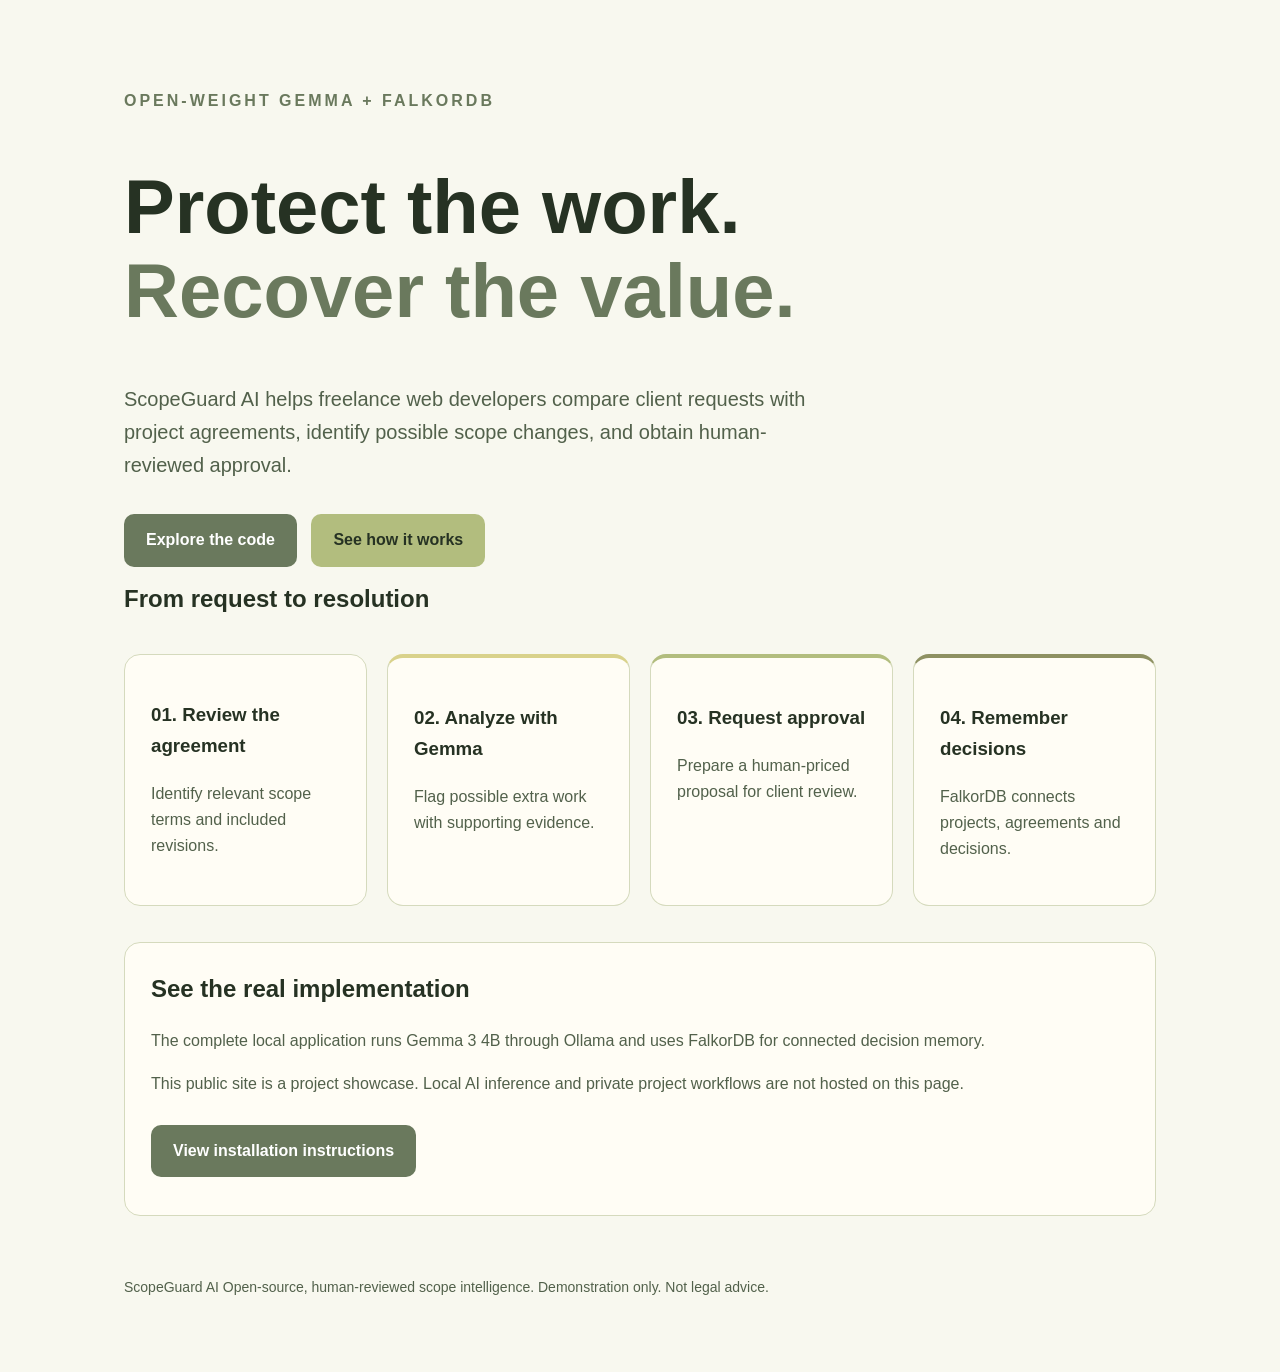
==== showcase/index.html @ 1ba70f7e "style: apply olive and sage color palette" ====
<!DOCTYPE html>
<html lang="en">
<head>
  <meta charset="UTF-8">
  <meta name="viewport" content="width=device-width, initial-scale=1.0">
  <meta name="description" content="ScopeGuard AI helps freelancers review scope changes using local Gemma and FalkorDB.">
  <title>ScopeGuard AI: Protect the Work</title>
  <style>
    * { 
      box-sizing: border-box; 
    }
    body {
      margin: 0;
      background: #0b1222;
      color: #e8efff;
      font-family: Arial, sans-serif;
      line-height: 1.65;
    }
    main { max-width: 1080px; margin: auto; padding: 72px 24px; }
    .eyebrow {
      color: #62dac6;
      text-transform: uppercase;
      letter-spacing: 3px;
      font-weight: bold;
    }
    h1 { font-size: clamp(40px, 7vw, 76px); line-height: 1.1; }
    h1 span { color: #62dac6; }
    h2 { margin-top: 0; }
    .lead { max-width: 720px; font-size: 20px; color: #b9c9e4; }
    .grid {
      display: grid;
      grid-template-columns: repeat(auto-fit, minmax(240px, 1fr));
      gap: 20px;
      margin: 36px 0;
    }
    .card {
      background: #16233a;
      border: 1px solid #30435f;
      border-radius: 16px;
      padding: 26px;
    }
    .card p { color: #b9c9e4; }
    .button {
      display: inline-block;
      padding: 13px 22px;
      margin: 12px 10px 12px 0;
      border-radius: 10px;
      background: #62dac6;
      color: #061c23;
      font-weight: bold;
      text-decoration: none;
    }
    .secondary { background: #263854; color: #e8efff; }
    footer { color: #92a9c9; margin-top: 60px; font-size: 14px; }
  </style>
<style id="olive-showcase-theme">
  body {
    background: #F8F8EF;
    color: #263223;
  }
  .eyebrow, h1 span {
    color: #6A795D;
  }
  .lead, footer, .card p {
    color: #52614B;
  }
  .card {
    background: #FFFDF5;
    border-color: #D5DABD;
  }
  .button {
    background: #6A795D;
    color: #FFFFFF;
  }
  .button:hover {
    background: #526348;
  }
  .button.secondary {
    background: #B2BD7E;
    color: #263223;
  }
  .grid .card:nth-child(2) {
    border-top: 4px solid #D9D28B;
  }
  .grid .card:nth-child(3) {
    border-top: 4px solid #B2BD7E;
  }
  .grid .card:nth-child(4) {
    border-top: 4px solid #8E9162;
  }
  a:focus-visible {
    outline: 3px solid #8E9162;
    outline-offset: 3px;
  }
</style>
</head>
<body>
  <main>
    <p class="eyebrow">Open-weight Gemma + FalkorDB</p>
    <h1>Protect the work.<br><span>Recover the value.</span></h1>

    <p class="lead">
      ScopeGuard AI helps freelance web developers compare
      client requests with project agreements, identify possible
      scope changes, and obtain human-reviewed approval.
    </p>

    <a class="button"
       href="https://github.com/agcodes0315/Scopeguard-AI">
       Explore the code
    </a>

    <a class="button secondary"
       href="#how-it-works">
       See how it works
    </a>

    <section id="how-it-works">
      <h2>From request to resolution</h2>

      <div class="grid">
        <div class="card">
          <h3>01. Review the agreement</h3>
          <p>Identify relevant scope terms and included revisions.</p>
        </div>

        <div class="card">
          <h3>02. Analyze with Gemma</h3>
          <p>Flag possible extra work with supporting evidence.</p>
        </div>

        <div class="card">
          <h3>03. Request approval</h3>
          <p>Prepare a human-priced proposal for client review.</p>
        </div>

        <div class="card">
          <h3>04. Remember decisions</h3>
          <p>FalkorDB connects projects, agreements and decisions.</p>
        </div>
      </div>
    </section>

    <section class="card">
      <h2>See the real implementation</h2>
      <p>
        The complete local application runs Gemma 3 4B through
        Ollama and uses FalkorDB for connected decision memory.
      </p>
      <p>
        This public site is a project showcase. Local AI inference
        and private project workflows are not hosted on this page.
      </p>
      <a class="button"
         href="https://github.com/agcodes0315/Scopeguard-AI">
         View installation instructions
      </a>
    </section>

    <footer>
      ScopeGuard AI Open-source, human-reviewed scope intelligence.
      Demonstration only. Not legal advice.
    </footer>
  </main>
</body>
</html>
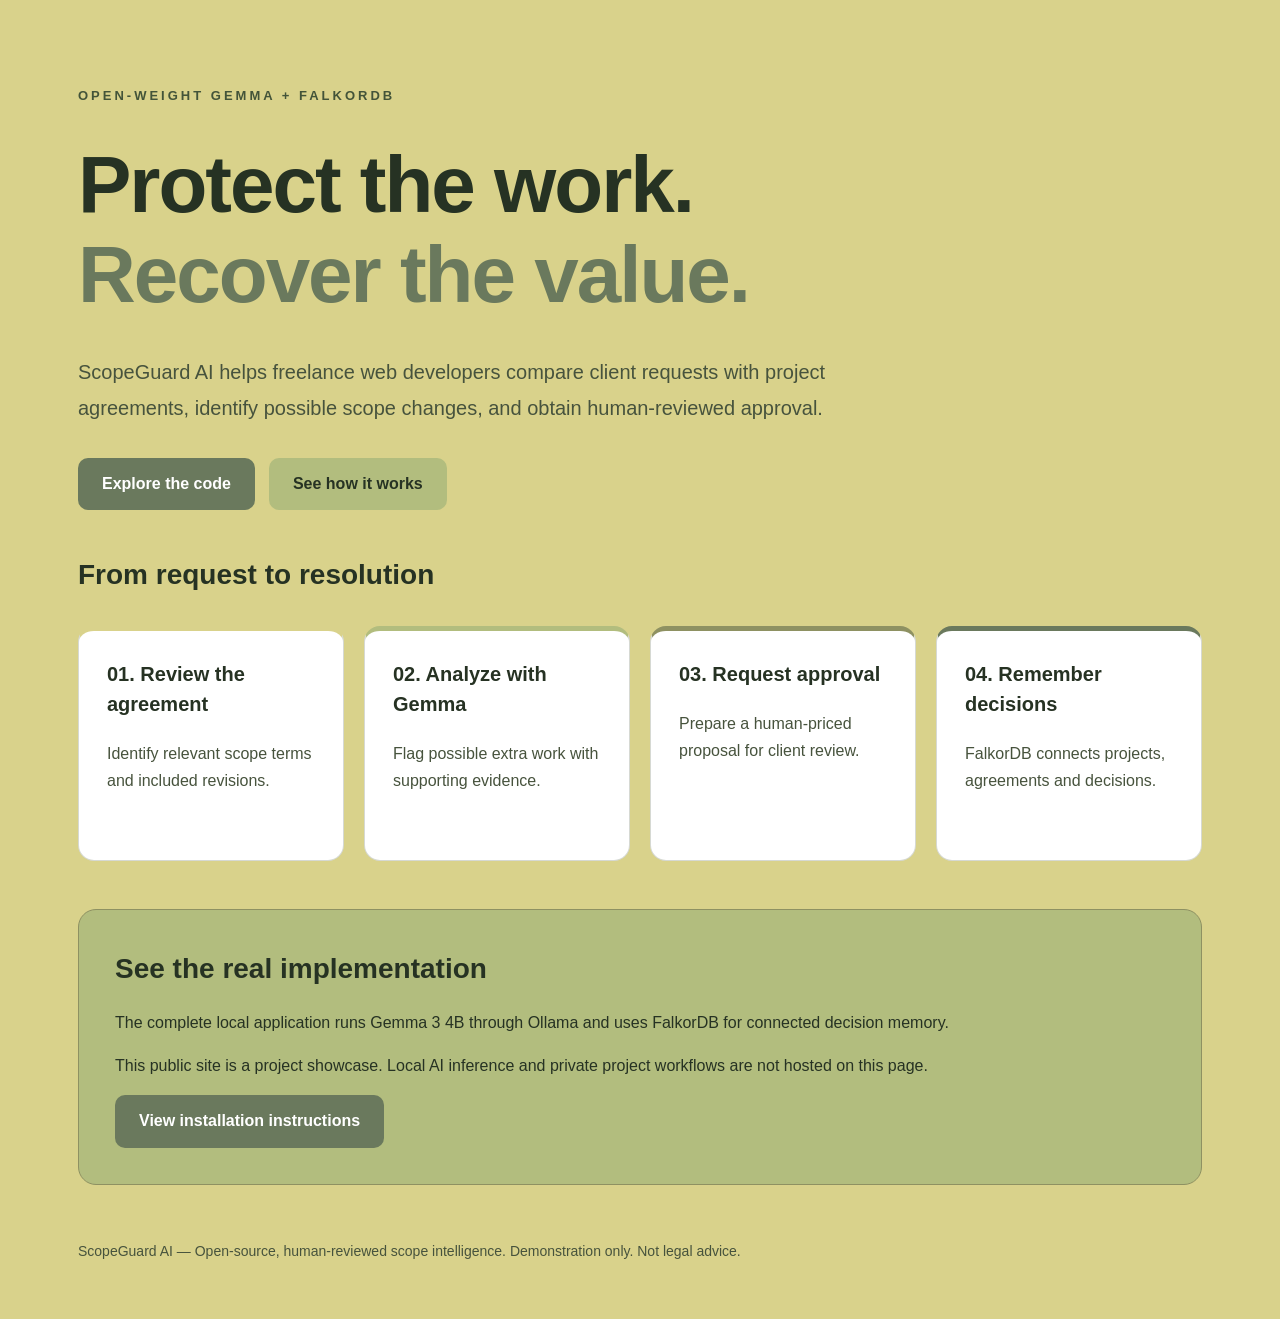
==== commit 2a01248f: "style: use D9D28B page background with white cards" ====
--- a/showcase/index.html
+++ b/showcase/index.html
@@ -1,164 +1,297 @@
+﻿
 <!DOCTYPE html>
 <html lang="en">
 <head>
   <meta charset="UTF-8">
   <meta name="viewport" content="width=device-width, initial-scale=1.0">
   <meta name="description" content="ScopeGuard AI helps freelancers review scope changes using local Gemma and FalkorDB.">
-  <title>ScopeGuard AI: Protect the Work</title>
+  <title>ScopeGuard AI — Protect the Work</title>
+
   <style>
-    * { 
-      box-sizing: border-box; 
-    }
+    :root {
+      --background: #D9D28B;
+      --sage: #B2BD7E;
+      --olive: #8E9162;
+      --forest: #6A795D;
+      --text: #263223;
+      --muted: #47533D;
+      --white: #FFFFFF;
+    }
+
+    * {
+      box-sizing: border-box;
+    }
+
+    html {
+      scroll-behavior: smooth;
+    }
+
     body {
       margin: 0;
-      background: #0b1222;
-      color: #e8efff;
+      min-height: 100vh;
+      background: var(--background);
+      color: var(--text);
       font-family: Arial, sans-serif;
       line-height: 1.65;
     }
-    main { max-width: 1080px; margin: auto; padding: 72px 24px; }
+
+    main {
+      max-width: 1180px;
+      margin: 0 auto;
+      padding: 72px 28px 56px;
+    }
+
     .eyebrow {
-      color: #62dac6;
+      color: #435439;
       text-transform: uppercase;
       letter-spacing: 3px;
-      font-weight: bold;
-    }
-    h1 { font-size: clamp(40px, 7vw, 76px); line-height: 1.1; }
-    h1 span { color: #62dac6; }
-    h2 { margin-top: 0; }
-    .lead { max-width: 720px; font-size: 20px; color: #b9c9e4; }
+      font-size: 13px;
+      font-weight: 800;
+    }
+
+    h1 {
+      font-size: clamp(42px, 7vw, 80px);
+      line-height: 1.12;
+      letter-spacing: -2px;
+      margin: 34px 0;
+    }
+
+    h1 span {
+      color: var(--forest);
+    }
+
+    h2 {
+      margin: 0 0 18px;
+      font-size: 28px;
+    }
+
+    .lead {
+      max-width: 760px;
+      font-size: 20px;
+      color: var(--muted);
+      line-height: 1.8;
+      margin-bottom: 32px;
+    }
+
+    .actions {
+      display: flex;
+      flex-wrap: wrap;
+      gap: 14px;
+      margin-bottom: 42px;
+    }
+
+    .button {
+      display: inline-block;
+      padding: 13px 24px;
+      border-radius: 10px;
+      background: var(--forest);
+      color: var(--white);
+      font-weight: 700;
+      text-decoration: none;
+      transition: background 0.2s ease, transform 0.2s ease;
+    }
+
+    .button:hover {
+      background: #526348;
+      transform: translateY(-2px);
+    }
+
+    .button.secondary {
+      background: var(--sage);
+      color: var(--text);
+    }
+
+    .button.secondary:hover {
+      background: var(--olive);
+      color: var(--white);
+    }
+
     .grid {
       display: grid;
-      grid-template-columns: repeat(auto-fit, minmax(240px, 1fr));
+      grid-template-columns: repeat(4, minmax(0, 1fr));
       gap: 20px;
-      margin: 36px 0;
-    }
+      margin: 28px 0 48px;
+    }
+
     .card {
-      background: #16233a;
-      border: 1px solid #30435f;
+      background: var(--white);
+      border: 1px solid rgba(68, 82, 54, 0.22);
       border-radius: 16px;
-      padding: 26px;
-    }
-    .card p { color: #b9c9e4; }
-    .button {
-      display: inline-block;
-      padding: 13px 22px;
-      margin: 12px 10px 12px 0;
-      border-radius: 10px;
-      background: #62dac6;
-      color: #061c23;
-      font-weight: bold;
-      text-decoration: none;
-    }
-    .secondary { background: #263854; color: #e8efff; }
-    footer { color: #92a9c9; margin-top: 60px; font-size: 14px; }
+      padding: 28px;
+      min-height: 235px;
+    }
+
+    .card h3 {
+      margin: 0 0 22px;
+      font-size: 20px;
+      line-height: 1.5;
+    }
+
+    .card p {
+      color: var(--muted);
+      margin: 0;
+    }
+
+    .grid .card:nth-child(1) {
+      border-top: 5px solid var(--background);
+    }
+
+    .grid .card:nth-child(2) {
+      border-top: 5px solid var(--sage);
+    }
+
+    .grid .card:nth-child(3) {
+      border-top: 5px solid var(--olive);
+    }
+
+    .grid .card:nth-child(4) {
+      border-top: 5px solid var(--forest);
+    }
+
+    .implementation {
+      background: var(--sage);
+      border: 1px solid var(--olive);
+      border-radius: 18px;
+      padding: 36px;
+      margin-top: 32px;
+    }
+
+    .implementation p {
+      color: var(--text);
+      max-width: 900px;
+    }
+
+    footer {
+      color: var(--muted);
+      margin-top: 55px;
+      font-size: 14px;
+    }
+
+    a:focus-visible {
+      outline: 3px solid var(--text);
+      outline-offset: 4px;
+    }
+
+    @media (max-width: 900px) {
+      .grid {
+        grid-template-columns: repeat(2, minmax(0, 1fr));
+      }
+    }
+
+    @media (max-width: 560px) {
+      main {
+        padding: 42px 20px;
+      }
+
+      h1 {
+        letter-spacing: -1px;
+      }
+
+      .grid {
+        grid-template-columns: 1fr;
+      }
+
+      .card {
+        min-height: auto;
+      }
+
+      .implementation {
+        padding: 24px;
+      }
+    }
   </style>
-<style id="olive-showcase-theme">
-  body {
-    background: #F8F8EF;
-    color: #263223;
-  }
-  .eyebrow, h1 span {
-    color: #6A795D;
-  }
-  .lead, footer, .card p {
-    color: #52614B;
-  }
-  .card {
-    background: #FFFDF5;
-    border-color: #D5DABD;
-  }
-  .button {
-    background: #6A795D;
-    color: #FFFFFF;
-  }
-  .button:hover {
-    background: #526348;
-  }
-  .button.secondary {
-    background: #B2BD7E;
-    color: #263223;
-  }
-  .grid .card:nth-child(2) {
-    border-top: 4px solid #D9D28B;
-  }
-  .grid .card:nth-child(3) {
-    border-top: 4px solid #B2BD7E;
-  }
-  .grid .card:nth-child(4) {
-    border-top: 4px solid #8E9162;
-  }
-  a:focus-visible {
-    outline: 3px solid #8E9162;
-    outline-offset: 3px;
-  }
-</style>
 </head>
+
 <body>
   <main>
     <p class="eyebrow">Open-weight Gemma + FalkorDB</p>
-    <h1>Protect the work.<br><span>Recover the value.</span></h1>
+
+    <h1>
+      Protect the work.
+      <br>
+      <span>Recover the value.</span>
+    </h1>
 
     <p class="lead">
-      ScopeGuard AI helps freelance web developers compare
-      client requests with project agreements, identify possible
-      scope changes, and obtain human-reviewed approval.
+      ScopeGuard AI helps freelance web developers compare client
+      requests with project agreements, identify possible scope
+      changes, and obtain human-reviewed approval.
     </p>
 
-    <a class="button"
-       href="https://github.com/agcodes0315/Scopeguard-AI">
-       Explore the code
-    </a>
-
-    <a class="button secondary"
-       href="#how-it-works">
-       See how it works
-    </a>
+    <div class="actions">
+      <a
+        class="button"
+        href="https://github.com/agcodes0315/Scopeguard-AI"
+        target="_blank"
+        rel="noopener noreferrer"
+      >
+        Explore the code
+      </a>
+
+      <a class="button secondary" href="#how-it-works">
+        See how it works
+      </a>
+    </div>
 
     <section id="how-it-works">
       <h2>From request to resolution</h2>
 
       <div class="grid">
-        <div class="card">
+        <article class="card">
           <h3>01. Review the agreement</h3>
-          <p>Identify relevant scope terms and included revisions.</p>
-        </div>
-
-        <div class="card">
+          <p>
+            Identify relevant scope terms and included revisions.
+          </p>
+        </article>
+
+        <article class="card">
           <h3>02. Analyze with Gemma</h3>
-          <p>Flag possible extra work with supporting evidence.</p>
-        </div>
-
-        <div class="card">
+          <p>
+            Flag possible extra work with supporting evidence.
+          </p>
+        </article>
+
+        <article class="card">
           <h3>03. Request approval</h3>
-          <p>Prepare a human-priced proposal for client review.</p>
-        </div>
-
-        <div class="card">
+          <p>
+            Prepare a human-priced proposal for client review.
+          </p>
+        </article>
+
+        <article class="card">
           <h3>04. Remember decisions</h3>
-          <p>FalkorDB connects projects, agreements and decisions.</p>
-        </div>
+          <p>
+            FalkorDB connects projects, agreements and decisions.
+          </p>
+        </article>
       </div>
     </section>
 
-    <section class="card">
+    <section class="implementation">
       <h2>See the real implementation</h2>
+
       <p>
         The complete local application runs Gemma 3 4B through
         Ollama and uses FalkorDB for connected decision memory.
       </p>
+
       <p>
         This public site is a project showcase. Local AI inference
         and private project workflows are not hosted on this page.
       </p>
-      <a class="button"
-         href="https://github.com/agcodes0315/Scopeguard-AI">
-         View installation instructions
+
+      <a
+        class="button"
+        href="https://github.com/agcodes0315/Scopeguard-AI"
+        target="_blank"
+        rel="noopener noreferrer"
+      >
+        View installation instructions
       </a>
     </section>
 
     <footer>
-      ScopeGuard AI Open-source, human-reviewed scope intelligence.
+      ScopeGuard AI — Open-source, human-reviewed scope intelligence.
       Demonstration only. Not legal advice.
     </footer>
   </main>
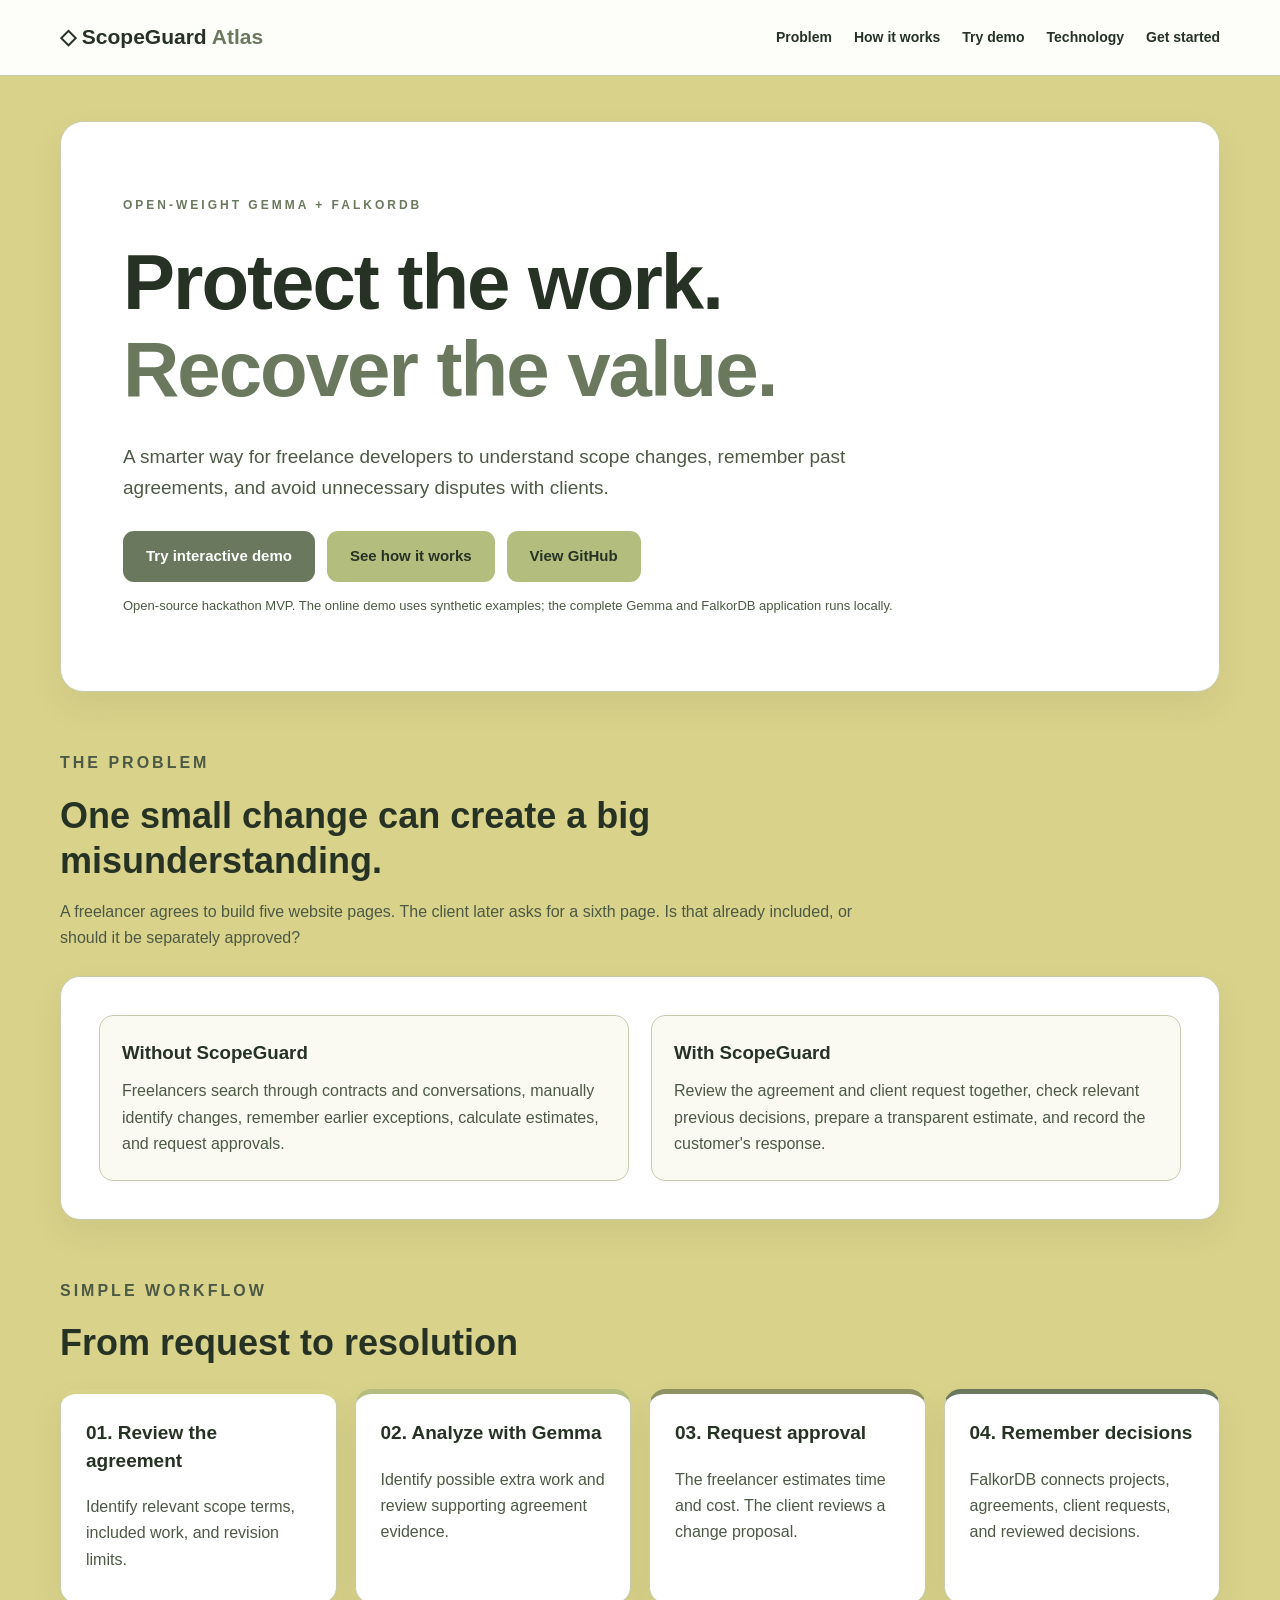
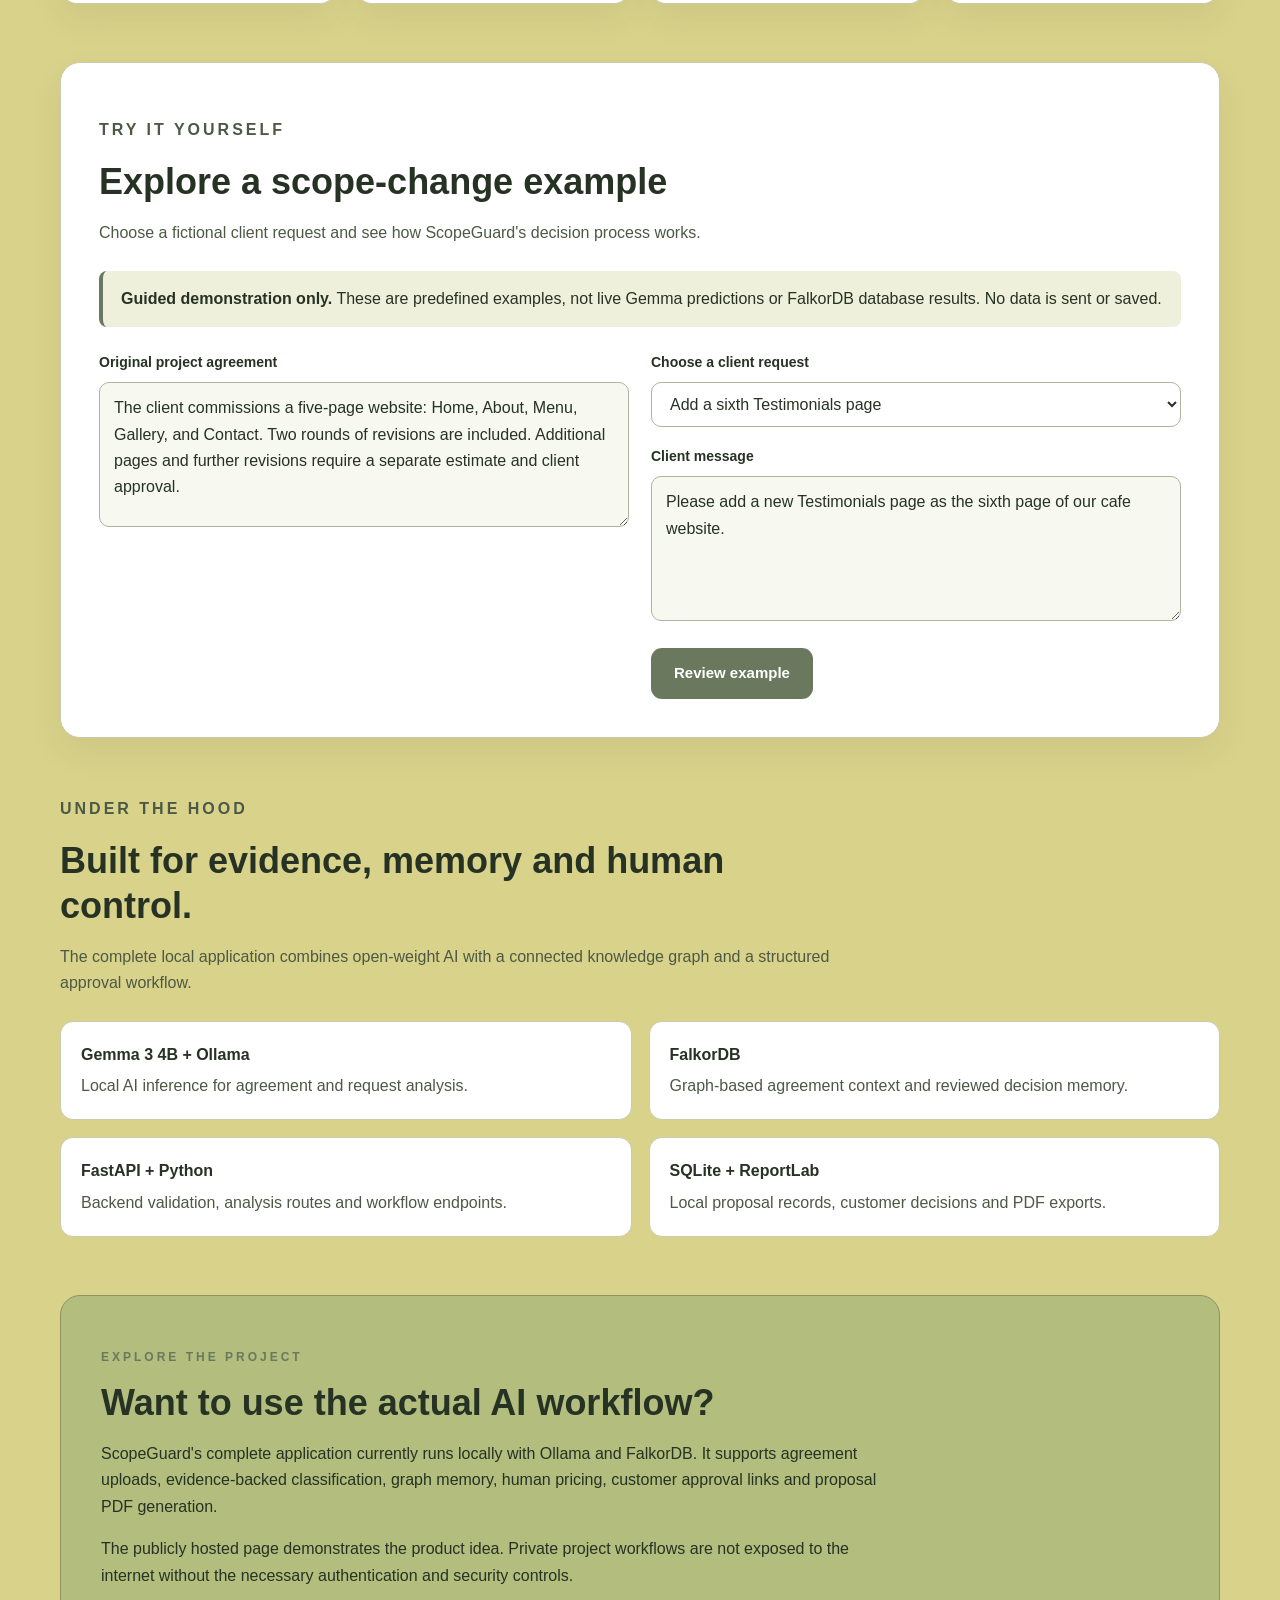
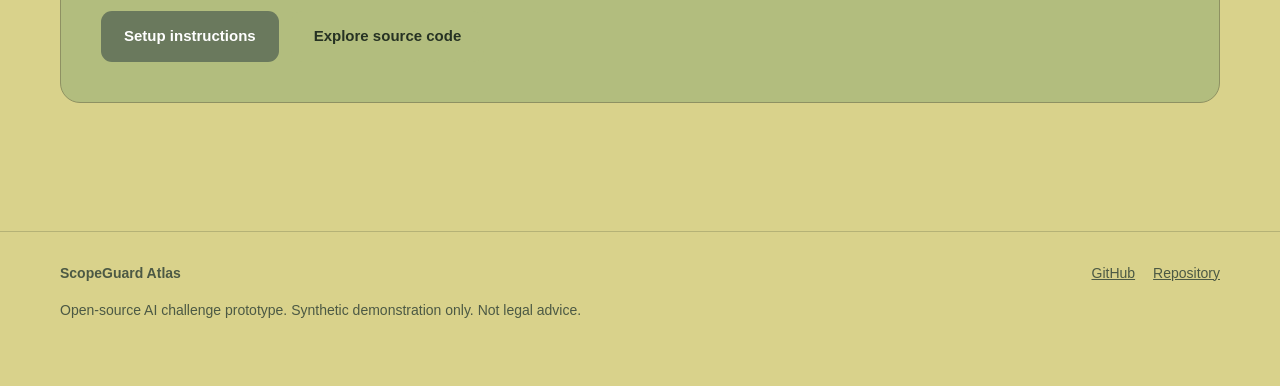
==== commit 2cb78737: "feat: add interactive guided ScopeGuard showcase" ====
--- a/showcase/index.html
+++ b/showcase/index.html
@@ -4,296 +4,852 @@
 <head>
   <meta charset="UTF-8">
   <meta name="viewport" content="width=device-width, initial-scale=1.0">
-  <meta name="description" content="ScopeGuard AI helps freelancers review scope changes using local Gemma and FalkorDB.">
-  <title>ScopeGuard AI — Protect the Work</title>
+  <meta name="description" content="ScopeGuard Atlas helps freelancers compare project agreements with client requests, review scope changes, and remember decisions with Gemma and FalkorDB.">
+  <title>ScopeGuard Atlas | Protect the Work</title>
 
   <style>
     :root {
-      --background: #D9D28B;
+      --gold: #D9D28B;
       --sage: #B2BD7E;
       --olive: #8E9162;
       --forest: #6A795D;
-      --text: #263223;
-      --muted: #47533D;
+      --ink: #263223;
+      --muted: #4C5944;
       --white: #FFFFFF;
-    }
-
-    * {
-      box-sizing: border-box;
-    }
-
-    html {
-      scroll-behavior: smooth;
-    }
+      --border: #C8CCAD;
+      --shadow: 0 14px 34px rgba(43, 52, 32, 0.07);
+    }
+
+    * { box-sizing: border-box; }
+
+    html { scroll-behavior: smooth; }
 
     body {
       margin: 0;
       min-height: 100vh;
-      background: var(--background);
-      color: var(--text);
-      font-family: Arial, sans-serif;
+      font-family: Arial, Helvetica, sans-serif;
+      background: var(--gold);
+      color: var(--ink);
       line-height: 1.65;
     }
 
-    main {
-      max-width: 1180px;
+    a { color: inherit; }
+
+    button, input, select, textarea {
+      font: inherit;
+    }
+
+    button { cursor: pointer; }
+
+    :focus-visible {
+      outline: 3px solid var(--forest);
+      outline-offset: 4px;
+    }
+
+    .container {
+      width: min(1160px, calc(100% - 40px));
       margin: 0 auto;
-      padding: 72px 28px 56px;
+    }
+
+    .navbar {
+      background: rgba(255,255,255,0.96);
+      border-bottom: 1px solid var(--border);
+    }
+
+    .nav-inner {
+      min-height: 75px;
+      display: flex;
+      align-items: center;
+      justify-content: space-between;
+      gap: 20px;
+    }
+
+    .brand {
+      font-size: 21px;
+      font-weight: 800;
+      text-decoration: none;
+      white-space: nowrap;
+    }
+
+    .brand span { color: var(--forest); }
+
+    .nav-links {
+      display: flex;
+      flex-wrap: wrap;
+      align-items: center;
+      gap: 22px;
+    }
+
+    .nav-links a {
+      text-decoration: none;
+      font-size: 14px;
+      font-weight: 700;
+    }
+
+    .nav-links a:hover { color: var(--forest); }
+
+    main { padding: 45px 0 70px; }
+
+    .hero-card {
+      background: var(--white);
+      border: 1px solid var(--border);
+      border-radius: 23px;
+      padding: clamp(25px, 5vw, 62px);
+      box-shadow: var(--shadow);
+      margin-bottom: 48px;
     }
 
     .eyebrow {
-      color: #435439;
+      color: var(--forest);
+      font-size: 12px;
+      font-weight: 800;
       text-transform: uppercase;
       letter-spacing: 3px;
-      font-size: 13px;
-      font-weight: 800;
     }
 
     h1 {
-      font-size: clamp(42px, 7vw, 80px);
+      font-size: clamp(40px, 6.7vw, 78px);
+      letter-spacing: -2px;
       line-height: 1.12;
-      letter-spacing: -2px;
-      margin: 34px 0;
-    }
-
-    h1 span {
-      color: var(--forest);
-    }
+      margin: 23px 0 27px;
+    }
+
+    h1 span { color: var(--forest); }
 
     h2 {
-      margin: 0 0 18px;
-      font-size: 28px;
-    }
+      font-size: clamp(26px, 3vw, 36px);
+      line-height: 1.25;
+      margin: 0 0 15px;
+    }
+
+    h3 { margin-top: 0; }
 
     .lead {
-      max-width: 760px;
-      font-size: 20px;
       color: var(--muted);
-      line-height: 1.8;
-      margin-bottom: 32px;
+      font-size: 19px;
+      max-width: 780px;
+      margin-bottom: 28px;
     }
 
     .actions {
       display: flex;
+      gap: 12px;
       flex-wrap: wrap;
-      gap: 14px;
-      margin-bottom: 42px;
-    }
-
-    .button {
+      margin-top: 22px;
+    }
+
+    .btn {
       display: inline-block;
-      padding: 13px 24px;
-      border-radius: 10px;
+      text-align: center;
+      border: 0;
+      border-radius: 11px;
       background: var(--forest);
-      color: var(--white);
+      color: white;
+      padding: 13px 23px;
+      font-size: 15px;
       font-weight: 700;
       text-decoration: none;
-      transition: background 0.2s ease, transform 0.2s ease;
-    }
-
-    .button:hover {
-      background: #526348;
+      transition: transform .18s, background .18s;
+    }
+
+    .btn:hover {
+      background: #536449;
       transform: translateY(-2px);
     }
 
-    .button.secondary {
+    .btn.secondary {
       background: var(--sage);
-      color: var(--text);
-    }
-
-    .button.secondary:hover {
-      background: var(--olive);
-      color: var(--white);
+      color: var(--ink);
+    }
+
+    .btn.secondary:hover { background: var(--olive); }
+
+    .btn:disabled {
+      opacity: .5;
+      cursor: not-allowed;
+    }
+
+    .section { margin: 58px 0; }
+
+    .section-heading {
+      margin-bottom: 24px;
+      max-width: 800px;
+    }
+
+    .section-heading p {
+      color: var(--muted);
+      font-size: 16px;
     }
 
     .grid {
       display: grid;
       grid-template-columns: repeat(4, minmax(0, 1fr));
-      gap: 20px;
-      margin: 28px 0 48px;
+      gap: 18px;
     }
 
     .card {
       background: var(--white);
-      border: 1px solid rgba(68, 82, 54, 0.22);
-      border-radius: 16px;
-      padding: 28px;
-      min-height: 235px;
+      border: 1px solid var(--border);
+      border-radius: 17px;
+      padding: 25px;
+      min-height: 215px;
+      box-shadow: var(--shadow);
     }
 
     .card h3 {
-      margin: 0 0 22px;
-      font-size: 20px;
-      line-height: 1.5;
+      font-size: 19px;
+      line-height: 1.45;
+      margin-bottom: 20px;
     }
 
     .card p {
+      margin: 0;
       color: var(--muted);
-      margin: 0;
-    }
-
-    .grid .card:nth-child(1) {
-      border-top: 5px solid var(--background);
-    }
-
-    .grid .card:nth-child(2) {
-      border-top: 5px solid var(--sage);
-    }
-
-    .grid .card:nth-child(3) {
-      border-top: 5px solid var(--olive);
-    }
-
-    .grid .card:nth-child(4) {
-      border-top: 5px solid var(--forest);
-    }
-
-    .implementation {
+    }
+
+    .card:nth-child(1) { border-top: 5px solid var(--gold); }
+    .card:nth-child(2) { border-top: 5px solid var(--sage); }
+    .card:nth-child(3) { border-top: 5px solid var(--olive); }
+    .card:nth-child(4) { border-top: 5px solid var(--forest); }
+
+    .feature-panel {
+      background: var(--white);
+      border: 1px solid var(--border);
+      border-radius: 20px;
+      padding: clamp(22px, 4vw, 38px);
+      box-shadow: var(--shadow);
+    }
+
+    .story-grid {
+      display: grid;
+      grid-template-columns: 1fr 1fr;
+      gap: 22px;
+    }
+
+    .story {
+      padding: 22px;
+      border: 1px solid var(--border);
+      border-radius: 14px;
+      background: #FAFAF3;
+    }
+
+    .story h3 { margin-bottom: 10px; }
+    .story p { margin: 0; color: var(--muted); }
+
+    .demo-intro {
+      padding: 15px 18px;
+      border-left: 4px solid var(--forest);
+      border-radius: 8px;
+      background: #EEF0DC;
+      color: var(--ink);
+      margin-bottom: 24px;
+    }
+
+    .demo-grid {
+      display: grid;
+      grid-template-columns: 1fr 1fr;
+      gap: 22px;
+    }
+
+    .field { margin-bottom: 18px; }
+
+    label {
+      display: block;
+      font-size: 14px;
+      font-weight: 700;
+      margin-bottom: 8px;
+    }
+
+    input, select, textarea {
+      width: 100%;
+      padding: 12px 14px;
+      border: 1px solid #ADB69C;
+      border-radius: 10px;
+      background: #FFFFFF;
+      color: var(--ink);
+    }
+
+    textarea {
+      resize: vertical;
+      min-height: 145px;
+      line-height: 1.65;
+    }
+
+    textarea[readonly] {
+      background: #F7F8EF;
+    }
+
+    .result {
+      background: #F5F7EC;
+      border: 1px solid var(--border);
+      border-radius: 14px;
+      padding: 22px;
+      margin-top: 24px;
+    }
+
+    .result[hidden] { display: none; }
+
+    .result h3 { margin-bottom: 14px; }
+
+    .pill {
+      display: inline-block;
+      background: #E9DCAB;
+      color: #544513;
+      font-size: 12px;
+      font-weight: 800;
+      padding: 6px 11px;
+      border-radius: 99px;
+      margin-bottom: 12px;
+    }
+
+    .pill.included {
+      background: #DCE9CC;
+      color: #28512C;
+    }
+
+    .evidence {
+      background: white;
+      padding: 17px;
+      border-left: 4px solid var(--olive);
+      border-radius: 8px;
+      margin-top: 14px;
+    }
+
+    .evidence p { margin: 8px 0; }
+
+    .muted { color: var(--muted); }
+
+    .price {
+      font-size: 32px;
+      font-weight: 800;
+      color: var(--forest);
+      margin: 8px 0;
+    }
+
+    .fineprint {
+      font-size: 13px;
+      color: var(--muted);
+    }
+
+    .tech-grid {
+      display: grid;
+      grid-template-columns: repeat(2, minmax(0,1fr));
+      gap: 17px;
+      margin-top: 24px;
+    }
+
+    .tech {
+      background: #FFFFFF;
+      padding: 20px;
+      border-radius: 13px;
+      border: 1px solid var(--border);
+    }
+
+    .tech strong {
+      display: block;
+      margin-bottom: 5px;
+    }
+
+    .tech p { margin: 0; color: var(--muted); }
+
+    .cta {
       background: var(--sage);
       border: 1px solid var(--olive);
-      border-radius: 18px;
-      padding: 36px;
-      margin-top: 32px;
-    }
-
-    .implementation p {
-      color: var(--text);
-      max-width: 900px;
-    }
+      border-radius: 20px;
+      padding: clamp(24px, 4vw, 40px);
+    }
+
+    .cta p { max-width: 800px; }
 
     footer {
+      padding: 30px 0 50px;
+      border-top: 1px solid rgba(38,50,35,.2);
       color: var(--muted);
-      margin-top: 55px;
       font-size: 14px;
     }
 
-    a:focus-visible {
-      outline: 3px solid var(--text);
-      outline-offset: 4px;
-    }
-
-    @media (max-width: 900px) {
-      .grid {
-        grid-template-columns: repeat(2, minmax(0, 1fr));
+    .footer-inner {
+      display: flex;
+      justify-content: space-between;
+      gap: 18px;
+      flex-wrap: wrap;
+    }
+
+    .footer-links {
+      display: flex;
+      flex-wrap: wrap;
+      gap: 18px;
+    }
+
+    @media (max-width: 940px) {
+      .grid { grid-template-columns: repeat(2, 1fr); }
+    }
+
+    @media (max-width: 680px) {
+      .nav-inner {
+        align-items: flex-start;
+        flex-direction: column;
+        padding: 18px 0;
       }
-    }
-
-    @media (max-width: 560px) {
-      main {
-        padding: 42px 20px;
-      }
-
-      h1 {
-        letter-spacing: -1px;
-      }
-
-      .grid {
+
+      .nav-links { gap: 13px; }
+
+      .grid, .demo-grid,
+      .story-grid, .tech-grid {
         grid-template-columns: 1fr;
       }
 
-      .card {
-        min-height: auto;
-      }
-
-      .implementation {
-        padding: 24px;
-      }
+      main { padding-top: 25px; }
+
+      h1 { letter-spacing: -1px; }
+
+      .card { min-height: auto; }
     }
   </style>
 </head>
 
 <body>
-  <main>
-    <p class="eyebrow">Open-weight Gemma + FalkorDB</p>
-
-    <h1>
-      Protect the work.
-      <br>
-      <span>Recover the value.</span>
-    </h1>
-
-    <p class="lead">
-      ScopeGuard AI helps freelance web developers compare client
-      requests with project agreements, identify possible scope
-      changes, and obtain human-reviewed approval.
-    </p>
-
-    <div class="actions">
-      <a
-        class="button"
-        href="https://github.com/agcodes0315/Scopeguard-AI"
-        target="_blank"
-        rel="noopener noreferrer"
-      >
-        Explore the code
-      </a>
-
-      <a class="button secondary" href="#how-it-works">
-        See how it works
-      </a>
-    </div>
-
-    <section id="how-it-works">
-      <h2>From request to resolution</h2>
+
+  <header class="navbar">
+    <nav class="container nav-inner" aria-label="Main navigation">
+      <a href="#home" class="brand">◇ ScopeGuard <span>Atlas</span></a>
+
+      <div class="nav-links">
+        <a href="#problem">Problem</a>
+        <a href="#how-it-works">How it works</a>
+        <a href="#demo">Try demo</a>
+        <a href="#technology">Technology</a>
+        <a href="#get-started">Get started</a>
+      </div>
+    </nav>
+  </header>
+
+  <main class="container">
+
+    <!-- HERO -->
+    <section class="hero-card" id="home">
+      <p class="eyebrow">Open-weight Gemma + FalkorDB</p>
+
+      <h1>
+        Protect the work.<br>
+        <span>Recover the value.</span>
+      </h1>
+
+      <p class="lead">
+        A smarter way for freelance developers to understand scope
+        changes, remember past agreements, and avoid unnecessary
+        disputes with clients.
+      </p>
+
+      <div class="actions">
+        <a href="#demo" class="btn">Try interactive demo</a>
+        <a href="#how-it-works" class="btn secondary">See how it works</a>
+        <a href="https://github.com/agcodes0315/Scopeguard-AI"
+           target="_blank" rel="noopener noreferrer"
+           class="btn secondary">View GitHub</a>
+      </div>
+
+      <p class="fineprint">
+        Open-source hackathon MVP. The online demo uses synthetic
+        examples; the complete Gemma and FalkorDB application runs locally.
+      </p>
+    </section>
+
+    <!-- PROBLEM -->
+    <section class="section" id="problem">
+      <div class="section-heading">
+        <p class="eyebrow">The problem</p>
+        <h2>One small change can create a big misunderstanding.</h2>
+        <p>
+          A freelancer agrees to build five website pages.
+          The client later asks for a sixth page.
+          Is that already included, or should it be separately approved?
+        </p>
+      </div>
+
+      <div class="feature-panel">
+        <div class="story-grid">
+          <div class="story">
+            <h3>Without ScopeGuard</h3>
+            <p>
+              Freelancers search through contracts and conversations,
+              manually identify changes, remember earlier exceptions,
+              calculate estimates, and request approvals.
+            </p>
+          </div>
+
+          <div class="story">
+            <h3>With ScopeGuard</h3>
+            <p>
+              Review the agreement and client request together,
+              check relevant previous decisions, prepare a transparent
+              estimate, and record the customer's response.
+            </p>
+          </div>
+        </div>
+      </div>
+    </section>
+
+    <!-- WORKFLOW -->
+    <section class="section" id="how-it-works">
+      <div class="section-heading">
+        <p class="eyebrow">Simple workflow</p>
+        <h2>From request to resolution</h2>
+      </div>
 
       <div class="grid">
         <article class="card">
           <h3>01. Review the agreement</h3>
           <p>
-            Identify relevant scope terms and included revisions.
+            Identify relevant scope terms, included work,
+            and revision limits.
           </p>
         </article>
 
         <article class="card">
           <h3>02. Analyze with Gemma</h3>
           <p>
-            Flag possible extra work with supporting evidence.
+            Identify possible extra work and review
+            supporting agreement evidence.
           </p>
         </article>
 
         <article class="card">
           <h3>03. Request approval</h3>
           <p>
-            Prepare a human-priced proposal for client review.
+            The freelancer estimates time and cost.
+            The client reviews a change proposal.
           </p>
         </article>
 
         <article class="card">
           <h3>04. Remember decisions</h3>
           <p>
-            FalkorDB connects projects, agreements and decisions.
+            FalkorDB connects projects, agreements,
+            client requests, and reviewed decisions.
           </p>
         </article>
       </div>
     </section>
 
-    <section class="implementation">
-      <h2>See the real implementation</h2>
-
-      <p>
-        The complete local application runs Gemma 3 4B through
-        Ollama and uses FalkorDB for connected decision memory.
-      </p>
-
-      <p>
-        This public site is a project showcase. Local AI inference
-        and private project workflows are not hosted on this page.
-      </p>
-
-      <a
-        class="button"
-        href="https://github.com/agcodes0315/Scopeguard-AI"
-        target="_blank"
-        rel="noopener noreferrer"
-      >
-        View installation instructions
-      </a>
+    <!-- INTERACTIVE STATIC DEMO -->
+    <section class="section" id="demo">
+      <div class="feature-panel">
+        <div class="section-heading">
+          <p class="eyebrow">Try it yourself</p>
+          <h2>Explore a scope-change example</h2>
+          <p>
+            Choose a fictional client request and see how ScopeGuard's
+            decision process works.
+          </p>
+        </div>
+
+        <div class="demo-intro">
+          <strong>Guided demonstration only.</strong>
+          These are predefined examples, not live Gemma predictions
+          or FalkorDB database results. No data is sent or saved.
+        </div>
+
+        <div class="demo-grid">
+
+          <div>
+            <div class="field">
+              <label for="demo-agreement">Original project agreement</label>
+              <textarea id="demo-agreement" readonly>The client commissions a five-page website: Home, About, Menu, Gallery, and Contact. Two rounds of revisions are included. Additional pages and further revisions require a separate estimate and client approval.</textarea>
+            </div>
+          </div>
+
+          <div>
+            <div class="field">
+              <label for="demo-request">Choose a client request</label>
+              <select id="demo-request">
+                <option value="testimonials">
+                  Add a sixth Testimonials page
+                </option>
+                <option value="revision">
+                  Request a third revision round
+                </option>
+                <option value="included">
+                  Update text on the Contact page
+                </option>
+                <option value="checkout">
+                  Add an online store with payment checkout
+                </option>
+              </select>
+            </div>
+
+            <div class="field">
+              <label for="demo-message">Client message</label>
+              <textarea id="demo-message" readonly></textarea>
+            </div>
+
+            <button class="btn" id="check-demo" type="button">
+              Review example
+            </button>
+          </div>
+        </div>
+
+        <div id="demo-result" class="result" hidden aria-live="polite">
+          <span id="demo-badge" class="pill"></span>
+
+          <h3 id="demo-heading"></h3>
+
+          <p id="demo-reason"></p>
+
+          <div class="evidence">
+            <strong>Relevant agreement evidence</strong>
+            <p id="demo-evidence"></p>
+          </div>
+
+          <div class="evidence">
+            <strong>Decision memory example</strong>
+            <p id="demo-memory"></p>
+          </div>
+
+          <div id="demo-pricing" hidden>
+            <h3 style="margin-top:25px">Illustrative change estimate</h3>
+
+            <div class="demo-grid">
+              <div class="field">
+                <label for="demo-hours">Estimated extra hours</label>
+                <input id="demo-hours" type="number"
+                       value="4" min="0" max="1000" step="0.5">
+              </div>
+
+              <div class="field">
+                <label for="demo-rate">Hourly rate (INR)</label>
+                <input id="demo-rate" type="number"
+                       value="1000" min="1" max="1000000" step="1">
+              </div>
+            </div>
+
+            <p class="fineprint">Illustrative cost only. No proposal is created.</p>
+            <div class="price" id="demo-total">₹4,000</div>
+            <p class="muted">
+              In the complete local application, the freelancer can
+              create a proposal and the client can review a
+              tokenized approval link.
+            </p>
+          </div>
+
+          <div class="actions">
+            <a href="#get-started" class="btn secondary">
+              Explore the full application
+            </a>
+          </div>
+        </div>
+      </div>
     </section>
 
-    <footer>
-      ScopeGuard AI — Open-source, human-reviewed scope intelligence.
-      Demonstration only. Not legal advice.
-    </footer>
+    <!-- TECHNOLOGY -->
+    <section class="section" id="technology">
+      <div class="section-heading">
+        <p class="eyebrow">Under the hood</p>
+        <h2>Built for evidence, memory and human control.</h2>
+        <p>
+          The complete local application combines open-weight
+          AI with a connected knowledge graph and a structured
+          approval workflow.
+        </p>
+      </div>
+
+      <div class="tech-grid">
+        <div class="tech">
+          <strong>Gemma 3 4B + Ollama</strong>
+          <p>Local AI inference for agreement and request analysis.</p>
+        </div>
+
+        <div class="tech">
+          <strong>FalkorDB</strong>
+          <p>Graph-based agreement context and reviewed decision memory.</p>
+        </div>
+
+        <div class="tech">
+          <strong>FastAPI + Python</strong>
+          <p>Backend validation, analysis routes and workflow endpoints.</p>
+        </div>
+
+        <div class="tech">
+          <strong>SQLite + ReportLab</strong>
+          <p>Local proposal records, customer decisions and PDF exports.</p>
+        </div>
+      </div>
+    </section>
+
+    <!-- GET STARTED -->
+    <section class="section" id="get-started">
+      <div class="cta">
+        <p class="eyebrow">Explore the project</p>
+
+        <h2>Want to use the actual AI workflow?</h2>
+
+        <p>
+          ScopeGuard's complete application currently runs locally
+          with Ollama and FalkorDB. It supports agreement uploads,
+          evidence-backed classification, graph memory, human pricing,
+          customer approval links and proposal PDF generation.
+        </p>
+
+        <p>
+          The publicly hosted page demonstrates the product idea.
+          Private project workflows are not exposed to the internet
+          without the necessary authentication and security controls.
+        </p>
+
+        <div class="actions">
+          <a class="btn"
+             href="https://github.com/agcodes0315/Scopeguard-AI#readme"
+             target="_blank" rel="noopener noreferrer">
+            Setup instructions
+          </a>
+
+          <a class="btn secondary"
+             href="https://github.com/agcodes0315/Scopeguard-AI"
+             target="_blank" rel="noopener noreferrer">
+            Explore source code
+          </a>
+        </div>
+      </div>
+    </section>
   </main>
+
+  <footer>
+    <div class="container footer-inner">
+      <div>
+        <strong>ScopeGuard Atlas</strong>
+        <p>
+          Open-source AI challenge prototype.
+          Synthetic demonstration only. Not legal advice.
+        </p>
+      </div>
+
+      <div class="footer-links">
+        <a href="https://github.com/agcodes0315"
+           target="_blank" rel="noopener noreferrer">GitHub</a>
+
+        <a href="https://github.com/agcodes0315/Scopeguard-AI"
+           target="_blank" rel="noopener noreferrer">Repository</a>
+      </div>
+    </div>
+  </footer>
+
+  <script>
+    "use strict";
+
+    const examples = {
+      testimonials: {
+        message: "Please add a new Testimonials page as the sixth page of our cafe website.",
+        label: "POTENTIAL EXTRA",
+        heading: "A sixth page may require separate approval.",
+        reason: "The requested Testimonials page is not among the five agreed website pages.",
+        evidence: "Additional pages and further revisions require a separate estimate and client approval.",
+        memory: "In the real FalkorDB workflow, the system checks whether a matching human-reviewed exception exists under the active agreement. A previous waiver would still need its conditions verified.",
+        billable: true
+      },
+
+      revision: {
+        message: "We already used two revision rounds. Could we have a third round to redesign the Home page?",
+        label: "POTENTIAL EXTRA",
+        heading: "An additional revision round may be extra work.",
+        reason: "The agreement includes two rounds; the client is asking for a third.",
+        evidence: "Two rounds of revisions are included. Additional pages and further revisions require a separate estimate and client approval.",
+        memory: "A previous revision exception would only be relevant if its request and agreement-version conditions matched.",
+        billable: true
+      },
+
+      included: {
+        message: "Could you correct the contact email displayed on the existing Contact page?",
+        label: "NEEDS REVIEW",
+        heading: "Check whether this correction is already covered.",
+        reason: "The Contact page is included, but this agreement does not explicitly define whether post-delivery corrections are included. Human review is needed.",
+        evidence: "The client commissions a five-page website: Home, About, Menu, Gallery, and Contact.",
+        memory: "A saved prior decision might clarify this exact correction, but no graph lookup occurs in this browser demo.",
+        billable: false
+      },
+
+      checkout: {
+        message: "Please add an online store with shopping cart and payment checkout.",
+        label: "POTENTIAL EXTRA",
+        heading: "An online store is beyond the named website pages.",
+        reason: "The original agreement lists a five-page website and does not include e-commerce or payment checkout.",
+        evidence: "The client commissions a five-page website: Home, About, Menu, Gallery, and Contact.",
+        memory: "A Testimonials-page waiver must not be reused for this unrelated checkout request. The live graph implementation checks applicable history separately.",
+        billable: true
+      }
+    };
+
+    const requestSelect = document.getElementById("demo-request");
+    const messageBox = document.getElementById("demo-message");
+    const resultBox = document.getElementById("demo-result");
+    const badge = document.getElementById("demo-badge");
+    const heading = document.getElementById("demo-heading");
+    const reason = document.getElementById("demo-reason");
+    const evidence = document.getElementById("demo-evidence");
+    const memory = document.getElementById("demo-memory");
+    const pricing = document.getElementById("demo-pricing");
+    const hoursInput = document.getElementById("demo-hours");
+    const rateInput = document.getElementById("demo-rate");
+    const totalOutput = document.getElementById("demo-total");
+
+    const money = new Intl.NumberFormat("en-IN", {
+      style: "currency",
+      currency: "INR",
+      maximumFractionDigits: 2
+    });
+
+    function showMessage() {
+      messageBox.value = examples[requestSelect.value].message;
+      resultBox.hidden = true;
+    }
+
+    function calculate() {
+      const hours = Number(hoursInput.value);
+      const rate = Number(rateInput.value);
+
+      if (
+        !Number.isFinite(hours) ||
+        !Number.isFinite(rate) ||
+        hours < 0 ||
+        rate < 0
+      ) {
+        totalOutput.textContent = "Enter valid numbers";
+        return;
+      }
+
+      totalOutput.textContent = money.format(hours * rate);
+    }
+
+    function reviewExample() {
+      const item = examples[requestSelect.value];
+
+      badge.textContent = item.label;
+      badge.className = "pill" +
+        (item.label === "NEEDS REVIEW" ? " included" : "");
+
+      heading.textContent = item.heading;
+      reason.textContent = item.reason;
+      evidence.textContent = item.evidence;
+      memory.textContent = item.memory;
+
+      pricing.hidden = !item.billable;
+      resultBox.hidden = false;
+
+      calculate();
+      resultBox.scrollIntoView({
+        behavior: "smooth",
+        block: "nearest"
+      });
+    }
+
+    requestSelect.addEventListener("change", showMessage);
+
+    document.getElementById("check-demo")
+      .addEventListener("click", reviewExample);
+
+    hoursInput.addEventListener("input", calculate);
+    rateInput.addEventListener("input", calculate);
+
+    showMessage();
+  </script>
 </body>
 </html>
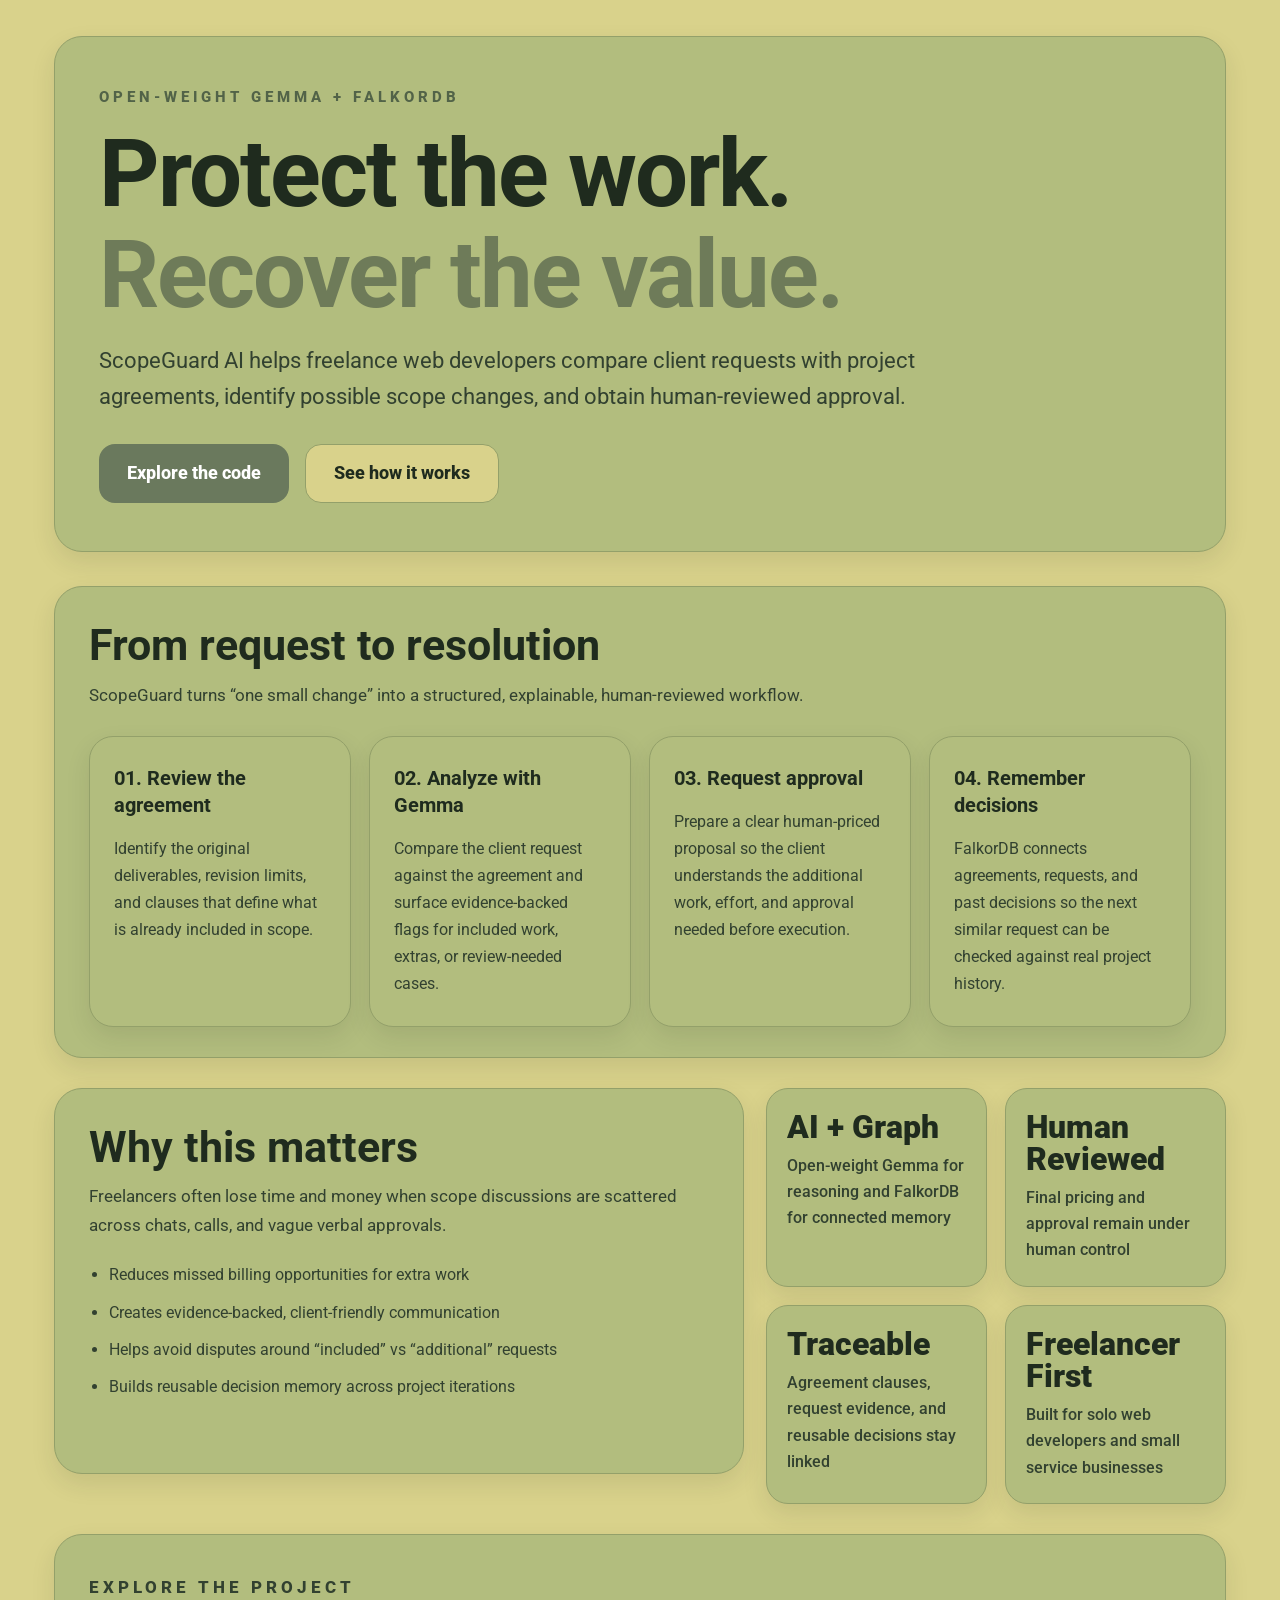
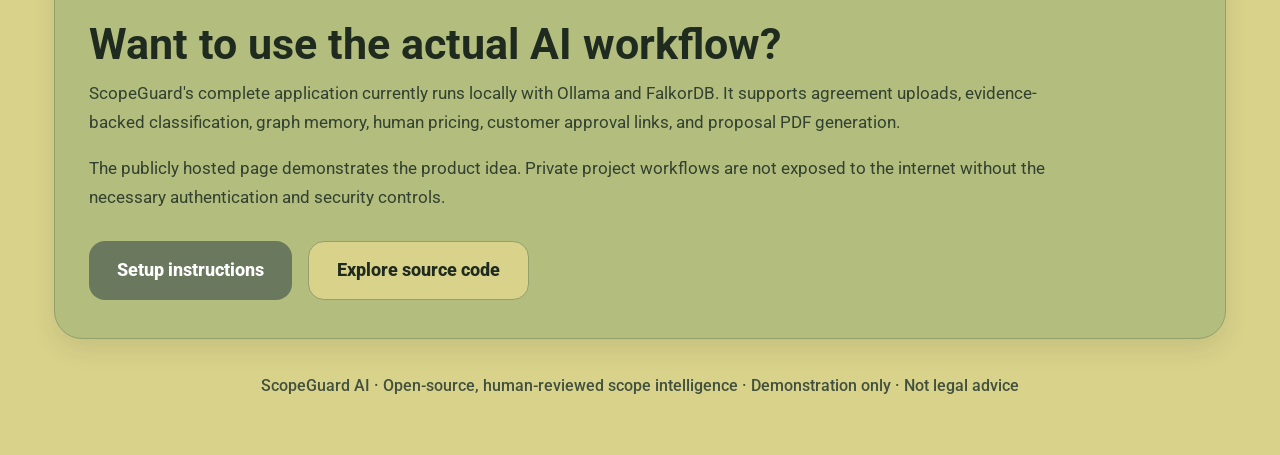
==== commit 9b8e2208: "style: improve showcase readability and apply olive theme" ====
--- a/showcase/index.html
+++ b/showcase/index.html
@@ -1,855 +1,467 @@
-﻿
-<!DOCTYPE html>
+﻿<!DOCTYPE html>
 <html lang="en">
 <head>
-  <meta charset="UTF-8">
-  <meta name="viewport" content="width=device-width, initial-scale=1.0">
-  <meta name="description" content="ScopeGuard Atlas helps freelancers compare project agreements with client requests, review scope changes, and remember decisions with Gemma and FalkorDB.">
-  <title>ScopeGuard Atlas | Protect the Work</title>
+  <meta charset="UTF-8" />
+  <meta name="viewport" content="width=device-width, initial-scale=1.0" />
+  <meta
+    name="description"
+    content="ScopeGuard AI helps freelance web developers review scope changes using open-weight Gemma and FalkorDB."
+  />
+  <title>ScopeGuard AI — Protect the Work</title>
+
+  <link rel="preconnect" href="https://fonts.googleapis.com" />
+  <link rel="preconnect" href="https://fonts.gstatic.com" crossorigin />
+  <link
+    href="https://fonts.googleapis.com/css2?family=Roboto:wght@400;500;700;800;900&display=swap"
+    rel="stylesheet"
+  />
 
   <style>
     :root {
-      --gold: #D9D28B;
-      --sage: #B2BD7E;
-      --olive: #8E9162;
-      --forest: #6A795D;
-      --ink: #263223;
-      --muted: #4C5944;
+      --bg-main: #D9D28B;
+      --bg-block: #B2BD7E;
+      --bg-deep: #8E9162;
+      --bg-dark: #6A795D;
+      --text-main: #1F2B1E;
+      --text-soft: #324130;
+      --border: #93A06A;
+      --button-text: #FFFFFF;
       --white: #FFFFFF;
-      --border: #C8CCAD;
-      --shadow: 0 14px 34px rgba(43, 52, 32, 0.07);
-    }
-
-    * { box-sizing: border-box; }
-
-    html { scroll-behavior: smooth; }
+      --shadow: 0 10px 24px rgba(31, 43, 30, 0.10);
+      --radius-lg: 28px;
+      --radius-md: 20px;
+      --radius-sm: 14px;
+    }
+
+    * {
+      box-sizing: border-box;
+    }
+
+    html {
+      scroll-behavior: smooth;
+    }
 
     body {
       margin: 0;
-      min-height: 100vh;
-      font-family: Arial, Helvetica, sans-serif;
-      background: var(--gold);
-      color: var(--ink);
+      background: var(--bg-main);
+      color: var(--text-main);
+      font-family: "Roboto", Arial, sans-serif;
       line-height: 1.65;
     }
 
-    a { color: inherit; }
-
-    button, input, select, textarea {
-      font: inherit;
-    }
-
-    button { cursor: pointer; }
-
-    :focus-visible {
-      outline: 3px solid var(--forest);
-      outline-offset: 4px;
-    }
-
-    .container {
-      width: min(1160px, calc(100% - 40px));
+    a {
+      color: inherit;
+      text-decoration: none;
+    }
+
+    img {
+      max-width: 100%;
+      display: block;
+    }
+
+    main {
+      max-width: 1220px;
       margin: 0 auto;
-    }
-
-    .navbar {
-      background: rgba(255,255,255,0.96);
-      border-bottom: 1px solid var(--border);
-    }
-
-    .nav-inner {
-      min-height: 75px;
-      display: flex;
-      align-items: center;
-      justify-content: space-between;
-      gap: 20px;
-    }
-
-    .brand {
-      font-size: 21px;
+      padding: 36px 24px 56px;
+    }
+
+    .hero-card,
+    .section-card,
+    .info-card,
+    .cta-card,
+    .metric-card {
+      background: var(--bg-block);
+      border: 1px solid var(--border);
+      border-radius: var(--radius-lg);
+      box-shadow: var(--shadow);
+    }
+
+    .hero-card {
+      padding: 48px 44px;
+      margin-bottom: 34px;
+    }
+
+    .eyebrow {
+      margin: 0 0 18px;
+      color: #526348;
+      text-transform: uppercase;
+      letter-spacing: 4px;
+      font-size: 0.95rem;
       font-weight: 800;
-      text-decoration: none;
-      white-space: nowrap;
-    }
-
-    .brand span { color: var(--forest); }
-
-    .nav-links {
+    }
+
+    h1 {
+      margin: 0 0 22px;
+      font-size: clamp(3rem, 8vw, 5.9rem);
+      line-height: 0.98;
+      letter-spacing: -2px;
+      color: var(--text-main);
+      max-width: 880px;
+    }
+
+    h1 .accent {
+      display: block;
+      color: #6E7B59;
+      margin-top: 8px;
+    }
+
+    .lead {
+      margin: 0;
+      max-width: 900px;
+      font-size: clamp(1.15rem, 2.2vw, 1.35rem);
+      color: var(--text-soft);
+    }
+
+    .button-row {
       display: flex;
       flex-wrap: wrap;
+      gap: 16px;
+      margin-top: 30px;
+    }
+
+    .button {
+      display: inline-flex;
       align-items: center;
-      gap: 22px;
-    }
-
-    .nav-links a {
-      text-decoration: none;
-      font-size: 14px;
-      font-weight: 700;
-    }
-
-    .nav-links a:hover { color: var(--forest); }
-
-    main { padding: 45px 0 70px; }
-
-    .hero-card {
-      background: var(--white);
+      justify-content: center;
+      min-height: 58px;
+      padding: 14px 28px;
+      border-radius: 16px;
+      font-size: 1.1rem;
+      font-weight: 800;
+      transition: transform 0.15s ease, opacity 0.15s ease, background 0.15s ease;
+      cursor: pointer;
+      border: none;
+    }
+
+    .button:hover {
+      transform: translateY(-1px);
+      opacity: 0.96;
+    }
+
+    .button.primary {
+      background: var(--bg-dark);
+      color: var(--button-text);
+    }
+
+    .button.secondary {
+      background: var(--bg-main);
+      color: var(--text-main);
       border: 1px solid var(--border);
-      border-radius: 23px;
-      padding: clamp(25px, 5vw, 62px);
-      box-shadow: var(--shadow);
-      margin-bottom: 48px;
-    }
-
-    .eyebrow {
-      color: var(--forest);
-      font-size: 12px;
-      font-weight: 800;
-      text-transform: uppercase;
-      letter-spacing: 3px;
-    }
-
-    h1 {
-      font-size: clamp(40px, 6.7vw, 78px);
-      letter-spacing: -2px;
-      line-height: 1.12;
-      margin: 23px 0 27px;
-    }
-
-    h1 span { color: var(--forest); }
-
-    h2 {
-      font-size: clamp(26px, 3vw, 36px);
-      line-height: 1.25;
-      margin: 0 0 15px;
-    }
-
-    h3 { margin-top: 0; }
-
-    .lead {
-      color: var(--muted);
-      font-size: 19px;
-      max-width: 780px;
-      margin-bottom: 28px;
-    }
-
-    .actions {
-      display: flex;
-      gap: 12px;
-      flex-wrap: wrap;
-      margin-top: 22px;
-    }
-
-    .btn {
-      display: inline-block;
-      text-align: center;
-      border: 0;
-      border-radius: 11px;
-      background: var(--forest);
-      color: white;
-      padding: 13px 23px;
-      font-size: 15px;
-      font-weight: 700;
-      text-decoration: none;
-      transition: transform .18s, background .18s;
-    }
-
-    .btn:hover {
-      background: #536449;
-      transform: translateY(-2px);
-    }
-
-    .btn.secondary {
-      background: var(--sage);
-      color: var(--ink);
-    }
-
-    .btn.secondary:hover { background: var(--olive); }
-
-    .btn:disabled {
-      opacity: .5;
-      cursor: not-allowed;
-    }
-
-    .section { margin: 58px 0; }
+    }
 
     .section-heading {
-      margin-bottom: 24px;
-      max-width: 800px;
-    }
-
-    .section-heading p {
-      color: var(--muted);
-      font-size: 16px;
-    }
-
-    .grid {
+      font-size: clamp(2rem, 4vw, 2.7rem);
+      margin: 0 0 10px;
+      color: var(--text-main);
+      line-height: 1.15;
+    }
+
+    .section-subtext {
+      margin: 0;
+      color: var(--text-soft);
+      font-size: 1.08rem;
+    }
+
+    .section-card {
+      padding: 34px 34px 30px;
+      margin-bottom: 30px;
+    }
+
+    .grid-4 {
       display: grid;
       grid-template-columns: repeat(4, minmax(0, 1fr));
       gap: 18px;
-    }
-
-    .card {
-      background: var(--white);
-      border: 1px solid var(--border);
-      border-radius: 17px;
-      padding: 25px;
-      min-height: 215px;
-      box-shadow: var(--shadow);
-    }
-
-    .card h3 {
-      font-size: 19px;
-      line-height: 1.45;
-      margin-bottom: 20px;
-    }
-
-    .card p {
+      margin-top: 26px;
+    }
+
+    .info-card {
+      padding: 28px 24px;
+      border-radius: 24px;
+      min-height: 240px;
+    }
+
+    .info-card h3 {
+      margin: 0 0 16px;
+      font-size: 1.25rem;
+      line-height: 1.35;
+      color: var(--text-main);
+    }
+
+    .info-card p {
       margin: 0;
-      color: var(--muted);
-    }
-
-    .card:nth-child(1) { border-top: 5px solid var(--gold); }
-    .card:nth-child(2) { border-top: 5px solid var(--sage); }
-    .card:nth-child(3) { border-top: 5px solid var(--olive); }
-    .card:nth-child(4) { border-top: 5px solid var(--forest); }
-
-    .feature-panel {
-      background: var(--white);
-      border: 1px solid var(--border);
-      border-radius: 20px;
-      padding: clamp(22px, 4vw, 38px);
-      box-shadow: var(--shadow);
-    }
-
-    .story-grid {
+      color: var(--text-soft);
+      font-size: 1.03rem;
+    }
+
+    .two-col {
       display: grid;
-      grid-template-columns: 1fr 1fr;
+      grid-template-columns: 1.2fr 0.8fr;
       gap: 22px;
-    }
-
-    .story {
-      padding: 22px;
-      border: 1px solid var(--border);
-      border-radius: 14px;
-      background: #FAFAF3;
-    }
-
-    .story h3 { margin-bottom: 10px; }
-    .story p { margin: 0; color: var(--muted); }
-
-    .demo-intro {
-      padding: 15px 18px;
-      border-left: 4px solid var(--forest);
-      border-radius: 8px;
-      background: #EEF0DC;
-      color: var(--ink);
-      margin-bottom: 24px;
-    }
-
-    .demo-grid {
+      margin-bottom: 30px;
+    }
+
+    .metric-grid {
       display: grid;
-      grid-template-columns: 1fr 1fr;
-      gap: 22px;
-    }
-
-    .field { margin-bottom: 18px; }
-
-    label {
+      grid-template-columns: repeat(2, minmax(0, 1fr));
+      gap: 18px;
+    }
+
+    .metric-card {
+      padding: 22px 20px;
+      border-radius: 22px;
+      text-align: left;
+    }
+
+    .metric-value {
       display: block;
-      font-size: 14px;
-      font-weight: 700;
-      margin-bottom: 8px;
-    }
-
-    input, select, textarea {
-      width: 100%;
-      padding: 12px 14px;
-      border: 1px solid #ADB69C;
-      border-radius: 10px;
-      background: #FFFFFF;
-      color: var(--ink);
-    }
-
-    textarea {
-      resize: vertical;
-      min-height: 145px;
-      line-height: 1.65;
-    }
-
-    textarea[readonly] {
-      background: #F7F8EF;
-    }
-
-    .result {
-      background: #F5F7EC;
-      border: 1px solid var(--border);
-      border-radius: 14px;
-      padding: 22px;
-      margin-top: 24px;
-    }
-
-    .result[hidden] { display: none; }
-
-    .result h3 { margin-bottom: 14px; }
-
-    .pill {
-      display: inline-block;
-      background: #E9DCAB;
-      color: #544513;
-      font-size: 12px;
-      font-weight: 800;
-      padding: 6px 11px;
-      border-radius: 99px;
-      margin-bottom: 12px;
-    }
-
-    .pill.included {
-      background: #DCE9CC;
-      color: #28512C;
-    }
-
-    .evidence {
-      background: white;
-      padding: 17px;
-      border-left: 4px solid var(--olive);
-      border-radius: 8px;
-      margin-top: 14px;
-    }
-
-    .evidence p { margin: 8px 0; }
-
-    .muted { color: var(--muted); }
-
-    .price {
-      font-size: 32px;
-      font-weight: 800;
-      color: var(--forest);
-      margin: 8px 0;
-    }
-
-    .fineprint {
-      font-size: 13px;
-      color: var(--muted);
-    }
-
-    .tech-grid {
-      display: grid;
-      grid-template-columns: repeat(2, minmax(0,1fr));
-      gap: 17px;
-      margin-top: 24px;
-    }
-
-    .tech {
-      background: #FFFFFF;
-      padding: 20px;
-      border-radius: 13px;
-      border: 1px solid var(--border);
-    }
-
-    .tech strong {
-      display: block;
-      margin-bottom: 5px;
-    }
-
-    .tech p { margin: 0; color: var(--muted); }
-
-    .cta {
-      background: var(--sage);
-      border: 1px solid var(--olive);
-      border-radius: 20px;
-      padding: clamp(24px, 4vw, 40px);
-    }
-
-    .cta p { max-width: 800px; }
+      font-size: 2rem;
+      font-weight: 900;
+      color: var(--text-main);
+      line-height: 1;
+      margin-bottom: 10px;
+    }
+
+    .metric-label {
+      color: var(--text-soft);
+      font-size: 1rem;
+      font-weight: 500;
+    }
+
+    .bullets {
+      margin: 22px 0 0;
+      padding-left: 20px;
+      color: var(--text-soft);
+      font-size: 1.03rem;
+    }
+
+    .bullets li + li {
+      margin-top: 10px;
+    }
+
+    .cta-card {
+      padding: 38px 34px;
+      margin-top: 8px;
+    }
+
+    .cta-card p {
+      margin: 0 0 18px;
+      color: var(--text-soft);
+      font-size: 1.08rem;
+      max-width: 980px;
+    }
 
     footer {
-      padding: 30px 0 50px;
-      border-top: 1px solid rgba(38,50,35,.2);
-      color: var(--muted);
-      font-size: 14px;
-    }
-
-    .footer-inner {
-      display: flex;
-      justify-content: space-between;
-      gap: 18px;
-      flex-wrap: wrap;
-    }
-
-    .footer-links {
-      display: flex;
-      flex-wrap: wrap;
-      gap: 18px;
-    }
-
-    @media (max-width: 940px) {
-      .grid { grid-template-columns: repeat(2, 1fr); }
+      text-align: center;
+      color: #42513E;
+      font-size: 0.98rem;
+      font-weight: 500;
+      margin-top: 28px;
+      padding: 6px 10px 0;
+    }
+
+    @media (max-width: 1080px) {
+      .grid-4 {
+        grid-template-columns: repeat(2, minmax(0, 1fr));
+      }
+
+      .two-col {
+        grid-template-columns: 1fr;
+      }
     }
 
     @media (max-width: 680px) {
-      .nav-inner {
-        align-items: flex-start;
+      main {
+        padding: 20px 16px 40px;
+      }
+
+      .hero-card,
+      .section-card,
+      .cta-card {
+        padding: 28px 22px;
+      }
+
+      .grid-4,
+      .metric-grid {
+        grid-template-columns: 1fr;
+      }
+
+      .button-row {
         flex-direction: column;
-        padding: 18px 0;
-      }
-
-      .nav-links { gap: 13px; }
-
-      .grid, .demo-grid,
-      .story-grid, .tech-grid {
-        grid-template-columns: 1fr;
-      }
-
-      main { padding-top: 25px; }
-
-      h1 { letter-spacing: -1px; }
-
-      .card { min-height: auto; }
+      }
+
+      .button {
+        width: 100%;
+      }
+
+      h1 {
+        letter-spacing: -1px;
+      }
     }
   </style>
 </head>
-
 <body>
-
-  <header class="navbar">
-    <nav class="container nav-inner" aria-label="Main navigation">
-      <a href="#home" class="brand">◇ ScopeGuard <span>Atlas</span></a>
-
-      <div class="nav-links">
-        <a href="#problem">Problem</a>
-        <a href="#how-it-works">How it works</a>
-        <a href="#demo">Try demo</a>
-        <a href="#technology">Technology</a>
-        <a href="#get-started">Get started</a>
-      </div>
-    </nav>
-  </header>
-
-  <main class="container">
-
-    <!-- HERO -->
-    <section class="hero-card" id="home">
+  <main>
+    <section class="hero-card">
       <p class="eyebrow">Open-weight Gemma + FalkorDB</p>
 
       <h1>
-        Protect the work.<br>
-        <span>Recover the value.</span>
+        Protect the work.
+        <span class="accent">Recover the value.</span>
       </h1>
 
       <p class="lead">
-        A smarter way for freelance developers to understand scope
-        changes, remember past agreements, and avoid unnecessary
-        disputes with clients.
+        ScopeGuard AI helps freelance web developers compare client requests
+        with project agreements, identify possible scope changes, and obtain
+        human-reviewed approval.
       </p>
 
-      <div class="actions">
-        <a href="#demo" class="btn">Try interactive demo</a>
-        <a href="#how-it-works" class="btn secondary">See how it works</a>
-        <a href="https://github.com/agcodes0315/Scopeguard-AI"
-           target="_blank" rel="noopener noreferrer"
-           class="btn secondary">View GitHub</a>
-      </div>
-
-      <p class="fineprint">
-        Open-source hackathon MVP. The online demo uses synthetic
-        examples; the complete Gemma and FalkorDB application runs locally.
-      </p>
-    </section>
-
-    <!-- PROBLEM -->
-    <section class="section" id="problem">
-      <div class="section-heading">
-        <p class="eyebrow">The problem</p>
-        <h2>One small change can create a big misunderstanding.</h2>
-        <p>
-          A freelancer agrees to build five website pages.
-          The client later asks for a sixth page.
-          Is that already included, or should it be separately approved?
-        </p>
-      </div>
-
-      <div class="feature-panel">
-        <div class="story-grid">
-          <div class="story">
-            <h3>Without ScopeGuard</h3>
-            <p>
-              Freelancers search through contracts and conversations,
-              manually identify changes, remember earlier exceptions,
-              calculate estimates, and request approvals.
-            </p>
-          </div>
-
-          <div class="story">
-            <h3>With ScopeGuard</h3>
-            <p>
-              Review the agreement and client request together,
-              check relevant previous decisions, prepare a transparent
-              estimate, and record the customer's response.
-            </p>
-          </div>
-        </div>
+      <div class="button-row">
+        <a
+          class="button primary"
+          href="https://github.com/agcodes0315/Scopeguard-AI"
+          target="_blank"
+          rel="noopener noreferrer"
+        >
+          Explore the code
+        </a>
+
+        <a class="button secondary" href="#how-it-works">
+          See how it works
+        </a>
       </div>
     </section>
 
-    <!-- WORKFLOW -->
-    <section class="section" id="how-it-works">
-      <div class="section-heading">
-        <p class="eyebrow">Simple workflow</p>
-        <h2>From request to resolution</h2>
-      </div>
-
-      <div class="grid">
-        <article class="card">
+    <section id="how-it-works" class="section-card">
+      <h2 class="section-heading">From request to resolution</h2>
+      <p class="section-subtext">
+        ScopeGuard turns “one small change” into a structured, explainable,
+        human-reviewed workflow.
+      </p>
+
+      <div class="grid-4">
+        <article class="info-card">
           <h3>01. Review the agreement</h3>
           <p>
-            Identify relevant scope terms, included work,
-            and revision limits.
+            Identify the original deliverables, revision limits, and clauses
+            that define what is already included in scope.
           </p>
         </article>
 
-        <article class="card">
+        <article class="info-card">
           <h3>02. Analyze with Gemma</h3>
           <p>
-            Identify possible extra work and review
-            supporting agreement evidence.
+            Compare the client request against the agreement and surface
+            evidence-backed flags for included work, extras, or review-needed cases.
           </p>
         </article>
 
-        <article class="card">
+        <article class="info-card">
           <h3>03. Request approval</h3>
           <p>
-            The freelancer estimates time and cost.
-            The client reviews a change proposal.
+            Prepare a clear human-priced proposal so the client understands the
+            additional work, effort, and approval needed before execution.
           </p>
         </article>
 
-        <article class="card">
+        <article class="info-card">
           <h3>04. Remember decisions</h3>
           <p>
-            FalkorDB connects projects, agreements,
-            client requests, and reviewed decisions.
+            FalkorDB connects agreements, requests, and past decisions so the
+            next similar request can be checked against real project history.
           </p>
         </article>
       </div>
     </section>
 
-    <!-- INTERACTIVE STATIC DEMO -->
-    <section class="section" id="demo">
-      <div class="feature-panel">
-        <div class="section-heading">
-          <p class="eyebrow">Try it yourself</p>
-          <h2>Explore a scope-change example</h2>
-          <p>
-            Choose a fictional client request and see how ScopeGuard's
-            decision process works.
-          </p>
-        </div>
-
-        <div class="demo-intro">
-          <strong>Guided demonstration only.</strong>
-          These are predefined examples, not live Gemma predictions
-          or FalkorDB database results. No data is sent or saved.
-        </div>
-
-        <div class="demo-grid">
-
-          <div>
-            <div class="field">
-              <label for="demo-agreement">Original project agreement</label>
-              <textarea id="demo-agreement" readonly>The client commissions a five-page website: Home, About, Menu, Gallery, and Contact. Two rounds of revisions are included. Additional pages and further revisions require a separate estimate and client approval.</textarea>
-            </div>
-          </div>
-
-          <div>
-            <div class="field">
-              <label for="demo-request">Choose a client request</label>
-              <select id="demo-request">
-                <option value="testimonials">
-                  Add a sixth Testimonials page
-                </option>
-                <option value="revision">
-                  Request a third revision round
-                </option>
-                <option value="included">
-                  Update text on the Contact page
-                </option>
-                <option value="checkout">
-                  Add an online store with payment checkout
-                </option>
-              </select>
-            </div>
-
-            <div class="field">
-              <label for="demo-message">Client message</label>
-              <textarea id="demo-message" readonly></textarea>
-            </div>
-
-            <button class="btn" id="check-demo" type="button">
-              Review example
-            </button>
-          </div>
-        </div>
-
-        <div id="demo-result" class="result" hidden aria-live="polite">
-          <span id="demo-badge" class="pill"></span>
-
-          <h3 id="demo-heading"></h3>
-
-          <p id="demo-reason"></p>
-
-          <div class="evidence">
-            <strong>Relevant agreement evidence</strong>
-            <p id="demo-evidence"></p>
-          </div>
-
-          <div class="evidence">
-            <strong>Decision memory example</strong>
-            <p id="demo-memory"></p>
-          </div>
-
-          <div id="demo-pricing" hidden>
-            <h3 style="margin-top:25px">Illustrative change estimate</h3>
-
-            <div class="demo-grid">
-              <div class="field">
-                <label for="demo-hours">Estimated extra hours</label>
-                <input id="demo-hours" type="number"
-                       value="4" min="0" max="1000" step="0.5">
-              </div>
-
-              <div class="field">
-                <label for="demo-rate">Hourly rate (INR)</label>
-                <input id="demo-rate" type="number"
-                       value="1000" min="1" max="1000000" step="1">
-              </div>
-            </div>
-
-            <p class="fineprint">Illustrative cost only. No proposal is created.</p>
-            <div class="price" id="demo-total">₹4,000</div>
-            <p class="muted">
-              In the complete local application, the freelancer can
-              create a proposal and the client can review a
-              tokenized approval link.
-            </p>
-          </div>
-
-          <div class="actions">
-            <a href="#get-started" class="btn secondary">
-              Explore the full application
-            </a>
-          </div>
-        </div>
+    <section class="two-col">
+      <div class="section-card">
+        <h2 class="section-heading">Why this matters</h2>
+        <p class="section-subtext">
+          Freelancers often lose time and money when scope discussions are scattered
+          across chats, calls, and vague verbal approvals.
+        </p>
+
+        <ul class="bullets">
+          <li>Reduces missed billing opportunities for extra work</li>
+          <li>Creates evidence-backed, client-friendly communication</li>
+          <li>Helps avoid disputes around “included” vs “additional” requests</li>
+          <li>Builds reusable decision memory across project iterations</li>
+        </ul>
+      </div>
+
+      <div class="metric-grid">
+        <article class="metric-card">
+          <span class="metric-value">AI + Graph</span>
+          <span class="metric-label">
+            Open-weight Gemma for reasoning and FalkorDB for connected memory
+          </span>
+        </article>
+
+        <article class="metric-card">
+          <span class="metric-value">Human Reviewed</span>
+          <span class="metric-label">
+            Final pricing and approval remain under human control
+          </span>
+        </article>
+
+        <article class="metric-card">
+          <span class="metric-value">Traceable</span>
+          <span class="metric-label">
+            Agreement clauses, request evidence, and reusable decisions stay linked
+          </span>
+        </article>
+
+        <article class="metric-card">
+          <span class="metric-value">Freelancer First</span>
+          <span class="metric-label">
+            Built for solo web developers and small service businesses
+          </span>
+        </article>
       </div>
     </section>
 
-    <!-- TECHNOLOGY -->
-    <section class="section" id="technology">
-      <div class="section-heading">
-        <p class="eyebrow">Under the hood</p>
-        <h2>Built for evidence, memory and human control.</h2>
-        <p>
-          The complete local application combines open-weight
-          AI with a connected knowledge graph and a structured
-          approval workflow.
-        </p>
-      </div>
-
-      <div class="tech-grid">
-        <div class="tech">
-          <strong>Gemma 3 4B + Ollama</strong>
-          <p>Local AI inference for agreement and request analysis.</p>
-        </div>
-
-        <div class="tech">
-          <strong>FalkorDB</strong>
-          <p>Graph-based agreement context and reviewed decision memory.</p>
-        </div>
-
-        <div class="tech">
-          <strong>FastAPI + Python</strong>
-          <p>Backend validation, analysis routes and workflow endpoints.</p>
-        </div>
-
-        <div class="tech">
-          <strong>SQLite + ReportLab</strong>
-          <p>Local proposal records, customer decisions and PDF exports.</p>
-        </div>
+    <section class="cta-card">
+      <p class="eyebrow">Explore the project</p>
+      <h2 class="section-heading">Want to use the actual AI workflow?</h2>
+
+      <p>
+        ScopeGuard's complete application currently runs locally with Ollama and
+        FalkorDB. It supports agreement uploads, evidence-backed classification,
+        graph memory, human pricing, customer approval links, and proposal PDF
+        generation.
+      </p>
+
+      <p>
+        The publicly hosted page demonstrates the product idea. Private project
+        workflows are not exposed to the internet without the necessary
+        authentication and security controls.
+      </p>
+
+      <div class="button-row">
+        <a
+          class="button primary"
+          href="https://github.com/agcodes0315/Scopeguard-AI#readme"
+          target="_blank"
+          rel="noopener noreferrer"
+        >
+          Setup instructions
+        </a>
+
+        <a
+          class="button secondary"
+          href="https://github.com/agcodes0315/Scopeguard-AI"
+          target="_blank"
+          rel="noopener noreferrer"
+        >
+          Explore source code
+        </a>
       </div>
     </section>
 
-    <!-- GET STARTED -->
-    <section class="section" id="get-started">
-      <div class="cta">
-        <p class="eyebrow">Explore the project</p>
-
-        <h2>Want to use the actual AI workflow?</h2>
-
-        <p>
-          ScopeGuard's complete application currently runs locally
-          with Ollama and FalkorDB. It supports agreement uploads,
-          evidence-backed classification, graph memory, human pricing,
-          customer approval links and proposal PDF generation.
-        </p>
-
-        <p>
-          The publicly hosted page demonstrates the product idea.
-          Private project workflows are not exposed to the internet
-          without the necessary authentication and security controls.
-        </p>
-
-        <div class="actions">
-          <a class="btn"
-             href="https://github.com/agcodes0315/Scopeguard-AI#readme"
-             target="_blank" rel="noopener noreferrer">
-            Setup instructions
-          </a>
-
-          <a class="btn secondary"
-             href="https://github.com/agcodes0315/Scopeguard-AI"
-             target="_blank" rel="noopener noreferrer">
-            Explore source code
-          </a>
-        </div>
-      </div>
-    </section>
+    <footer>
+      ScopeGuard AI · Open-source, human-reviewed scope intelligence ·
+      Demonstration only · Not legal advice
+    </footer>
   </main>
-
-  <footer>
-    <div class="container footer-inner">
-      <div>
-        <strong>ScopeGuard Atlas</strong>
-        <p>
-          Open-source AI challenge prototype.
-          Synthetic demonstration only. Not legal advice.
-        </p>
-      </div>
-
-      <div class="footer-links">
-        <a href="https://github.com/agcodes0315"
-           target="_blank" rel="noopener noreferrer">GitHub</a>
-
-        <a href="https://github.com/agcodes0315/Scopeguard-AI"
-           target="_blank" rel="noopener noreferrer">Repository</a>
-      </div>
-    </div>
-  </footer>
-
-  <script>
-    "use strict";
-
-    const examples = {
-      testimonials: {
-        message: "Please add a new Testimonials page as the sixth page of our cafe website.",
-        label: "POTENTIAL EXTRA",
-        heading: "A sixth page may require separate approval.",
-        reason: "The requested Testimonials page is not among the five agreed website pages.",
-        evidence: "Additional pages and further revisions require a separate estimate and client approval.",
-        memory: "In the real FalkorDB workflow, the system checks whether a matching human-reviewed exception exists under the active agreement. A previous waiver would still need its conditions verified.",
-        billable: true
-      },
-
-      revision: {
-        message: "We already used two revision rounds. Could we have a third round to redesign the Home page?",
-        label: "POTENTIAL EXTRA",
-        heading: "An additional revision round may be extra work.",
-        reason: "The agreement includes two rounds; the client is asking for a third.",
-        evidence: "Two rounds of revisions are included. Additional pages and further revisions require a separate estimate and client approval.",
-        memory: "A previous revision exception would only be relevant if its request and agreement-version conditions matched.",
-        billable: true
-      },
-
-      included: {
-        message: "Could you correct the contact email displayed on the existing Contact page?",
-        label: "NEEDS REVIEW",
-        heading: "Check whether this correction is already covered.",
-        reason: "The Contact page is included, but this agreement does not explicitly define whether post-delivery corrections are included. Human review is needed.",
-        evidence: "The client commissions a five-page website: Home, About, Menu, Gallery, and Contact.",
-        memory: "A saved prior decision might clarify this exact correction, but no graph lookup occurs in this browser demo.",
-        billable: false
-      },
-
-      checkout: {
-        message: "Please add an online store with shopping cart and payment checkout.",
-        label: "POTENTIAL EXTRA",
-        heading: "An online store is beyond the named website pages.",
-        reason: "The original agreement lists a five-page website and does not include e-commerce or payment checkout.",
-        evidence: "The client commissions a five-page website: Home, About, Menu, Gallery, and Contact.",
-        memory: "A Testimonials-page waiver must not be reused for this unrelated checkout request. The live graph implementation checks applicable history separately.",
-        billable: true
-      }
-    };
-
-    const requestSelect = document.getElementById("demo-request");
-    const messageBox = document.getElementById("demo-message");
-    const resultBox = document.getElementById("demo-result");
-    const badge = document.getElementById("demo-badge");
-    const heading = document.getElementById("demo-heading");
-    const reason = document.getElementById("demo-reason");
-    const evidence = document.getElementById("demo-evidence");
-    const memory = document.getElementById("demo-memory");
-    const pricing = document.getElementById("demo-pricing");
-    const hoursInput = document.getElementById("demo-hours");
-    const rateInput = document.getElementById("demo-rate");
-    const totalOutput = document.getElementById("demo-total");
-
-    const money = new Intl.NumberFormat("en-IN", {
-      style: "currency",
-      currency: "INR",
-      maximumFractionDigits: 2
-    });
-
-    function showMessage() {
-      messageBox.value = examples[requestSelect.value].message;
-      resultBox.hidden = true;
-    }
-
-    function calculate() {
-      const hours = Number(hoursInput.value);
-      const rate = Number(rateInput.value);
-
-      if (
-        !Number.isFinite(hours) ||
-        !Number.isFinite(rate) ||
-        hours < 0 ||
-        rate < 0
-      ) {
-        totalOutput.textContent = "Enter valid numbers";
-        return;
-      }
-
-      totalOutput.textContent = money.format(hours * rate);
-    }
-
-    function reviewExample() {
-      const item = examples[requestSelect.value];
-
-      badge.textContent = item.label;
-      badge.className = "pill" +
-        (item.label === "NEEDS REVIEW" ? " included" : "");
-
-      heading.textContent = item.heading;
-      reason.textContent = item.reason;
-      evidence.textContent = item.evidence;
-      memory.textContent = item.memory;
-
-      pricing.hidden = !item.billable;
-      resultBox.hidden = false;
-
-      calculate();
-      resultBox.scrollIntoView({
-        behavior: "smooth",
-        block: "nearest"
-      });
-    }
-
-    requestSelect.addEventListener("change", showMessage);
-
-    document.getElementById("check-demo")
-      .addEventListener("click", reviewExample);
-
-    hoursInput.addEventListener("input", calculate);
-    rateInput.addEventListener("input", calculate);
-
-    showMessage();
-  </script>
 </body>
-</html>
+</html>
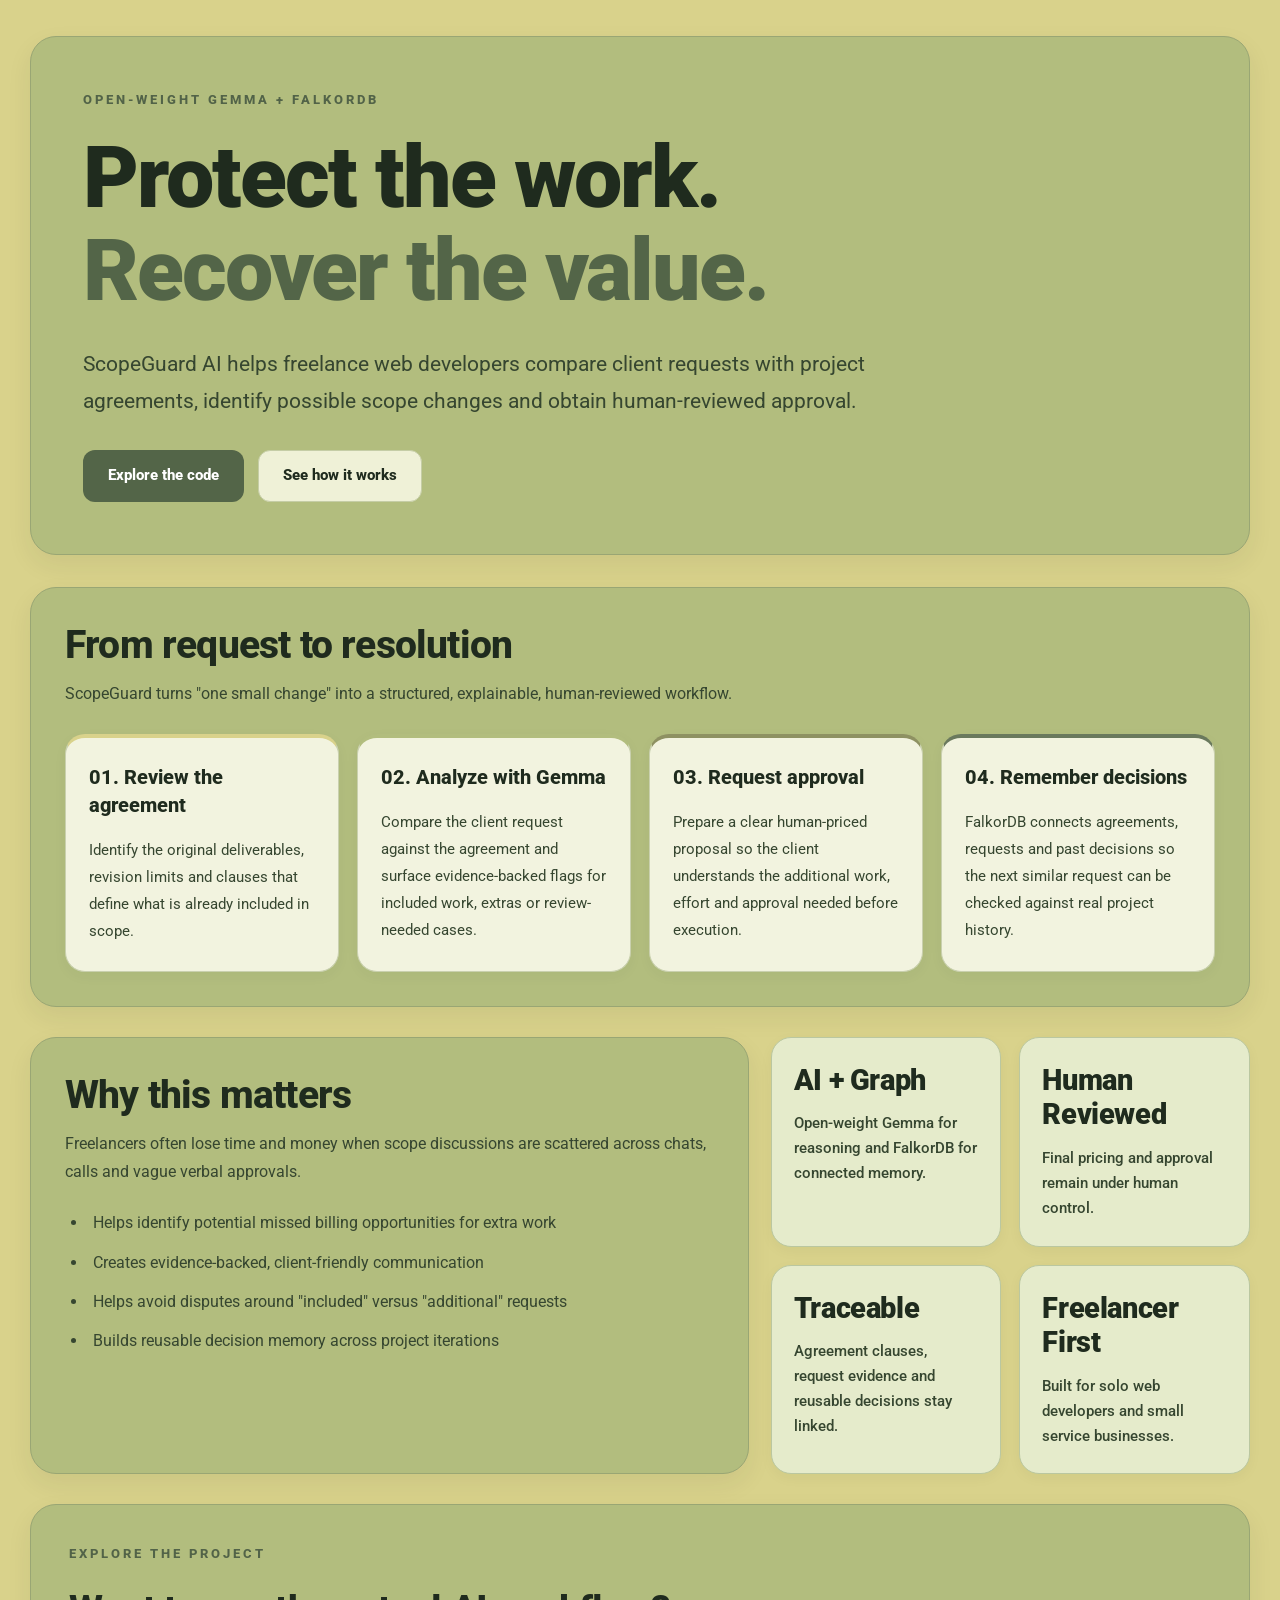
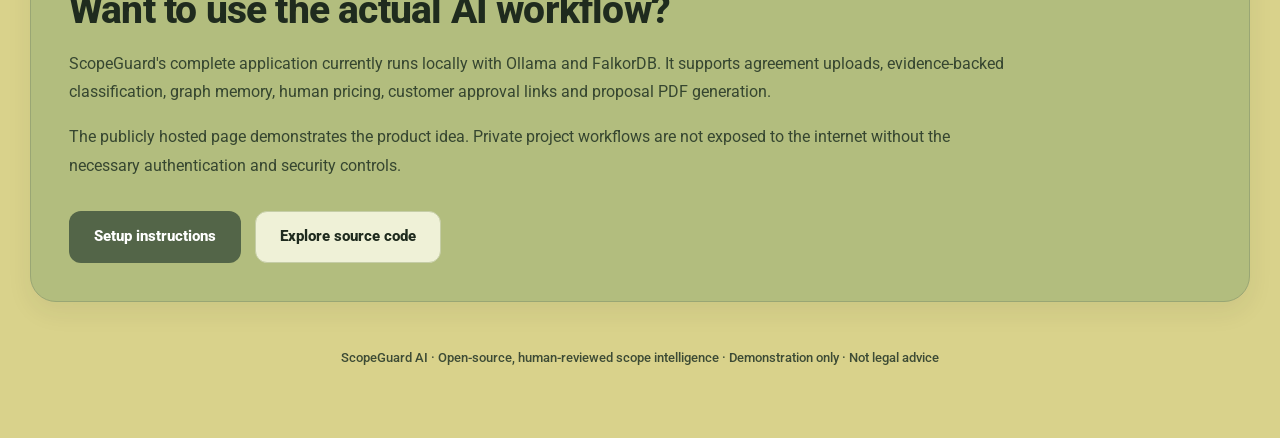
==== commit 85301d8e: "style: refine workflow and feature card contrast" ====
--- a/showcase/index.html
+++ b/showcase/index.html
@@ -1,36 +1,28 @@
-﻿<!DOCTYPE html>
+﻿
+<!DOCTYPE html>
 <html lang="en">
 <head>
-  <meta charset="UTF-8" />
-  <meta name="viewport" content="width=device-width, initial-scale=1.0" />
-  <meta
-    name="description"
-    content="ScopeGuard AI helps freelance web developers review scope changes using open-weight Gemma and FalkorDB."
-  />
+  <meta charset="UTF-8">
+  <meta name="viewport" content="width=device-width, initial-scale=1.0">
+  <meta name="description" content="ScopeGuard AI helps freelance developers detect scope changes, review agreements, and remember decisions using Gemma and FalkorDB.">
   <title>ScopeGuard AI — Protect the Work</title>
 
-  <link rel="preconnect" href="https://fonts.googleapis.com" />
-  <link rel="preconnect" href="https://fonts.gstatic.com" crossorigin />
-  <link
-    href="https://fonts.googleapis.com/css2?family=Roboto:wght@400;500;700;800;900&display=swap"
-    rel="stylesheet"
-  />
+  <link rel="preconnect" href="https://fonts.googleapis.com">
+  <link rel="preconnect" href="https://fonts.gstatic.com" crossorigin>
+  <link href="https://fonts.googleapis.com/css2?family=Roboto:wght@400;500;600;700;800;900&display=swap" rel="stylesheet">
 
   <style>
     :root {
-      --bg-main: #D9D28B;
-      --bg-block: #B2BD7E;
-      --bg-deep: #8E9162;
-      --bg-dark: #6A795D;
-      --text-main: #1F2B1E;
-      --text-soft: #324130;
-      --border: #93A06A;
-      --button-text: #FFFFFF;
-      --white: #FFFFFF;
-      --shadow: 0 10px 24px rgba(31, 43, 30, 0.10);
-      --radius-lg: 28px;
-      --radius-md: 20px;
-      --radius-sm: 14px;
+      --page: #D9D28B;
+      --section: #B2BD7E;
+      --step: #F2F3DF;
+      --feature: #E5EBCB;
+      --olive: #8E9162;
+      --forest: #6A795D;
+      --ink: #1F2B1E;
+      --muted: #364630;
+      --border: #99A674;
+      --shadow: 0 10px 26px rgba(31,43,30,.07);
     }
 
     * {
@@ -43,10 +35,11 @@
 
     body {
       margin: 0;
-      background: var(--bg-main);
-      color: var(--text-main);
+      background: var(--page);
+      color: var(--ink);
       font-family: "Roboto", Arial, sans-serif;
       line-height: 1.65;
+      -webkit-font-smoothing: antialiased;
     }
 
     a {
@@ -54,68 +47,67 @@
       text-decoration: none;
     }
 
-    img {
-      max-width: 100%;
-      display: block;
+    button, input, select, textarea {
+      font-family: inherit;
     }
 
     main {
-      max-width: 1220px;
-      margin: 0 auto;
-      padding: 36px 24px 56px;
+      width: min(1220px, calc(100% - 40px));
+      margin: auto;
+      padding: 36px 0 60px;
     }
 
     .hero-card,
     .section-card,
-    .info-card,
-    .cta-card,
-    .metric-card {
-      background: var(--bg-block);
+    .cta-card {
+      background: var(--section);
       border: 1px solid var(--border);
-      border-radius: var(--radius-lg);
+      border-radius: 26px;
       box-shadow: var(--shadow);
     }
 
+    /* HERO */
+
     .hero-card {
-      padding: 48px 44px;
-      margin-bottom: 34px;
+      padding: clamp(28px, 5vw, 52px);
+      margin-bottom: 32px;
     }
 
     .eyebrow {
-      margin: 0 0 18px;
+      margin: 0 0 22px;
       color: #526348;
       text-transform: uppercase;
-      letter-spacing: 4px;
-      font-size: 0.95rem;
+      letter-spacing: 3px;
+      font-size: 13px;
       font-weight: 800;
     }
 
     h1 {
-      margin: 0 0 22px;
-      font-size: clamp(3rem, 8vw, 5.9rem);
-      line-height: 0.98;
+      max-width: 1000px;
+      margin: 0 0 28px;
+      font-size: clamp(44px, 7vw, 86px);
+      line-height: 1.08;
       letter-spacing: -2px;
-      color: var(--text-main);
-      max-width: 880px;
+      font-weight: 900;
     }
 
     h1 .accent {
       display: block;
-      color: #6E7B59;
-      margin-top: 8px;
+      color: #536548;
     }
 
     .lead {
+      max-width: 860px;
       margin: 0;
-      max-width: 900px;
-      font-size: clamp(1.15rem, 2.2vw, 1.35rem);
-      color: var(--text-soft);
+      font-size: clamp(17px, 2vw, 21px);
+      color: var(--muted);
+      line-height: 1.75;
     }
 
     .button-row {
       display: flex;
       flex-wrap: wrap;
-      gap: 16px;
+      gap: 14px;
       margin-top: 30px;
     }
 
@@ -123,49 +115,61 @@
       display: inline-flex;
       align-items: center;
       justify-content: center;
-      min-height: 58px;
-      padding: 14px 28px;
-      border-radius: 16px;
-      font-size: 1.1rem;
+      min-height: 52px;
+      padding: 12px 24px;
+      border-radius: 12px;
+      border: 1px solid transparent;
+      font-size: 15px;
       font-weight: 800;
-      transition: transform 0.15s ease, opacity 0.15s ease, background 0.15s ease;
-      cursor: pointer;
-      border: none;
+      transition: background .2s ease, transform .2s ease;
     }
 
     .button:hover {
-      transform: translateY(-1px);
-      opacity: 0.96;
+      transform: translateY(-2px);
     }
 
     .button.primary {
-      background: var(--bg-dark);
-      color: var(--button-text);
+      background: #536548;
+      color: #FFFFFF;
+    }
+
+    .button.primary:hover {
+      background: #405139;
     }
 
     .button.secondary {
-      background: var(--bg-main);
-      color: var(--text-main);
-      border: 1px solid var(--border);
+      background: #EFF1D7;
+      color: var(--ink);
+      border-color: #C5CDA6;
+    }
+
+    .button.secondary:hover {
+      background: #E5EBCB;
+    }
+
+    /* SECTIONS */
+
+    .section-card {
+      padding: 34px;
+      margin-bottom: 30px;
     }
 
     .section-heading {
-      font-size: clamp(2rem, 4vw, 2.7rem);
-      margin: 0 0 10px;
-      color: var(--text-main);
-      line-height: 1.15;
+      margin: 0 0 12px;
+      font-size: clamp(27px, 3.5vw, 39px);
+      line-height: 1.2;
+      font-weight: 800;
+      letter-spacing: -.8px;
     }
 
     .section-subtext {
       margin: 0;
-      color: var(--text-soft);
-      font-size: 1.08rem;
-    }
-
-    .section-card {
-      padding: 34px 34px 30px;
-      margin-bottom: 30px;
-    }
+      color: var(--muted);
+      font-size: 16px;
+      line-height: 1.75;
+    }
+
+    /* FOUR WORKFLOW CARDS */
 
     .grid-4 {
       display: grid;
@@ -175,29 +179,80 @@
     }
 
     .info-card {
-      padding: 28px 24px;
-      border-radius: 24px;
-      min-height: 240px;
+      background: var(--step);
+      border: 1px solid #C9D0AE;
+      border-top: 4px solid var(--forest);
+      border-radius: 20px;
+      padding: 26px 23px;
+      min-height: 235px;
+      box-shadow: 0 4px 14px rgba(31,43,30,.04);
+      transition: transform .2s ease, box-shadow .2s ease;
+    }
+
+    .info-card:hover {
+      transform: translateY(-4px);
+      box-shadow: 0 10px 20px rgba(31,43,30,.10);
+    }
+
+    .info-card:nth-child(1) {
+      border-top-color: #D9D28B;
+    }
+
+    .info-card:nth-child(2) {
+      border-top-color: #B2BD7E;
+    }
+
+    .info-card:nth-child(3) {
+      border-top-color: #8E9162;
+    }
+
+    .info-card:nth-child(4) {
+      border-top-color: #6A795D;
     }
 
     .info-card h3 {
-      margin: 0 0 16px;
-      font-size: 1.25rem;
-      line-height: 1.35;
-      color: var(--text-main);
+      margin: 0 0 17px;
+      font-size: 20px;
+      font-weight: 800;
+      line-height: 1.38;
+      color: var(--ink);
     }
 
     .info-card p {
       margin: 0;
-      color: var(--text-soft);
-      font-size: 1.03rem;
-    }
+      color: var(--muted);
+      font-size: 15px;
+      line-height: 1.8;
+    }
+
+    /* WHY THIS MATTERS + FEATURES */
 
     .two-col {
       display: grid;
-      grid-template-columns: 1.2fr 0.8fr;
+      grid-template-columns: 1.2fr .8fr;
       gap: 22px;
+      align-items: stretch;
       margin-bottom: 30px;
+    }
+
+    .two-col > .section-card {
+      margin-bottom: 0;
+    }
+
+    .bullets {
+      margin: 23px 0 0;
+      padding-left: 23px;
+      color: var(--muted);
+      font-size: 16px;
+    }
+
+    .bullets li {
+      padding-left: 5px;
+      line-height: 1.7;
+    }
+
+    .bullets li + li {
+      margin-top: 12px;
     }
 
     .metric-grid {
@@ -207,57 +262,70 @@
     }
 
     .metric-card {
-      padding: 22px 20px;
-      border-radius: 22px;
-      text-align: left;
+      background: var(--feature);
+      border: 1px solid #BAC7A0;
+      border-radius: 20px;
+      padding: 25px 22px;
+      box-shadow: 0 4px 14px rgba(31,43,30,.04);
+      display: flex;
+      flex-direction: column;
+      justify-content: flex-start;
+      transition: transform .2s ease, box-shadow .2s ease;
+    }
+
+    .metric-card:hover {
+      transform: translateY(-4px);
+      box-shadow: 0 10px 20px rgba(31,43,30,.10);
     }
 
     .metric-value {
       display: block;
-      font-size: 2rem;
+      margin-bottom: 14px;
+      color: var(--ink);
+      font-size: clamp(22px, 2.3vw, 29px);
       font-weight: 900;
-      color: var(--text-main);
-      line-height: 1;
-      margin-bottom: 10px;
+      line-height: 1.2;
+      letter-spacing: -.4px;
+      overflow-wrap: anywhere;
     }
 
     .metric-label {
-      color: var(--text-soft);
-      font-size: 1rem;
+      display: block;
+      color: var(--muted);
+      font-size: 15px;
       font-weight: 500;
-    }
-
-    .bullets {
-      margin: 22px 0 0;
-      padding-left: 20px;
-      color: var(--text-soft);
-      font-size: 1.03rem;
-    }
-
-    .bullets li + li {
-      margin-top: 10px;
-    }
+      line-height: 1.65;
+    }
+
+    /* BOTTOM CTA */
 
     .cta-card {
-      padding: 38px 34px;
-      margin-top: 8px;
-    }
-
-    .cta-card p {
-      margin: 0 0 18px;
-      color: var(--text-soft);
-      font-size: 1.08rem;
-      max-width: 980px;
+      padding: 38px;
+      margin-top: 5px;
+    }
+
+    .cta-card p:not(.eyebrow) {
+      color: var(--muted);
+      font-size: 16px;
+      line-height: 1.8;
+      max-width: 940px;
     }
 
     footer {
+      margin-top: 35px;
       text-align: center;
-      color: #42513E;
-      font-size: 0.98rem;
+      color: #3D4B35;
+      font-size: 13px;
       font-weight: 500;
-      margin-top: 28px;
-      padding: 6px 10px 0;
-    }
+      padding: 10px;
+    }
+
+    a:focus-visible {
+      outline: 3px solid var(--ink);
+      outline-offset: 4px;
+    }
+
+    /* RESPONSIVE */
 
     @media (max-width: 1080px) {
       .grid-4 {
@@ -271,13 +339,15 @@
 
     @media (max-width: 680px) {
       main {
-        padding: 20px 16px 40px;
+        width: calc(100% - 28px);
+        padding-top: 18px;
       }
 
       .hero-card,
       .section-card,
       .cta-card {
-        padding: 28px 22px;
+        padding: 25px 21px;
+        border-radius: 20px;
       }
 
       .grid-4,
@@ -285,6 +355,15 @@
         grid-template-columns: 1fr;
       }
 
+      .info-card {
+        min-height: auto;
+      }
+
+      h1 {
+        font-size: clamp(40px, 11vw, 62px);
+        letter-spacing: -1px;
+      }
+
       .button-row {
         flex-direction: column;
       }
@@ -293,14 +372,36 @@
         width: 100%;
       }
 
-      h1 {
-        letter-spacing: -1px;
+      .two-col {
+        gap: 18px;
+      }
+    }
+
+    @media (prefers-reduced-motion: reduce) {
+      html {
+        scroll-behavior: auto;
+      }
+
+      .button,
+      .info-card,
+      .metric-card {
+        transition: none;
+      }
+
+      .button:hover,
+      .info-card:hover,
+      .metric-card:hover {
+        transform: none;
       }
     }
   </style>
 </head>
+
 <body>
   <main>
+
+    <!-- HERO -->
+
     <section class="hero-card">
       <p class="eyebrow">Open-weight Gemma + FalkorDB</p>
 
@@ -310,9 +411,9 @@
       </h1>
 
       <p class="lead">
-        ScopeGuard AI helps freelance web developers compare client requests
-        with project agreements, identify possible scope changes, and obtain
-        human-reviewed approval.
+        ScopeGuard AI helps freelance web developers compare client
+        requests with project agreements, identify possible scope
+        changes and obtain human-reviewed approval.
       </p>
 
       <div class="button-row">
@@ -320,8 +421,7 @@
           class="button primary"
           href="https://github.com/agcodes0315/Scopeguard-AI"
           target="_blank"
-          rel="noopener noreferrer"
-        >
+          rel="noopener noreferrer">
           Explore the code
         </a>
 
@@ -331,119 +431,140 @@
       </div>
     </section>
 
+    <!-- WORKFLOW -->
+
     <section id="how-it-works" class="section-card">
-      <h2 class="section-heading">From request to resolution</h2>
+      <h2 class="section-heading">
+        From request to resolution
+      </h2>
+
       <p class="section-subtext">
-        ScopeGuard turns “one small change” into a structured, explainable,
-        human-reviewed workflow.
+        ScopeGuard turns "one small change" into a structured,
+        explainable, human-reviewed workflow.
       </p>
 
       <div class="grid-4">
+
         <article class="info-card">
           <h3>01. Review the agreement</h3>
           <p>
-            Identify the original deliverables, revision limits, and clauses
-            that define what is already included in scope.
+            Identify the original deliverables, revision limits
+            and clauses that define what is already included in scope.
           </p>
         </article>
 
         <article class="info-card">
           <h3>02. Analyze with Gemma</h3>
           <p>
-            Compare the client request against the agreement and surface
-            evidence-backed flags for included work, extras, or review-needed cases.
+            Compare the client request against the agreement and
+            surface evidence-backed flags for included work,
+            extras or review-needed cases.
           </p>
         </article>
 
         <article class="info-card">
           <h3>03. Request approval</h3>
           <p>
-            Prepare a clear human-priced proposal so the client understands the
-            additional work, effort, and approval needed before execution.
+            Prepare a clear human-priced proposal so the client
+            understands the additional work, effort and approval
+            needed before execution.
           </p>
         </article>
 
         <article class="info-card">
           <h3>04. Remember decisions</h3>
           <p>
-            FalkorDB connects agreements, requests, and past decisions so the
-            next similar request can be checked against real project history.
+            FalkorDB connects agreements, requests and past
+            decisions so the next similar request can be checked
+            against real project history.
           </p>
         </article>
+
       </div>
     </section>
 
+    <!-- VALUE PROPOSITION -->
+
     <section class="two-col">
+
       <div class="section-card">
         <h2 class="section-heading">Why this matters</h2>
+
         <p class="section-subtext">
-          Freelancers often lose time and money when scope discussions are scattered
-          across chats, calls, and vague verbal approvals.
+          Freelancers often lose time and money when scope discussions
+          are scattered across chats, calls and vague verbal approvals.
         </p>
 
         <ul class="bullets">
-          <li>Reduces missed billing opportunities for extra work</li>
+          <li>Helps identify potential missed billing opportunities for extra work</li>
           <li>Creates evidence-backed, client-friendly communication</li>
-          <li>Helps avoid disputes around “included” vs “additional” requests</li>
+          <li>Helps avoid disputes around "included" versus "additional" requests</li>
           <li>Builds reusable decision memory across project iterations</li>
         </ul>
       </div>
 
       <div class="metric-grid">
+
         <article class="metric-card">
           <span class="metric-value">AI + Graph</span>
           <span class="metric-label">
-            Open-weight Gemma for reasoning and FalkorDB for connected memory
+            Open-weight Gemma for reasoning and FalkorDB for connected memory.
           </span>
         </article>
 
         <article class="metric-card">
           <span class="metric-value">Human Reviewed</span>
           <span class="metric-label">
-            Final pricing and approval remain under human control
+            Final pricing and approval remain under human control.
           </span>
         </article>
 
         <article class="metric-card">
           <span class="metric-value">Traceable</span>
           <span class="metric-label">
-            Agreement clauses, request evidence, and reusable decisions stay linked
+            Agreement clauses, request evidence and reusable decisions stay linked.
           </span>
         </article>
 
         <article class="metric-card">
           <span class="metric-value">Freelancer First</span>
           <span class="metric-label">
-            Built for solo web developers and small service businesses
+            Built for solo web developers and small service businesses.
           </span>
         </article>
+
       </div>
     </section>
 
+    <!-- GET STARTED -->
+
     <section class="cta-card">
       <p class="eyebrow">Explore the project</p>
-      <h2 class="section-heading">Want to use the actual AI workflow?</h2>
+
+      <h2 class="section-heading">
+        Want to use the actual AI workflow?
+      </h2>
 
       <p>
-        ScopeGuard's complete application currently runs locally with Ollama and
-        FalkorDB. It supports agreement uploads, evidence-backed classification,
-        graph memory, human pricing, customer approval links, and proposal PDF
-        generation.
+        ScopeGuard's complete application currently runs locally
+        with Ollama and FalkorDB. It supports agreement uploads,
+        evidence-backed classification, graph memory, human pricing,
+        customer approval links and proposal PDF generation.
       </p>
 
       <p>
-        The publicly hosted page demonstrates the product idea. Private project
-        workflows are not exposed to the internet without the necessary
-        authentication and security controls.
+        The publicly hosted page demonstrates the product idea.
+        Private project workflows are not exposed to the internet
+        without the necessary authentication and security controls.
       </p>
 
       <div class="button-row">
+
         <a
           class="button primary"
           href="https://github.com/agcodes0315/Scopeguard-AI#readme"
           target="_blank"
-          rel="noopener noreferrer"
-        >
+          rel="noopener noreferrer">
           Setup instructions
         </a>
 
@@ -451,10 +572,10 @@
           class="button secondary"
           href="https://github.com/agcodes0315/Scopeguard-AI"
           target="_blank"
-          rel="noopener noreferrer"
-        >
+          rel="noopener noreferrer">
           Explore source code
         </a>
+
       </div>
     </section>
 
@@ -462,6 +583,7 @@
       ScopeGuard AI · Open-source, human-reviewed scope intelligence ·
       Demonstration only · Not legal advice
     </footer>
+
   </main>
 </body>
-</html>+</html>
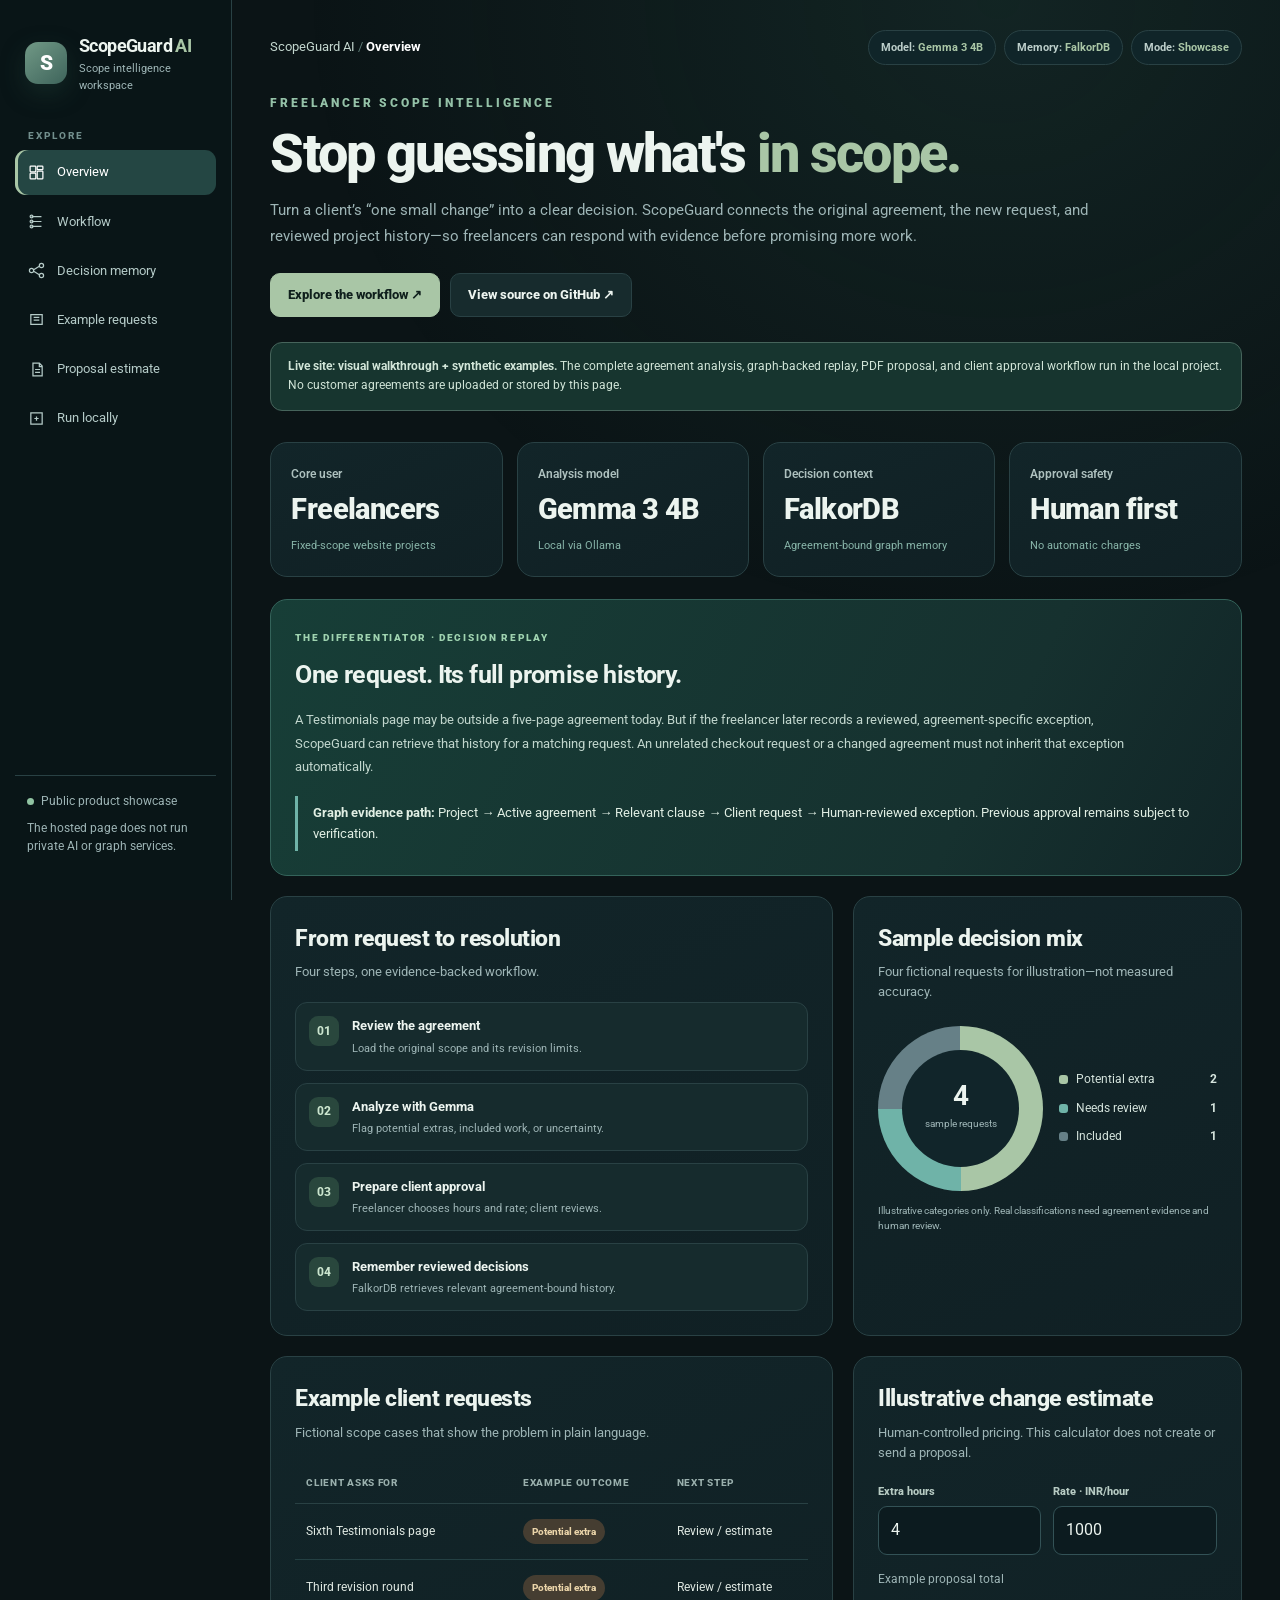
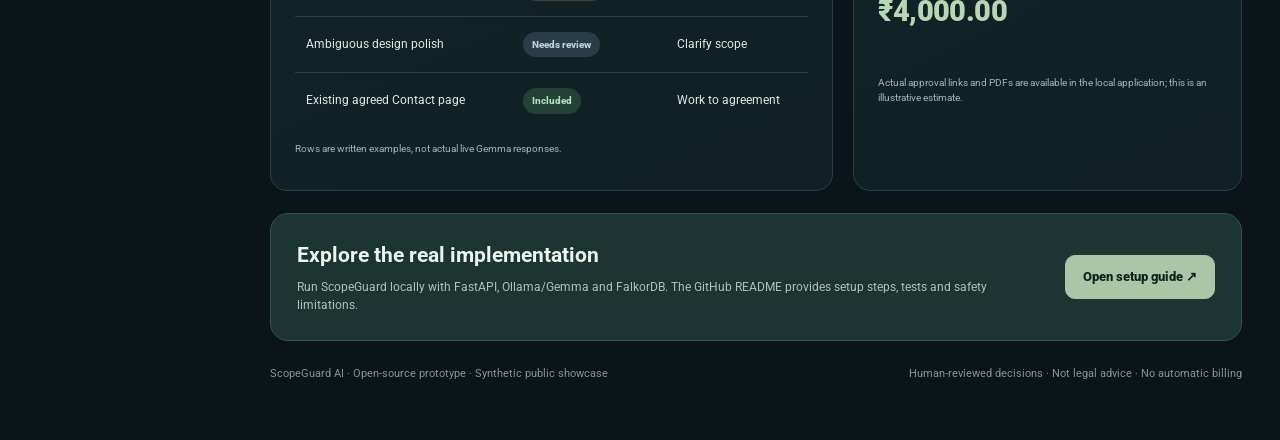
==== commit 3f4f1ab7: "style: redesign ScopeGuard showcase as dark product dashboard" ====
--- a/showcase/index.html
+++ b/showcase/index.html
@@ -1,589 +1,168 @@
-﻿
 <!DOCTYPE html>
 <html lang="en">
 <head>
   <meta charset="UTF-8">
-  <meta name="viewport" content="width=device-width, initial-scale=1.0">
-  <meta name="description" content="ScopeGuard AI helps freelance developers detect scope changes, review agreements, and remember decisions using Gemma and FalkorDB.">
-  <title>ScopeGuard AI — Protect the Work</title>
-
+  <meta name="viewport" content="width=device-width, initial-scale=1">
+  <meta name="description" content="ScopeGuard AI helps freelance developers handle scope changes through agreement evidence, human-reviewed decisions, and FalkorDB memory.">
+  <meta name="theme-color" content="#0b1416">
+  <title>ScopeGuard AI | Evidence before extra work</title>
   <link rel="preconnect" href="https://fonts.googleapis.com">
   <link rel="preconnect" href="https://fonts.gstatic.com" crossorigin>
   <link href="https://fonts.googleapis.com/css2?family=Roboto:wght@400;500;600;700;800;900&display=swap" rel="stylesheet">
-
   <style>
     :root {
-      --page: #D9D28B;
-      --section: #B2BD7E;
-      --step: #F2F3DF;
-      --feature: #E5EBCB;
-      --olive: #8E9162;
-      --forest: #6A795D;
-      --ink: #1F2B1E;
-      --muted: #364630;
-      --border: #99A674;
-      --shadow: 0 10px 26px rgba(31,43,30,.07);
+      color-scheme: dark;
+      --bg:#0b1416; --surface:#101f22; --surface-2:#14272a; --raised:#192f31;
+      --edge:#294144; --muted:#9eb5b6; --text:#ecf4ef; --quiet:#c1d0c8;
+      --sage:#a9c6a6; --olive:#768d77; --sea:#6fb3a8; --gold:#d4c18b;
+      --danger:#e0a59b; --sidebar:rgba(10,22,24,.92);
     }
-
-    * {
-      box-sizing: border-box;
-    }
-
-    html {
-      scroll-behavior: smooth;
-    }
-
-    body {
-      margin: 0;
-      background: var(--page);
-      color: var(--ink);
-      font-family: "Roboto", Arial, sans-serif;
-      line-height: 1.65;
-      -webkit-font-smoothing: antialiased;
-    }
-
-    a {
-      color: inherit;
-      text-decoration: none;
-    }
-
-    button, input, select, textarea {
-      font-family: inherit;
-    }
-
-    main {
-      width: min(1220px, calc(100% - 40px));
-      margin: auto;
-      padding: 36px 0 60px;
-    }
-
-    .hero-card,
-    .section-card,
-    .cta-card {
-      background: var(--section);
-      border: 1px solid var(--border);
-      border-radius: 26px;
-      box-shadow: var(--shadow);
-    }
-
-    /* HERO */
-
-    .hero-card {
-      padding: clamp(28px, 5vw, 52px);
-      margin-bottom: 32px;
-    }
-
-    .eyebrow {
-      margin: 0 0 22px;
-      color: #526348;
-      text-transform: uppercase;
-      letter-spacing: 3px;
-      font-size: 13px;
-      font-weight: 800;
-    }
-
-    h1 {
-      max-width: 1000px;
-      margin: 0 0 28px;
-      font-size: clamp(44px, 7vw, 86px);
-      line-height: 1.08;
-      letter-spacing: -2px;
-      font-weight: 900;
-    }
-
-    h1 .accent {
-      display: block;
-      color: #536548;
-    }
-
-    .lead {
-      max-width: 860px;
-      margin: 0;
-      font-size: clamp(17px, 2vw, 21px);
-      color: var(--muted);
-      line-height: 1.75;
-    }
-
-    .button-row {
-      display: flex;
-      flex-wrap: wrap;
-      gap: 14px;
-      margin-top: 30px;
-    }
-
-    .button {
-      display: inline-flex;
-      align-items: center;
-      justify-content: center;
-      min-height: 52px;
-      padding: 12px 24px;
-      border-radius: 12px;
-      border: 1px solid transparent;
-      font-size: 15px;
-      font-weight: 800;
-      transition: background .2s ease, transform .2s ease;
-    }
-
-    .button:hover {
-      transform: translateY(-2px);
-    }
-
-    .button.primary {
-      background: #536548;
-      color: #FFFFFF;
-    }
-
-    .button.primary:hover {
-      background: #405139;
-    }
-
-    .button.secondary {
-      background: #EFF1D7;
-      color: var(--ink);
-      border-color: #C5CDA6;
-    }
-
-    .button.secondary:hover {
-      background: #E5EBCB;
-    }
-
-    /* SECTIONS */
-
-    .section-card {
-      padding: 34px;
-      margin-bottom: 30px;
-    }
-
-    .section-heading {
-      margin: 0 0 12px;
-      font-size: clamp(27px, 3.5vw, 39px);
-      line-height: 1.2;
-      font-weight: 800;
-      letter-spacing: -.8px;
-    }
-
-    .section-subtext {
-      margin: 0;
-      color: var(--muted);
-      font-size: 16px;
-      line-height: 1.75;
-    }
-
-    /* FOUR WORKFLOW CARDS */
-
-    .grid-4 {
-      display: grid;
-      grid-template-columns: repeat(4, minmax(0, 1fr));
-      gap: 18px;
-      margin-top: 26px;
-    }
-
-    .info-card {
-      background: var(--step);
-      border: 1px solid #C9D0AE;
-      border-top: 4px solid var(--forest);
-      border-radius: 20px;
-      padding: 26px 23px;
-      min-height: 235px;
-      box-shadow: 0 4px 14px rgba(31,43,30,.04);
-      transition: transform .2s ease, box-shadow .2s ease;
-    }
-
-    .info-card:hover {
-      transform: translateY(-4px);
-      box-shadow: 0 10px 20px rgba(31,43,30,.10);
-    }
-
-    .info-card:nth-child(1) {
-      border-top-color: #D9D28B;
-    }
-
-    .info-card:nth-child(2) {
-      border-top-color: #B2BD7E;
-    }
-
-    .info-card:nth-child(3) {
-      border-top-color: #8E9162;
-    }
-
-    .info-card:nth-child(4) {
-      border-top-color: #6A795D;
-    }
-
-    .info-card h3 {
-      margin: 0 0 17px;
-      font-size: 20px;
-      font-weight: 800;
-      line-height: 1.38;
-      color: var(--ink);
-    }
-
-    .info-card p {
-      margin: 0;
-      color: var(--muted);
-      font-size: 15px;
-      line-height: 1.8;
-    }
-
-    /* WHY THIS MATTERS + FEATURES */
-
-    .two-col {
-      display: grid;
-      grid-template-columns: 1.2fr .8fr;
-      gap: 22px;
-      align-items: stretch;
-      margin-bottom: 30px;
-    }
-
-    .two-col > .section-card {
-      margin-bottom: 0;
-    }
-
-    .bullets {
-      margin: 23px 0 0;
-      padding-left: 23px;
-      color: var(--muted);
-      font-size: 16px;
-    }
-
-    .bullets li {
-      padding-left: 5px;
-      line-height: 1.7;
-    }
-
-    .bullets li + li {
-      margin-top: 12px;
-    }
-
-    .metric-grid {
-      display: grid;
-      grid-template-columns: repeat(2, minmax(0, 1fr));
-      gap: 18px;
-    }
-
-    .metric-card {
-      background: var(--feature);
-      border: 1px solid #BAC7A0;
-      border-radius: 20px;
-      padding: 25px 22px;
-      box-shadow: 0 4px 14px rgba(31,43,30,.04);
-      display: flex;
-      flex-direction: column;
-      justify-content: flex-start;
-      transition: transform .2s ease, box-shadow .2s ease;
-    }
-
-    .metric-card:hover {
-      transform: translateY(-4px);
-      box-shadow: 0 10px 20px rgba(31,43,30,.10);
-    }
-
-    .metric-value {
-      display: block;
-      margin-bottom: 14px;
-      color: var(--ink);
-      font-size: clamp(22px, 2.3vw, 29px);
-      font-weight: 900;
-      line-height: 1.2;
-      letter-spacing: -.4px;
-      overflow-wrap: anywhere;
-    }
-
-    .metric-label {
-      display: block;
-      color: var(--muted);
-      font-size: 15px;
-      font-weight: 500;
-      line-height: 1.65;
-    }
-
-    /* BOTTOM CTA */
-
-    .cta-card {
-      padding: 38px;
-      margin-top: 5px;
-    }
-
-    .cta-card p:not(.eyebrow) {
-      color: var(--muted);
-      font-size: 16px;
-      line-height: 1.8;
-      max-width: 940px;
-    }
-
-    footer {
-      margin-top: 35px;
-      text-align: center;
-      color: #3D4B35;
-      font-size: 13px;
-      font-weight: 500;
-      padding: 10px;
-    }
-
-    a:focus-visible {
-      outline: 3px solid var(--ink);
-      outline-offset: 4px;
-    }
-
-    /* RESPONSIVE */
-
-    @media (max-width: 1080px) {
-      .grid-4 {
-        grid-template-columns: repeat(2, minmax(0, 1fr));
-      }
-
-      .two-col {
-        grid-template-columns: 1fr;
-      }
-    }
-
-    @media (max-width: 680px) {
-      main {
-        width: calc(100% - 28px);
-        padding-top: 18px;
-      }
-
-      .hero-card,
-      .section-card,
-      .cta-card {
-        padding: 25px 21px;
-        border-radius: 20px;
-      }
-
-      .grid-4,
-      .metric-grid {
-        grid-template-columns: 1fr;
-      }
-
-      .info-card {
-        min-height: auto;
-      }
-
-      h1 {
-        font-size: clamp(40px, 11vw, 62px);
-        letter-spacing: -1px;
-      }
-
-      .button-row {
-        flex-direction: column;
-      }
-
-      .button {
-        width: 100%;
-      }
-
-      .two-col {
-        gap: 18px;
-      }
-    }
-
-    @media (prefers-reduced-motion: reduce) {
-      html {
-        scroll-behavior: auto;
-      }
-
-      .button,
-      .info-card,
-      .metric-card {
-        transition: none;
-      }
-
-      .button:hover,
-      .info-card:hover,
-      .metric-card:hover {
-        transform: none;
-      }
-    }
+    * {box-sizing:border-box}
+    html {scroll-behavior:smooth;scroll-padding-top:98px}
+    body {margin:0;font-family:Roboto,Arial,sans-serif;background:var(--bg);color:var(--text);line-height:1.55;min-width:320px}
+    body::before {content:"";position:fixed;inset:0;z-index:-1;pointer-events:none;background:radial-gradient(ellipse at 78% 0%,rgba(51,108,94,.19),transparent 49%)}
+    a {color:inherit;text-decoration:none} button,input,select {font:inherit}
+    button {cursor:pointer} button:focus-visible,a:focus-visible,select:focus-visible,input:focus-visible {outline:3px solid var(--sage);outline-offset:3px}
+    .shell {max-width:1600px;margin:auto;display:grid;grid-template-columns:232px minmax(0,1fr);min-height:100vh}
+    .sidebar {background:var(--sidebar);border-right:1px solid var(--edge);padding:28px 15px;display:flex;flex-direction:column;gap:30px;position:sticky;top:0;height:100vh}
+    .identity {display:flex;align-items:center;gap:12px;padding:4px 10px}
+    .mark {width:42px;height:42px;flex:none;display:grid;place-items:center;background:linear-gradient(140deg,#719986,#3e645b);color:#fff;border-radius:13px;font-weight:900;font-size:21px;box-shadow:0 9px 25px #203f3670}
+    .identity strong {display:block;font-size:18px;letter-spacing:-.6px}
+    .identity small {display:block;font-size:11px;color:var(--muted)}
+    .side-caption {padding:0 13px;color:#728f8d;font-size:10px;font-weight:800;letter-spacing:2px;text-transform:uppercase;margin-bottom:7px}
+    .side-nav {display:grid;gap:5px}
+    .side-nav a {padding:12px 13px;display:flex;gap:12px;align-items:center;border-radius:11px;font-size:13px;color:#b5cbc8;transition:background .15s}
+    .side-nav a:hover,.side-nav a.active {background:#244643;color:#fff}
+    .side-nav a.active {box-shadow:inset 3px 0 0 var(--sage)}
+    .side-nav svg {width:17px;height:17px;stroke:currentColor;fill:none;stroke-width:1.75;flex:none}
+    .sidebar-bottom {margin-top:auto;padding:16px 12px;border-top:1px solid var(--edge);color:var(--muted);font-size:12px}
+    .online-dot {display:inline-block;width:7px;height:7px;border-radius:50%;background:#91c4a3;margin-right:7px}
+    .main {padding:30px clamp(18px,3vw,45px) 58px;min-width:0}
+    .topline {display:flex;align-items:center;justify-content:space-between;gap:14px;flex-wrap:wrap;margin-bottom:29px}
+    .crumb {color:#c3d6ce;font-size:13px}.crumb b{color:#fff}
+    .top-right {display:flex;gap:8px;align-items:center;flex-wrap:wrap}
+    .chip {border:1px solid var(--edge);border-radius:50px;background:#102529;color:#bcceca;font-size:11px;font-weight:700;padding:8px 12px}
+    .chip strong{color:var(--sage)}
+    .page-eyebrow {color:#94c1a7;font-size:12px;font-weight:900;letter-spacing:2.8px;text-transform:uppercase;margin:0 0 11px}
+    h1 {font-size:clamp(35px,4.5vw,54px);font-weight:850;letter-spacing:-1.7px;line-height:1.1;margin:0 0 15px}
+    h1 em {font-style:normal;color:var(--sage)}
+    .intro {color:var(--muted);max-width:880px;margin:0;font-size:15px;line-height:1.7}
+    .intro-actions {display:flex;gap:10px;flex-wrap:wrap;margin-top:24px}
+    .btn {padding:11px 17px;border-radius:10px;border:1px solid var(--edge);font-weight:800;font-size:13px;display:inline-flex;align-items:center;justify-content:center;gap:8px;transition:background .15s,transform .15s}
+    .btn:hover{transform:translateY(-1px)}.btn-primary{background:var(--sage);color:#10201d;border-color:var(--sage)}.btn-primary:hover{background:#bfd7bd}
+    .btn-outline{background:#172b2d;color:var(--text)}.btn-outline:hover{background:#243d3d}
+    .trust-note {border:1px solid #46645b;background:#17352f;border-radius:12px;padding:14px 17px;color:#d1e5d8;margin-top:25px;font-size:12px;line-height:1.6}
+    .stats {display:grid;grid-template-columns:repeat(4,minmax(0,1fr));gap:14px;margin:31px 0 22px}
+    .stat,.panel {background:linear-gradient(155deg,#122529,#102024);border:1px solid var(--edge);border-radius:17px}
+    .stat {padding:22px 20px}.stat .stat-k {font-size:12px;color:#adc0be;font-weight:600;margin-bottom:9px}
+    .stat .stat-v {font-size:clamp(20px,2.4vw,29px);font-weight:850;line-height:1.2;letter-spacing:-.6px}.stat .stat-s {font-size:11px;color:#88b5a9;margin-top:10px}
+    .section-title {font-size:23px;font-weight:800;margin:0 0 6px;letter-spacing:-.5px}.section-desc{font-size:13px;color:var(--muted);margin:0 0 20px}
+    .panel {padding:24px;margin-bottom:20px;min-width:0}
+    .panel-accent {background:linear-gradient(117deg,#173e37,#16312f 72%,#112527);border-color:#34635a}
+    .badge {display:inline-block;font-size:10px;font-weight:900;letter-spacing:1.7px;text-transform:uppercase;color:#9fd3b0;margin-bottom:11px}
+    .feature-heading {font-size:25px;margin:0 0 10px;letter-spacing:-.6px}.feature-body{color:#c1d6cd;font-size:13px;max-width:830px;line-height:1.8}
+    .evidence-line {border-left:3px solid var(--sea);margin-top:18px;padding:7px 0 7px 15px;color:#e0eee3;font-size:13px}
+    .two-panel {display:grid;grid-template-columns:minmax(0,1.45fr) minmax(295px,1fr);gap:20px;align-items:stretch}
+    .two-panel>.panel {margin-bottom:20px}
+    .workflow {display:grid;gap:12px}
+    .step {display:flex;gap:13px;align-items:flex-start;background:#162b2d;border:1px solid var(--edge);padding:13px;border-radius:12px}
+    .step-n {width:30px;height:30px;border-radius:9px;flex:none;display:grid;place-items:center;background:#29473d;color:#cbe5ce;font-weight:800;font-size:12px}
+    .step strong{font-size:13px;display:block}.step p{margin:3px 0 0;font-size:11px;color:var(--muted)}
+    .chart-area {display:grid;grid-template-columns:165px minmax(0,1fr);gap:16px;align-items:center;margin:23px 0 8px}
+    .donut {width:165px;height:165px;border-radius:50%;background:conic-gradient(var(--sage) 0 50%,var(--sea) 50% 75%,#668087 75% 100%);display:grid;place-items:center;position:relative}
+    .donut::before{content:"";width:117px;height:117px;border-radius:50%;background:#11252a;position:absolute}
+    .donut-center{z-index:1;position:relative;text-align:center}.donut-center strong{font-size:28px;display:block;line-height:1.05}.donut-center span{color:var(--muted);font-size:10px}
+    .legend{display:grid;gap:10px;font-size:12px}.legend>div{display:flex;justify-content:space-between;gap:8px;align-items:center;color:#d5e4dd}
+    .legend-label{display:flex;align-items:center;gap:8px}.swatch{width:9px;height:9px;border-radius:3px;flex:none}
+    .table-wrap{overflow-x:auto}.request-table{width:100%;border-collapse:collapse;text-align:left;font-size:12px;min-width:520px}
+    .request-table th {color:#9ab0ad;text-transform:uppercase;letter-spacing:.7px;font-size:10px;font-weight:800;padding:12px 11px;border-bottom:1px solid var(--edge)}
+    .request-table td {padding:15px 11px;border-bottom:1px solid #244043;color:#e0e9e3}.request-table tr:last-child td{border-bottom:0}
+    .status {display:inline-block;border-radius:50px;font-weight:800;font-size:10px;padding:5px 9px;white-space:nowrap}
+    .status.extra{background:#453d31;color:#ead4a9}.status.review{background:#293d49;color:#bdd3dc}.status.included{background:#234137;color:#afddc0}
+    .sample-tag {font-size:10px;color:var(--muted);margin-top:12px}
+    .calculator {display:grid;grid-template-columns:1fr 1fr;gap:12px;margin:15px 0}
+    .field label {display:block;color:#b7cbc3;font-size:11px;font-weight:800;margin-bottom:6px}.field input{width:100%;background:#0c1b1f;color:#ecf4ef;border:1px solid #335256;border-radius:9px;padding:11px 12px;min-width:0}
+    .calc-total {font-size:29px;letter-spacing:-.6px;font-weight:900;color:#b7d6b4;margin:8px 0 0}.calc-error{color:#e2aba1;font-size:11px;min-height:18px}
+    .cta {display:flex;justify-content:space-between;align-items:center;gap:18px;flex-wrap:wrap;padding:25px 26px;border-radius:18px;border:1px solid #38534c;background:#1c3432;margin-top:2px}
+    .cta h2{font-size:21px;margin:0 0 6px}.cta p{margin:0;color:#adc4b8;font-size:12px;max-width:700px}
+    .footer {color:#7f9995;font-size:11px;margin-top:24px;display:flex;justify-content:space-between;gap:12px;flex-wrap:wrap}
+    @media(max-width:1150px){.stats{grid-template-columns:repeat(2,1fr)}.two-panel{grid-template-columns:1fr}}
+    @media(max-width:760px){.shell{display:block}.sidebar{height:auto;position:static;padding:13px 15px;gap:10px}.identity{padding:4px}.side-caption,.sidebar-bottom{display:none}.side-nav{display:flex;overflow-x:auto;gap:5px}.side-nav a{white-space:nowrap;padding:10px}.main{padding:24px 16px 40px}.chart-area{grid-template-columns:1fr;justify-items:start}}
+    @media(max-width:480px){.stats{grid-template-columns:1fr 1fr;gap:9px}.stat{padding:15px 12px}.stat .stat-v{font-size:18px}.panel{padding:18px}.calculator{grid-template-columns:1fr}.topline{margin-bottom:22px}}
+    @media(prefers-reduced-motion:reduce){html{scroll-behavior:auto}*,*:before,*:after{transition:none!important}}
   </style>
 </head>
-
 <body>
-  <main>
-
-    <!-- HERO -->
-
-    <section class="hero-card">
-      <p class="eyebrow">Open-weight Gemma + FalkorDB</p>
-
-      <h1>
-        Protect the work.
-        <span class="accent">Recover the value.</span>
-      </h1>
-
-      <p class="lead">
-        ScopeGuard AI helps freelance web developers compare client
-        requests with project agreements, identify possible scope
-        changes and obtain human-reviewed approval.
-      </p>
-
-      <div class="button-row">
-        <a
-          class="button primary"
-          href="https://github.com/agcodes0315/Scopeguard-AI"
-          target="_blank"
-          rel="noopener noreferrer">
-          Explore the code
-        </a>
-
-        <a class="button secondary" href="#how-it-works">
-          See how it works
-        </a>
-      </div>
+<div class="shell">
+  <aside class="sidebar" aria-label="Site navigation">
+    <a class="identity" href="#overview" aria-label="ScopeGuard AI home"><div class="mark">S</div><div><strong>ScopeGuard <span style="color:var(--sage)">AI</span></strong><small>Scope intelligence workspace</small></div></a>
+    <div><div class="side-caption">Explore</div><nav class="side-nav">
+      <a class="active" href="#overview"><svg viewBox="0 0 24 24"><rect x="3" y="3" width="8" height="8" rx="1"/><rect x="13" y="3" width="8" height="5" rx="1"/><rect x="13" y="10" width="8" height="11" rx="1"/><rect x="3" y="13" width="8" height="8" rx="1"/></svg>Overview</a>
+      <a href="#workflow"><svg viewBox="0 0 24 24"><path d="M5 5h14M5 12h14M5 19h14"/><circle cx="5" cy="5" r="2"/><circle cx="5" cy="12" r="2"/><circle cx="5" cy="19" r="2"/></svg>Workflow</a>
+      <a href="#decision-memory"><svg viewBox="0 0 24 24"><circle cx="5" cy="12" r="3"/><circle cx="19" cy="5" r="3"/><circle cx="19" cy="19" r="3"/><path d="m8 11 8-5m-8 7 8 5"/></svg>Decision memory</a>
+      <a href="#example-requests"><svg viewBox="0 0 24 24"><path d="M4 5h16v14H4zM8 9h8M8 13h8"/></svg>Example requests</a>
+      <a href="#proposal"><svg viewBox="0 0 24 24"><path d="M7 3h9l4 4v14H7zM16 3v5h4M10 12h7M10 16h7"/></svg>Proposal estimate</a>
+      <a href="#get-started"><svg viewBox="0 0 24 24"><path d="M4 4h16v16H4zM9 12h6m-3-3v6"/></svg>Run locally</a>
+    </nav></div>
+    <div class="sidebar-bottom"><div><span class="online-dot"></span>Public product showcase</div><div style="margin-top:8px">The hosted page does not run private AI or graph services.</div></div>
+  </aside>
+  <main class="main" id="overview">
+    <div class="topline"><div class="crumb">ScopeGuard AI <span style="color:#5d7975"> / </span> <b>Overview</b></div><div class="top-right"><span class="chip">Model: <strong>Gemma 3 4B</strong></span><span class="chip">Memory: <strong>FalkorDB</strong></span><span class="chip">Mode: <strong>Showcase</strong></span></div></div>
+    <p class="page-eyebrow">Freelancer scope intelligence</p>
+    <h1>Stop guessing what's <em>in scope.</em></h1>
+    <p class="intro">Turn a client’s “one small change” into a clear decision. ScopeGuard connects the original agreement, the new request, and reviewed project history—so freelancers can respond with evidence before promising more work.</p>
+    <div class="intro-actions"><a class="btn btn-primary" href="#workflow">Explore the workflow ↗</a><a class="btn btn-outline" href="https://github.com/agcodes0315/Scopeguard-AI" target="_blank" rel="noopener noreferrer">View source on GitHub ↗</a></div>
+    <div class="trust-note"><strong>Live site: visual walkthrough + synthetic examples.</strong> The complete agreement analysis, graph-backed replay, PDF proposal, and client approval workflow run in the local project. No customer agreements are uploaded or stored by this page.</div>
+    <section class="stats" aria-label="Product capabilities">
+      <article class="stat"><div class="stat-k">Core user</div><div class="stat-v">Freelancers</div><div class="stat-s">Fixed-scope website projects</div></article>
+      <article class="stat"><div class="stat-k">Analysis model</div><div class="stat-v">Gemma 3 4B</div><div class="stat-s">Local via Ollama</div></article>
+      <article class="stat"><div class="stat-k">Decision context</div><div class="stat-v">FalkorDB</div><div class="stat-s">Agreement-bound graph memory</div></article>
+      <article class="stat"><div class="stat-k">Approval safety</div><div class="stat-v">Human first</div><div class="stat-s">No automatic charges</div></article>
     </section>
-
-    <!-- WORKFLOW -->
-
-    <section id="how-it-works" class="section-card">
-      <h2 class="section-heading">
-        From request to resolution
-      </h2>
-
-      <p class="section-subtext">
-        ScopeGuard turns "one small change" into a structured,
-        explainable, human-reviewed workflow.
-      </p>
-
-      <div class="grid-4">
-
-        <article class="info-card">
-          <h3>01. Review the agreement</h3>
-          <p>
-            Identify the original deliverables, revision limits
-            and clauses that define what is already included in scope.
-          </p>
-        </article>
-
-        <article class="info-card">
-          <h3>02. Analyze with Gemma</h3>
-          <p>
-            Compare the client request against the agreement and
-            surface evidence-backed flags for included work,
-            extras or review-needed cases.
-          </p>
-        </article>
-
-        <article class="info-card">
-          <h3>03. Request approval</h3>
-          <p>
-            Prepare a clear human-priced proposal so the client
-            understands the additional work, effort and approval
-            needed before execution.
-          </p>
-        </article>
-
-        <article class="info-card">
-          <h3>04. Remember decisions</h3>
-          <p>
-            FalkorDB connects agreements, requests and past
-            decisions so the next similar request can be checked
-            against real project history.
-          </p>
-        </article>
-
-      </div>
-    </section>
-
-    <!-- VALUE PROPOSITION -->
-
-    <section class="two-col">
-
-      <div class="section-card">
-        <h2 class="section-heading">Why this matters</h2>
-
-        <p class="section-subtext">
-          Freelancers often lose time and money when scope discussions
-          are scattered across chats, calls and vague verbal approvals.
-        </p>
-
-        <ul class="bullets">
-          <li>Helps identify potential missed billing opportunities for extra work</li>
-          <li>Creates evidence-backed, client-friendly communication</li>
-          <li>Helps avoid disputes around "included" versus "additional" requests</li>
-          <li>Builds reusable decision memory across project iterations</li>
-        </ul>
-      </div>
-
-      <div class="metric-grid">
-
-        <article class="metric-card">
-          <span class="metric-value">AI + Graph</span>
-          <span class="metric-label">
-            Open-weight Gemma for reasoning and FalkorDB for connected memory.
-          </span>
-        </article>
-
-        <article class="metric-card">
-          <span class="metric-value">Human Reviewed</span>
-          <span class="metric-label">
-            Final pricing and approval remain under human control.
-          </span>
-        </article>
-
-        <article class="metric-card">
-          <span class="metric-value">Traceable</span>
-          <span class="metric-label">
-            Agreement clauses, request evidence and reusable decisions stay linked.
-          </span>
-        </article>
-
-        <article class="metric-card">
-          <span class="metric-value">Freelancer First</span>
-          <span class="metric-label">
-            Built for solo web developers and small service businesses.
-          </span>
-        </article>
-
-      </div>
-    </section>
-
-    <!-- GET STARTED -->
-
-    <section class="cta-card">
-      <p class="eyebrow">Explore the project</p>
-
-      <h2 class="section-heading">
-        Want to use the actual AI workflow?
-      </h2>
-
-      <p>
-        ScopeGuard's complete application currently runs locally
-        with Ollama and FalkorDB. It supports agreement uploads,
-        evidence-backed classification, graph memory, human pricing,
-        customer approval links and proposal PDF generation.
-      </p>
-
-      <p>
-        The publicly hosted page demonstrates the product idea.
-        Private project workflows are not exposed to the internet
-        without the necessary authentication and security controls.
-      </p>
-
-      <div class="button-row">
-
-        <a
-          class="button primary"
-          href="https://github.com/agcodes0315/Scopeguard-AI#readme"
-          target="_blank"
-          rel="noopener noreferrer">
-          Setup instructions
-        </a>
-
-        <a
-          class="button secondary"
-          href="https://github.com/agcodes0315/Scopeguard-AI"
-          target="_blank"
-          rel="noopener noreferrer">
-          Explore source code
-        </a>
-
-      </div>
-    </section>
-
-    <footer>
-      ScopeGuard AI · Open-source, human-reviewed scope intelligence ·
-      Demonstration only · Not legal advice
-    </footer>
-
+    <section class="panel panel-accent" id="decision-memory"><span class="badge">The differentiator · Decision replay</span><h2 class="feature-heading">One request. Its full promise history.</h2><p class="feature-body">A Testimonials page may be outside a five-page agreement today. But if the freelancer later records a reviewed, agreement-specific exception, ScopeGuard can retrieve that history for a matching request. An unrelated checkout request or a changed agreement must not inherit that exception automatically.</p><div class="evidence-line"><strong>Graph evidence path:</strong> Project → Active agreement → Relevant clause → Client request → Human-reviewed exception. Previous approval remains subject to verification.</div></section>
+    <div class="two-panel">
+      <section class="panel" id="workflow"><h2 class="section-title">From request to resolution</h2><p class="section-desc">Four steps, one evidence-backed workflow.</p><div class="workflow">
+        <div class="step"><span class="step-n">01</span><div><strong>Review the agreement</strong><p>Load the original scope and its revision limits.</p></div></div>
+        <div class="step"><span class="step-n">02</span><div><strong>Analyze with Gemma</strong><p>Flag potential extras, included work, or uncertainty.</p></div></div>
+        <div class="step"><span class="step-n">03</span><div><strong>Prepare client approval</strong><p>Freelancer chooses hours and rate; client reviews.</p></div></div>
+        <div class="step"><span class="step-n">04</span><div><strong>Remember reviewed decisions</strong><p>FalkorDB retrieves relevant agreement-bound history.</p></div></div>
+      </div></section>
+      <section class="panel" id="chart"><h2 class="section-title">Sample decision mix</h2><p class="section-desc">Four fictional requests for illustration—not measured accuracy.</p><div class="chart-area"><div class="donut" role="img" aria-label="Four fictional requests: two potential extras, one needs review, one included"><div class="donut-center"><strong>4</strong><span>sample requests</span></div></div><div class="legend"><div><span class="legend-label"><i class="swatch" style="background:var(--sage)"></i>Potential extra</span><b>2</b></div><div><span class="legend-label"><i class="swatch" style="background:var(--sea)"></i>Needs review</span><b>1</b></div><div><span class="legend-label"><i class="swatch" style="background:#668087"></i>Included</span><b>1</b></div></div></div><p class="sample-tag">Illustrative categories only. Real classifications need agreement evidence and human review.</p></section>
+    </div>
+    <div class="two-panel">
+      <section class="panel" id="example-requests"><h2 class="section-title">Example client requests</h2><p class="section-desc">Fictional scope cases that show the problem in plain language.</p><div class="table-wrap"><table class="request-table"><thead><tr><th>Client asks for</th><th>Example outcome</th><th>Next step</th></tr></thead><tbody>
+        <tr><td>Sixth Testimonials page</td><td><span class="status extra">Potential extra</span></td><td>Review / estimate</td></tr>
+        <tr><td>Third revision round</td><td><span class="status extra">Potential extra</span></td><td>Review / estimate</td></tr>
+        <tr><td>Ambiguous design polish</td><td><span class="status review">Needs review</span></td><td>Clarify scope</td></tr>
+        <tr><td>Existing agreed Contact page</td><td><span class="status included">Included</span></td><td>Work to agreement</td></tr>
+      </tbody></table></div><p class="sample-tag">Rows are written examples, not actual live Gemma responses.</p></section>
+      <section class="panel" id="proposal"><h2 class="section-title">Illustrative change estimate</h2><p class="section-desc">Human-controlled pricing. This calculator does not create or send a proposal.</p><div class="calculator"><div class="field"><label for="hours">Extra hours</label><input id="hours" type="number" min="0" max="1000" step="0.5" value="4" inputmode="decimal"></div><div class="field"><label for="rate">Rate · INR/hour</label><input id="rate" type="number" min="0" max="1000000" step="1" value="1000" inputmode="decimal"></div></div><div style="color:var(--muted);font-size:12px">Example proposal total</div><output class="calc-total" id="total" aria-live="polite">₹4,000</output><p class="calc-error" id="calc-error" role="status"></p><p class="sample-tag">Actual approval links and PDFs are available in the local application; this is an illustrative estimate.</p></section>
+    </div>
+    <section class="cta" id="get-started"><div><h2>Explore the real implementation</h2><p>Run ScopeGuard locally with FastAPI, Ollama/Gemma and FalkorDB. The GitHub README provides setup steps, tests and safety limitations.</p></div><a class="btn btn-primary" href="https://github.com/agcodes0315/Scopeguard-AI#readme" target="_blank" rel="noopener noreferrer">Open setup guide ↗</a></section>
+    <footer class="footer"><span>ScopeGuard AI · Open-source prototype · Synthetic public showcase</span><span>Human-reviewed decisions · Not legal advice · No automatic billing</span></footer>
   </main>
+</div>
+<script>
+  (() => {
+    'use strict';
+    const hours = document.getElementById('hours');
+    const rate = document.getElementById('rate');
+    const total = document.getElementById('total');
+    const error = document.getElementById('calc-error');
+    const format = new Intl.NumberFormat('en-IN', {style:'currency',currency:'INR',maximumFractionDigits:2});
+    function recalc(){
+      const h = Number(hours.value), r = Number(rate.value);
+      if(hours.value.trim()==='' || rate.value.trim()==='' || !Number.isFinite(h) || !Number.isFinite(r) || h < 0 || r < 0 || h > 1000 || r > 1000000){
+        total.textContent='—'; error.textContent='Enter valid non-negative hours and rate.'; return;
+      }
+      total.textContent=format.format(h*r);error.textContent='';
+    }
+    hours.addEventListener('input',recalc);rate.addEventListener('input',recalc);recalc();
+    const links = [...document.querySelectorAll('.side-nav a')];
+    links.forEach(a=>a.addEventListener('click',()=>{
+      links.forEach(link=>link.classList.remove('active'));a.classList.add('active');
+    }));
+  })();
+</script>
 </body>
 </html>
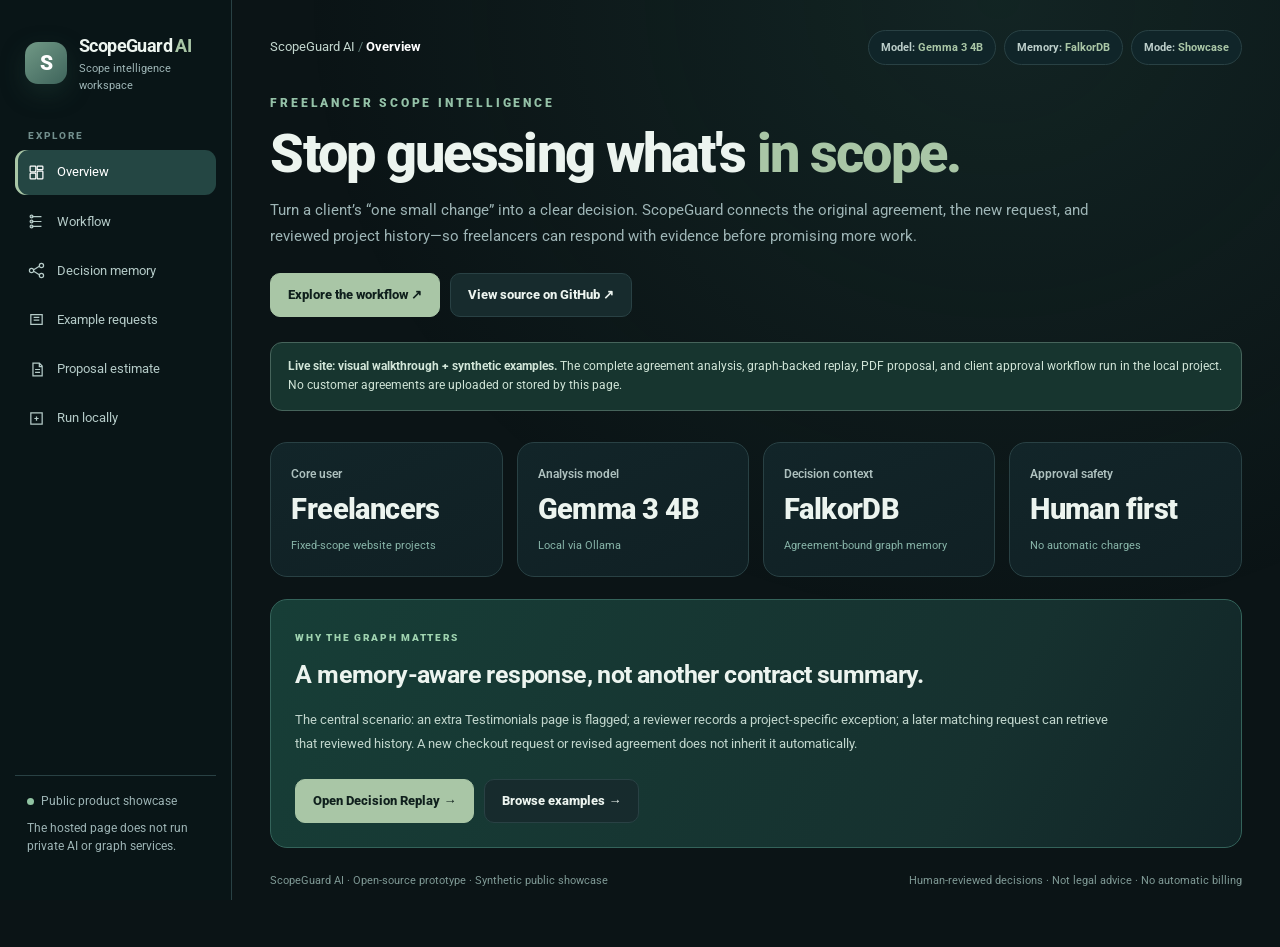
==== commit 6e65141a: "feat: finalize multi-screen ScopeGuard dashboard" ====
--- a/showcase/index.html
+++ b/showcase/index.html
@@ -1,15 +1,16 @@
 <!DOCTYPE html>
+
 <html lang="en">
 <head>
-  <meta charset="UTF-8">
-  <meta name="viewport" content="width=device-width, initial-scale=1">
-  <meta name="description" content="ScopeGuard AI helps freelance developers handle scope changes through agreement evidence, human-reviewed decisions, and FalkorDB memory.">
-  <meta name="theme-color" content="#0b1416">
-  <title>ScopeGuard AI | Evidence before extra work</title>
-  <link rel="preconnect" href="https://fonts.googleapis.com">
-  <link rel="preconnect" href="https://fonts.gstatic.com" crossorigin>
-  <link href="https://fonts.googleapis.com/css2?family=Roboto:wght@400;500;600;700;800;900&display=swap" rel="stylesheet">
-  <style>
+<meta charset="utf-8"/>
+<meta content="width=device-width, initial-scale=1" name="viewport"/>
+<meta content="ScopeGuard AI helps freelance developers handle scope changes through agreement evidence, human-reviewed decisions, and FalkorDB memory." name="description"/>
+<meta content="#0b1416" name="theme-color"/>
+<title>ScopeGuard AI | Evidence before extra work</title>
+<link href="https://fonts.googleapis.com" rel="preconnect"/>
+<link crossorigin="" href="https://fonts.gstatic.com" rel="preconnect"/>
+<link href="https://fonts.googleapis.com/css2?family=Roboto:wght@400;500;600;700;800;900&amp;display=swap" rel="stylesheet"/>
+<style>
     :root {
       color-scheme: dark;
       --bg:#0b1416; --surface:#101f22; --surface-2:#14272a; --raised:#192f31;
@@ -90,57 +91,66 @@
     @media(max-width:760px){.shell{display:block}.sidebar{height:auto;position:static;padding:13px 15px;gap:10px}.identity{padding:4px}.side-caption,.sidebar-bottom{display:none}.side-nav{display:flex;overflow-x:auto;gap:5px}.side-nav a{white-space:nowrap;padding:10px}.main{padding:24px 16px 40px}.chart-area{grid-template-columns:1fr;justify-items:start}}
     @media(max-width:480px){.stats{grid-template-columns:1fr 1fr;gap:9px}.stat{padding:15px 12px}.stat .stat-v{font-size:18px}.panel{padding:18px}.calculator{grid-template-columns:1fr}.topline{margin-bottom:22px}}
     @media(prefers-reduced-motion:reduce){html{scroll-behavior:auto}*,*:before,*:after{transition:none!important}}
-  </style>
+
+    /* Single-view navigation: each sidebar item opens its own product screen. */
+    .page-view[hidden] {display:none !important}
+    .page-view {animation:view-enter .19s ease-out}
+    .view-header {margin-bottom:25px}
+    .view-header h1 {font-size:clamp(29px,3.4vw,42px);letter-spacing:-1.1px}
+    .view-header p:not(.page-eyebrow) {color:var(--muted);max-width:810px;font-size:14px}
+    .view-header .page-eyebrow {margin-bottom:8px}
+    .view-grid {display:grid;grid-template-columns:minmax(0,1fr) minmax(280px,.75fr);gap:18px}
+    .view-grid > .panel {margin-bottom:0}
+    .screen-note {border:1px solid var(--edge);border-radius:14px;padding:16px 18px;background:#14292a;color:#bfcec5;font-size:13px;line-height:1.7;margin-bottom:20px}
+    .screen-note strong{color:var(--text)}
+    @keyframes view-enter{from{opacity:.3;transform:translateY(5px)}to{opacity:1;transform:none}}
+    @media(max-width:880px){.view-grid{grid-template-columns:1fr}}
+    @media(prefers-reduced-motion:reduce){.page-view{animation:none}}
+</style>
 </head>
 <body>
 <div class="shell">
-  <aside class="sidebar" aria-label="Site navigation">
-    <a class="identity" href="#overview" aria-label="ScopeGuard AI home"><div class="mark">S</div><div><strong>ScopeGuard <span style="color:var(--sage)">AI</span></strong><small>Scope intelligence workspace</small></div></a>
-    <div><div class="side-caption">Explore</div><nav class="side-nav">
-      <a class="active" href="#overview"><svg viewBox="0 0 24 24"><rect x="3" y="3" width="8" height="8" rx="1"/><rect x="13" y="3" width="8" height="5" rx="1"/><rect x="13" y="10" width="8" height="11" rx="1"/><rect x="3" y="13" width="8" height="8" rx="1"/></svg>Overview</a>
-      <a href="#workflow"><svg viewBox="0 0 24 24"><path d="M5 5h14M5 12h14M5 19h14"/><circle cx="5" cy="5" r="2"/><circle cx="5" cy="12" r="2"/><circle cx="5" cy="19" r="2"/></svg>Workflow</a>
-      <a href="#decision-memory"><svg viewBox="0 0 24 24"><circle cx="5" cy="12" r="3"/><circle cx="19" cy="5" r="3"/><circle cx="19" cy="19" r="3"/><path d="m8 11 8-5m-8 7 8 5"/></svg>Decision memory</a>
-      <a href="#example-requests"><svg viewBox="0 0 24 24"><path d="M4 5h16v14H4zM8 9h8M8 13h8"/></svg>Example requests</a>
-      <a href="#proposal"><svg viewBox="0 0 24 24"><path d="M7 3h9l4 4v14H7zM16 3v5h4M10 12h7M10 16h7"/></svg>Proposal estimate</a>
-      <a href="#get-started"><svg viewBox="0 0 24 24"><path d="M4 4h16v16H4zM9 12h6m-3-3v6"/></svg>Run locally</a>
-    </nav></div>
-    <div class="sidebar-bottom"><div><span class="online-dot"></span>Public product showcase</div><div style="margin-top:8px">The hosted page does not run private AI or graph services.</div></div>
-  </aside>
-  <main class="main" id="overview">
-    <div class="topline"><div class="crumb">ScopeGuard AI <span style="color:#5d7975"> / </span> <b>Overview</b></div><div class="top-right"><span class="chip">Model: <strong>Gemma 3 4B</strong></span><span class="chip">Memory: <strong>FalkorDB</strong></span><span class="chip">Mode: <strong>Showcase</strong></span></div></div>
-    <p class="page-eyebrow">Freelancer scope intelligence</p>
-    <h1>Stop guessing what's <em>in scope.</em></h1>
-    <p class="intro">Turn a client’s “one small change” into a clear decision. ScopeGuard connects the original agreement, the new request, and reviewed project history—so freelancers can respond with evidence before promising more work.</p>
-    <div class="intro-actions"><a class="btn btn-primary" href="#workflow">Explore the workflow ↗</a><a class="btn btn-outline" href="https://github.com/agcodes0315/Scopeguard-AI" target="_blank" rel="noopener noreferrer">View source on GitHub ↗</a></div>
-    <div class="trust-note"><strong>Live site: visual walkthrough + synthetic examples.</strong> The complete agreement analysis, graph-backed replay, PDF proposal, and client approval workflow run in the local project. No customer agreements are uploaded or stored by this page.</div>
-    <section class="stats" aria-label="Product capabilities">
-      <article class="stat"><div class="stat-k">Core user</div><div class="stat-v">Freelancers</div><div class="stat-s">Fixed-scope website projects</div></article>
-      <article class="stat"><div class="stat-k">Analysis model</div><div class="stat-v">Gemma 3 4B</div><div class="stat-s">Local via Ollama</div></article>
-      <article class="stat"><div class="stat-k">Decision context</div><div class="stat-v">FalkorDB</div><div class="stat-s">Agreement-bound graph memory</div></article>
-      <article class="stat"><div class="stat-k">Approval safety</div><div class="stat-v">Human first</div><div class="stat-s">No automatic charges</div></article>
-    </section>
-    <section class="panel panel-accent" id="decision-memory"><span class="badge">The differentiator · Decision replay</span><h2 class="feature-heading">One request. Its full promise history.</h2><p class="feature-body">A Testimonials page may be outside a five-page agreement today. But if the freelancer later records a reviewed, agreement-specific exception, ScopeGuard can retrieve that history for a matching request. An unrelated checkout request or a changed agreement must not inherit that exception automatically.</p><div class="evidence-line"><strong>Graph evidence path:</strong> Project → Active agreement → Relevant clause → Client request → Human-reviewed exception. Previous approval remains subject to verification.</div></section>
-    <div class="two-panel">
-      <section class="panel" id="workflow"><h2 class="section-title">From request to resolution</h2><p class="section-desc">Four steps, one evidence-backed workflow.</p><div class="workflow">
-        <div class="step"><span class="step-n">01</span><div><strong>Review the agreement</strong><p>Load the original scope and its revision limits.</p></div></div>
-        <div class="step"><span class="step-n">02</span><div><strong>Analyze with Gemma</strong><p>Flag potential extras, included work, or uncertainty.</p></div></div>
-        <div class="step"><span class="step-n">03</span><div><strong>Prepare client approval</strong><p>Freelancer chooses hours and rate; client reviews.</p></div></div>
-        <div class="step"><span class="step-n">04</span><div><strong>Remember reviewed decisions</strong><p>FalkorDB retrieves relevant agreement-bound history.</p></div></div>
-      </div></section>
-      <section class="panel" id="chart"><h2 class="section-title">Sample decision mix</h2><p class="section-desc">Four fictional requests for illustration—not measured accuracy.</p><div class="chart-area"><div class="donut" role="img" aria-label="Four fictional requests: two potential extras, one needs review, one included"><div class="donut-center"><strong>4</strong><span>sample requests</span></div></div><div class="legend"><div><span class="legend-label"><i class="swatch" style="background:var(--sage)"></i>Potential extra</span><b>2</b></div><div><span class="legend-label"><i class="swatch" style="background:var(--sea)"></i>Needs review</span><b>1</b></div><div><span class="legend-label"><i class="swatch" style="background:#668087"></i>Included</span><b>1</b></div></div></div><p class="sample-tag">Illustrative categories only. Real classifications need agreement evidence and human review.</p></section>
-    </div>
-    <div class="two-panel">
-      <section class="panel" id="example-requests"><h2 class="section-title">Example client requests</h2><p class="section-desc">Fictional scope cases that show the problem in plain language.</p><div class="table-wrap"><table class="request-table"><thead><tr><th>Client asks for</th><th>Example outcome</th><th>Next step</th></tr></thead><tbody>
-        <tr><td>Sixth Testimonials page</td><td><span class="status extra">Potential extra</span></td><td>Review / estimate</td></tr>
-        <tr><td>Third revision round</td><td><span class="status extra">Potential extra</span></td><td>Review / estimate</td></tr>
-        <tr><td>Ambiguous design polish</td><td><span class="status review">Needs review</span></td><td>Clarify scope</td></tr>
-        <tr><td>Existing agreed Contact page</td><td><span class="status included">Included</span></td><td>Work to agreement</td></tr>
-      </tbody></table></div><p class="sample-tag">Rows are written examples, not actual live Gemma responses.</p></section>
-      <section class="panel" id="proposal"><h2 class="section-title">Illustrative change estimate</h2><p class="section-desc">Human-controlled pricing. This calculator does not create or send a proposal.</p><div class="calculator"><div class="field"><label for="hours">Extra hours</label><input id="hours" type="number" min="0" max="1000" step="0.5" value="4" inputmode="decimal"></div><div class="field"><label for="rate">Rate · INR/hour</label><input id="rate" type="number" min="0" max="1000000" step="1" value="1000" inputmode="decimal"></div></div><div style="color:var(--muted);font-size:12px">Example proposal total</div><output class="calc-total" id="total" aria-live="polite">₹4,000</output><p class="calc-error" id="calc-error" role="status"></p><p class="sample-tag">Actual approval links and PDFs are available in the local application; this is an illustrative estimate.</p></section>
-    </div>
-    <section class="cta" id="get-started"><div><h2>Explore the real implementation</h2><p>Run ScopeGuard locally with FastAPI, Ollama/Gemma and FalkorDB. The GitHub README provides setup steps, tests and safety limitations.</p></div><a class="btn btn-primary" href="https://github.com/agcodes0315/Scopeguard-AI#readme" target="_blank" rel="noopener noreferrer">Open setup guide ↗</a></section>
-    <footer class="footer"><span>ScopeGuard AI · Open-source prototype · Synthetic public showcase</span><span>Human-reviewed decisions · Not legal advice · No automatic billing</span></footer>
-  </main>
+<aside aria-label="Site navigation" class="sidebar">
+<a aria-label="ScopeGuard AI home" class="identity" href="#overview"><div class="mark">S</div><div><strong>ScopeGuard <span style="color:var(--sage)">AI</span></strong><small>Scope intelligence workspace</small></div></a>
+<div><div class="side-caption">Explore</div><nav class="side-nav">
+<a class="active" href="#overview"><svg viewbox="0 0 24 24"><rect height="8" rx="1" width="8" x="3" y="3"></rect><rect height="5" rx="1" width="8" x="13" y="3"></rect><rect height="11" rx="1" width="8" x="13" y="10"></rect><rect height="8" rx="1" width="8" x="3" y="13"></rect></svg>Overview</a>
+<a href="#workflow"><svg viewbox="0 0 24 24"><path d="M5 5h14M5 12h14M5 19h14"></path><circle cx="5" cy="5" r="2"></circle><circle cx="5" cy="12" r="2"></circle><circle cx="5" cy="19" r="2"></circle></svg>Workflow</a>
+<a href="#decision-memory"><svg viewbox="0 0 24 24"><circle cx="5" cy="12" r="3"></circle><circle cx="19" cy="5" r="3"></circle><circle cx="19" cy="19" r="3"></circle><path d="m8 11 8-5m-8 7 8 5"></path></svg>Decision memory</a>
+<a href="#example-requests"><svg viewbox="0 0 24 24"><path d="M4 5h16v14H4zM8 9h8M8 13h8"></path></svg>Example requests</a>
+<a href="#proposal"><svg viewbox="0 0 24 24"><path d="M7 3h9l4 4v14H7zM16 3v5h4M10 12h7M10 16h7"></path></svg>Proposal estimate</a>
+<a href="#get-started"><svg viewbox="0 0 24 24"><path d="M4 4h16v16H4zM9 12h6m-3-3v6"></path></svg>Run locally</a>
+</nav></div>
+<div class="sidebar-bottom"><div><span class="online-dot"></span>Public product showcase</div><div style="margin-top:8px">The hosted page does not run private AI or graph services.</div></div>
+</aside>
+<main class="main" id="overview">
+<div class="topline"><div class="crumb">ScopeGuard AI <span style="color:#5d7975"> / </span> <b id="active-page-name">Overview</b></div><div class="top-right"><span class="chip">Model: <strong>Gemma 3 4B</strong></span><span class="chip">Memory: <strong>FalkorDB</strong></span><span class="chip">Mode: <strong>Showcase</strong></span></div></div>
+
+
+
+
+
+
+
+
+
+
+
+<section class="page-view" data-view="overview" id="view-overview"><p class="page-eyebrow">Freelancer scope intelligence</p><h1>Stop guessing what's <em>in scope.</em></h1><p class="intro">Turn a client’s “one small change” into a clear decision. ScopeGuard connects the original agreement, the new request, and reviewed project history—so freelancers can respond with evidence before promising more work.</p><div class="intro-actions"><a class="btn btn-primary" href="#workflow">Explore the workflow ↗</a><a class="btn btn-outline" href="https://github.com/agcodes0315/Scopeguard-AI" rel="noopener noreferrer" target="_blank">View source on GitHub ↗</a></div><div class="trust-note"><strong>Live site: visual walkthrough + synthetic examples.</strong> The complete agreement analysis, graph-backed replay, PDF proposal, and client approval workflow run in the local project. No customer agreements are uploaded or stored by this page.</div><section aria-label="Product capabilities" class="stats">
+<article class="stat"><div class="stat-k">Core user</div><div class="stat-v">Freelancers</div><div class="stat-s">Fixed-scope website projects</div></article>
+<article class="stat"><div class="stat-k">Analysis model</div><div class="stat-v">Gemma 3 4B</div><div class="stat-s">Local via Ollama</div></article>
+<article class="stat"><div class="stat-k">Decision context</div><div class="stat-v">FalkorDB</div><div class="stat-s">Agreement-bound graph memory</div></article>
+<article class="stat"><div class="stat-k">Approval safety</div><div class="stat-v">Human first</div><div class="stat-s">No automatic charges</div></article>
+</section><section class="panel panel-accent"><span class="badge">Why the graph matters</span><h2 class="feature-heading">A memory-aware response, not another contract summary.</h2><p class="feature-body">The central scenario: an extra Testimonials page is flagged; a reviewer records a project-specific exception; a later matching request can retrieve that reviewed history. A new checkout request or revised agreement does not inherit it automatically.</p><div class="intro-actions"><a class="btn btn-primary" href="#decision-memory">Open Decision Replay →</a><a class="btn btn-outline" href="#example-requests">Browse examples →</a></div></section></section><section class="page-view" data-view="workflow" hidden="" id="view-workflow"><div class="view-header"><p class="page-eyebrow">Product journey</p><h1>Agreement-to-approval workflow</h1><p>The four-step workflow and illustrative case distribution.</p></div><section class="panel" id="workflow"><h2 class="section-title">From request to resolution</h2><p class="section-desc">Four steps, one evidence-backed workflow.</p><div class="workflow">
+<div class="step"><span class="step-n">01</span><div><strong>Review the agreement</strong><p>Load the original scope and its revision limits.</p></div></div>
+<div class="step"><span class="step-n">02</span><div><strong>Analyze with Gemma</strong><p>Flag potential extras, included work, or uncertainty.</p></div></div>
+<div class="step"><span class="step-n">03</span><div><strong>Prepare client approval</strong><p>Freelancer chooses hours and rate; client reviews.</p></div></div>
+<div class="step"><span class="step-n">04</span><div><strong>Remember reviewed decisions</strong><p>FalkorDB retrieves relevant agreement-bound history.</p></div></div>
+</div></section><section class="panel" id="chart"><h2 class="section-title">Sample decision mix</h2><p class="section-desc">Four fictional requests for illustration—not measured accuracy.</p><div class="chart-area"><div aria-label="Four fictional requests: two potential extras, one needs review, one included" class="donut" role="img"><div class="donut-center"><strong>4</strong><span>sample requests</span></div></div><div class="legend"><div><span class="legend-label"><i class="swatch" style="background:var(--sage)"></i>Potential extra</span><b>2</b></div><div><span class="legend-label"><i class="swatch" style="background:var(--sea)"></i>Needs review</span><b>1</b></div><div><span class="legend-label"><i class="swatch" style="background:#668087"></i>Included</span><b>1</b></div></div></div><p class="sample-tag">Illustrative categories only. Real classifications need agreement evidence and human review.</p></section></section><section class="page-view" data-view="decision-memory" hidden="" id="view-decision-memory"><div class="view-header"><p class="page-eyebrow">Graph intelligence</p><h1>Decision replay</h1><p>See how relationship-bound decisions can change what the agent recommends next.</p></div><section class="panel panel-accent" id="decision-memory"><span class="badge">The differentiator · Decision replay</span><h2 class="feature-heading">One request. Its full promise history.</h2><p class="feature-body">A Testimonials page may be outside a five-page agreement today. But if the freelancer later records a reviewed, agreement-specific exception, ScopeGuard can retrieve that history for a matching request. An unrelated checkout request or a changed agreement must not inherit that exception automatically.</p><div class="evidence-line"><strong>Graph evidence path:</strong> Project → Active agreement → Relevant clause → Client request → Human-reviewed exception. Previous approval remains subject to verification.</div></section><div class="screen-note"><strong>Important:</strong> This is a visual walkthrough. Graph evidence shown here is schematic. For live Cypher queries, agreement-version replay and human-reviewed decisions, run the local Atlas Decision Desk from the repository.</div><section class="panel"><h2 class="section-title">How the graph changes guidance</h2><p class="section-desc">Illustrative decision sequence—not a live database query.</p><div class="workflow"><div class="step"><span class="step-n">01</span><div><strong>No matching reviewed decision</strong><p>Testimonials page → review agreement evidence; possible extra work.</p></div></div><div class="step"><span class="step-n">02</span><div><strong>Matching reviewed exception found</strong><p>Same request under the same agreement version → surface exception conditions, require human verification.</p></div></div><div class="step"><span class="step-n">03</span><div><strong>Different request or version</strong><p>Online checkout or an updated agreement → do not reuse the old exception; reassess.</p></div></div></div></section></section><section class="page-view" data-view="example-requests" hidden="" id="view-example-requests"><div class="view-header"><p class="page-eyebrow">Scope triage</p><h1>Client request examples</h1><p>Synthetic examples only—not live inference or customer records.</p></div><section class="panel" id="example-requests"><h2 class="section-title">Example client requests</h2><p class="section-desc">Fictional scope cases that show the problem in plain language.</p><div class="table-wrap"><table class="request-table"><thead><tr><th>Client asks for</th><th>Example outcome</th><th>Next step</th></tr></thead><tbody>
+<tr><td>Sixth Testimonials page</td><td><span class="status extra">Potential extra</span></td><td>Review / estimate</td></tr>
+<tr><td>Third revision round</td><td><span class="status extra">Potential extra</span></td><td>Review / estimate</td></tr>
+<tr><td>Ambiguous design polish</td><td><span class="status review">Needs review</span></td><td>Clarify scope</td></tr>
+<tr><td>Existing agreed Contact page</td><td><span class="status included">Included</span></td><td>Work to agreement</td></tr>
+</tbody></table></div><p class="sample-tag">Rows are written examples, not actual live Gemma responses.</p></section></section><section class="page-view" data-view="proposal" hidden="" id="view-proposal"><div class="view-header"><p class="page-eyebrow">Human-controlled pricing</p><h1>Proposal estimate</h1><p>Model a hypothetical change estimate. No approval or billing happens here.</p></div><section class="panel" id="proposal"><h2 class="section-title">Illustrative change estimate</h2><p class="section-desc">Human-controlled pricing. This calculator does not create or send a proposal.</p><div class="calculator"><div class="field"><label for="hours">Extra hours</label><input id="hours" inputmode="decimal" max="1000" min="0" step="0.5" type="number" value="4"/></div><div class="field"><label for="rate">Rate · INR/hour</label><input id="rate" inputmode="decimal" max="1000000" min="0" step="1" type="number" value="1000"/></div></div><div style="color:var(--muted);font-size:12px">Example proposal total</div><output aria-live="polite" class="calc-total" id="total">₹4,000</output><p class="calc-error" id="calc-error" role="status"></p><p class="sample-tag">Actual approval links and PDFs are available in the local application; this is an illustrative estimate.</p></section></section><section class="page-view" data-view="get-started" hidden="" id="view-get-started"><div class="view-header"><p class="page-eyebrow">Developer setup</p><h1>Run the full application</h1><p>The actual model, graph, and approval system run locally.</p></div><section class="cta" id="get-started"><div><h2>Explore the real implementation</h2><p>Run ScopeGuard locally with FastAPI, Ollama/Gemma and FalkorDB. The GitHub README provides setup steps, tests and safety limitations.</p></div><a class="btn btn-primary" href="https://github.com/agcodes0315/Scopeguard-AI#readme" rel="noopener noreferrer" target="_blank">Open setup guide ↗</a></section><div class="screen-note"><strong>Local project routes:</strong> Start the app using <code>start.ps1</code> and use the port printed in the terminal. Open <code>/atlas.html</code> for the graph-backed Decision Desk, <code>/graph.html</code> for graph context, and <code>/</code> for the approval workflow. These localhost paths are not hosted on this public static site.</div></section><footer class="footer"><span>ScopeGuard AI · Open-source prototype · Synthetic public showcase</span><span>Human-reviewed decisions · Not legal advice · No automatic billing</span></footer></main>
 </div>
 <script>
   (() => {
@@ -158,10 +168,31 @@
       total.textContent=format.format(h*r);error.textContent='';
     }
     hours.addEventListener('input',recalc);rate.addEventListener('input',recalc);recalc();
+    const viewIds = ['overview','workflow','decision-memory','example-requests','proposal','get-started'];
     const links = [...document.querySelectorAll('.side-nav a')];
-    links.forEach(a=>a.addEventListener('click',()=>{
-      links.forEach(link=>link.classList.remove('active'));a.classList.add('active');
+    const titles = {overview:'Overview',workflow:'Workflow','decision-memory':'Decision memory','example-requests':'Example requests',proposal:'Proposal estimate','get-started':'Run locally'};
+    function openView(name, writeHistory=false){
+      if(!viewIds.includes(name)) name='overview';
+      for(const id of viewIds){document.getElementById('view-'+id).hidden=(id!==name)}
+      for(const link of links){
+        const active=link.getAttribute('href')==='#'+name;
+        link.classList.toggle('active',active);
+        if(active) link.setAttribute('aria-current','page');
+        else link.removeAttribute('aria-current');
+      }
+      const title=document.getElementById('active-page-name');
+      if(title) title.textContent=titles[name];
+      if(writeHistory && location.hash!=='#'+name) history.pushState(null,'','#'+name);
+      window.scrollTo({top:0,behavior:'instant'});
+    }
+    document.querySelectorAll('a[href^="#"]').forEach(link => link.addEventListener('click',event=>{
+      const destination=link.getAttribute('href').slice(1);
+      if(!viewIds.includes(destination)) return;
+      event.preventDefault();openView(destination,true);
     }));
+    window.addEventListener('popstate',()=>openView(decodeURIComponent(location.hash.slice(1))));
+    window.addEventListener('hashchange',()=>openView(decodeURIComponent(location.hash.slice(1))));
+    openView(decodeURIComponent(location.hash.slice(1)));
   })();
 </script>
 </body>
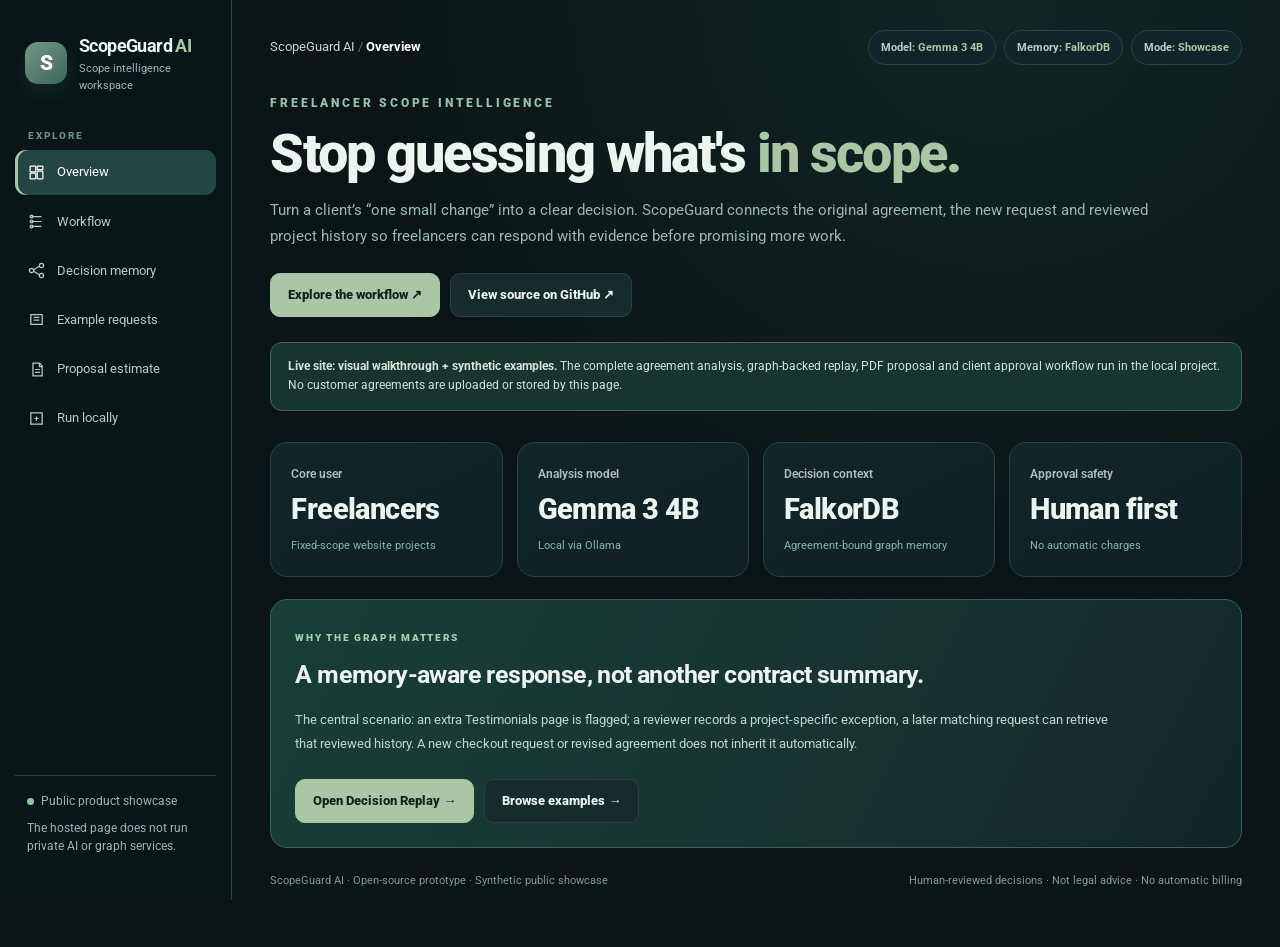
==== commit 8319b0b6: "feat: finalize ScopeGuard UI and README" ====
--- a/showcase/index.html
+++ b/showcase/index.html
@@ -4,7 +4,7 @@
 <head>
 <meta charset="utf-8"/>
 <meta content="width=device-width, initial-scale=1" name="viewport"/>
-<meta content="ScopeGuard AI helps freelance developers handle scope changes through agreement evidence, human-reviewed decisions, and FalkorDB memory." name="description"/>
+<meta content="ScopeGuard AI helps freelance developers handle scope changes through agreement evidence, human-reviewed decisions and FalkorDB memory." name="description"/>
 <meta content="#0b1416" name="theme-color"/>
 <title>ScopeGuard AI | Evidence before extra work</title>
 <link href="https://fonts.googleapis.com" rel="preconnect"/>
@@ -135,22 +135,22 @@
 
 
 
-<section class="page-view" data-view="overview" id="view-overview"><p class="page-eyebrow">Freelancer scope intelligence</p><h1>Stop guessing what's <em>in scope.</em></h1><p class="intro">Turn a client’s “one small change” into a clear decision. ScopeGuard connects the original agreement, the new request, and reviewed project history—so freelancers can respond with evidence before promising more work.</p><div class="intro-actions"><a class="btn btn-primary" href="#workflow">Explore the workflow ↗</a><a class="btn btn-outline" href="https://github.com/agcodes0315/Scopeguard-AI" rel="noopener noreferrer" target="_blank">View source on GitHub ↗</a></div><div class="trust-note"><strong>Live site: visual walkthrough + synthetic examples.</strong> The complete agreement analysis, graph-backed replay, PDF proposal, and client approval workflow run in the local project. No customer agreements are uploaded or stored by this page.</div><section aria-label="Product capabilities" class="stats">
+<section class="page-view" data-view="overview" id="view-overview"><p class="page-eyebrow">Freelancer scope intelligence</p><h1>Stop guessing what's <em>in scope.</em></h1><p class="intro">Turn a client’s “one small change” into a clear decision. ScopeGuard connects the original agreement, the new request and reviewed project history so freelancers can respond with evidence before promising more work.</p><div class="intro-actions"><a class="btn btn-primary" href="#workflow">Explore the workflow ↗</a><a class="btn btn-outline" href="https://github.com/agcodes0315/Scopeguard-AI" rel="noopener noreferrer" target="_blank">View source on GitHub ↗</a></div><div class="trust-note"><strong>Live site: visual walkthrough + synthetic examples.</strong> The complete agreement analysis, graph-backed replay, PDF proposal and client approval workflow run in the local project. No customer agreements are uploaded or stored by this page.</div><section aria-label="Product capabilities" class="stats">
 <article class="stat"><div class="stat-k">Core user</div><div class="stat-v">Freelancers</div><div class="stat-s">Fixed-scope website projects</div></article>
 <article class="stat"><div class="stat-k">Analysis model</div><div class="stat-v">Gemma 3 4B</div><div class="stat-s">Local via Ollama</div></article>
 <article class="stat"><div class="stat-k">Decision context</div><div class="stat-v">FalkorDB</div><div class="stat-s">Agreement-bound graph memory</div></article>
 <article class="stat"><div class="stat-k">Approval safety</div><div class="stat-v">Human first</div><div class="stat-s">No automatic charges</div></article>
-</section><section class="panel panel-accent"><span class="badge">Why the graph matters</span><h2 class="feature-heading">A memory-aware response, not another contract summary.</h2><p class="feature-body">The central scenario: an extra Testimonials page is flagged; a reviewer records a project-specific exception; a later matching request can retrieve that reviewed history. A new checkout request or revised agreement does not inherit it automatically.</p><div class="intro-actions"><a class="btn btn-primary" href="#decision-memory">Open Decision Replay →</a><a class="btn btn-outline" href="#example-requests">Browse examples →</a></div></section></section><section class="page-view" data-view="workflow" hidden="" id="view-workflow"><div class="view-header"><p class="page-eyebrow">Product journey</p><h1>Agreement-to-approval workflow</h1><p>The four-step workflow and illustrative case distribution.</p></div><section class="panel" id="workflow"><h2 class="section-title">From request to resolution</h2><p class="section-desc">Four steps, one evidence-backed workflow.</p><div class="workflow">
+</section><section class="panel panel-accent"><span class="badge">Why the graph matters</span><h2 class="feature-heading">A memory-aware response, not another contract summary.</h2><p class="feature-body">The central scenario: an extra Testimonials page is flagged; a reviewer records a project-specific exception, a later matching request can retrieve that reviewed history. A new checkout request or revised agreement does not inherit it automatically.</p><div class="intro-actions"><a class="btn btn-primary" href="#decision-memory">Open Decision Replay →</a><a class="btn btn-outline" href="#example-requests">Browse examples →</a></div></section></section><section class="page-view" data-view="workflow" hidden="" id="view-workflow"><div class="view-header"><p class="page-eyebrow">Product journey</p><h1>Agreement-to-approval workflow</h1><p>The four-step workflow and illustrative case distribution.</p></div><section class="panel" id="workflow"><h2 class="section-title">From request to resolution</h2><p class="section-desc">Four steps, one evidence-backed workflow.</p><div class="workflow">
 <div class="step"><span class="step-n">01</span><div><strong>Review the agreement</strong><p>Load the original scope and its revision limits.</p></div></div>
 <div class="step"><span class="step-n">02</span><div><strong>Analyze with Gemma</strong><p>Flag potential extras, included work, or uncertainty.</p></div></div>
 <div class="step"><span class="step-n">03</span><div><strong>Prepare client approval</strong><p>Freelancer chooses hours and rate; client reviews.</p></div></div>
 <div class="step"><span class="step-n">04</span><div><strong>Remember reviewed decisions</strong><p>FalkorDB retrieves relevant agreement-bound history.</p></div></div>
-</div></section><section class="panel" id="chart"><h2 class="section-title">Sample decision mix</h2><p class="section-desc">Four fictional requests for illustration—not measured accuracy.</p><div class="chart-area"><div aria-label="Four fictional requests: two potential extras, one needs review, one included" class="donut" role="img"><div class="donut-center"><strong>4</strong><span>sample requests</span></div></div><div class="legend"><div><span class="legend-label"><i class="swatch" style="background:var(--sage)"></i>Potential extra</span><b>2</b></div><div><span class="legend-label"><i class="swatch" style="background:var(--sea)"></i>Needs review</span><b>1</b></div><div><span class="legend-label"><i class="swatch" style="background:#668087"></i>Included</span><b>1</b></div></div></div><p class="sample-tag">Illustrative categories only. Real classifications need agreement evidence and human review.</p></section></section><section class="page-view" data-view="decision-memory" hidden="" id="view-decision-memory"><div class="view-header"><p class="page-eyebrow">Graph intelligence</p><h1>Decision replay</h1><p>See how relationship-bound decisions can change what the agent recommends next.</p></div><section class="panel panel-accent" id="decision-memory"><span class="badge">The differentiator · Decision replay</span><h2 class="feature-heading">One request. Its full promise history.</h2><p class="feature-body">A Testimonials page may be outside a five-page agreement today. But if the freelancer later records a reviewed, agreement-specific exception, ScopeGuard can retrieve that history for a matching request. An unrelated checkout request or a changed agreement must not inherit that exception automatically.</p><div class="evidence-line"><strong>Graph evidence path:</strong> Project → Active agreement → Relevant clause → Client request → Human-reviewed exception. Previous approval remains subject to verification.</div></section><div class="screen-note"><strong>Important:</strong> This is a visual walkthrough. Graph evidence shown here is schematic. For live Cypher queries, agreement-version replay and human-reviewed decisions, run the local Atlas Decision Desk from the repository.</div><section class="panel"><h2 class="section-title">How the graph changes guidance</h2><p class="section-desc">Illustrative decision sequence—not a live database query.</p><div class="workflow"><div class="step"><span class="step-n">01</span><div><strong>No matching reviewed decision</strong><p>Testimonials page → review agreement evidence; possible extra work.</p></div></div><div class="step"><span class="step-n">02</span><div><strong>Matching reviewed exception found</strong><p>Same request under the same agreement version → surface exception conditions, require human verification.</p></div></div><div class="step"><span class="step-n">03</span><div><strong>Different request or version</strong><p>Online checkout or an updated agreement → do not reuse the old exception; reassess.</p></div></div></div></section></section><section class="page-view" data-view="example-requests" hidden="" id="view-example-requests"><div class="view-header"><p class="page-eyebrow">Scope triage</p><h1>Client request examples</h1><p>Synthetic examples only—not live inference or customer records.</p></div><section class="panel" id="example-requests"><h2 class="section-title">Example client requests</h2><p class="section-desc">Fictional scope cases that show the problem in plain language.</p><div class="table-wrap"><table class="request-table"><thead><tr><th>Client asks for</th><th>Example outcome</th><th>Next step</th></tr></thead><tbody>
+</div></section><section class="panel" id="chart"><h2 class="section-title">Sample decision mix</h2><p class="section-desc">Four fictional requests for illustration not measured accuracy.</p><div class="chart-area"><div aria-label="Four fictional requests: two potential extras, one needs review, one included" class="donut" role="img"><div class="donut-center"><strong>4</strong><span>sample requests</span></div></div><div class="legend"><div><span class="legend-label"><i class="swatch" style="background:var(--sage)"></i>Potential extra</span><b>2</b></div><div><span class="legend-label"><i class="swatch" style="background:var(--sea)"></i>Needs review</span><b>1</b></div><div><span class="legend-label"><i class="swatch" style="background:#668087"></i>Included</span><b>1</b></div></div></div><p class="sample-tag">Illustrative categories only. Real classifications need agreement evidence and human review.</p></section></section><section class="page-view" data-view="decision-memory" hidden="" id="view-decision-memory"><div class="view-header"><p class="page-eyebrow">Graph intelligence</p><h1>Decision replay</h1><p>See how relationship-bound decisions can change what the agent recommends next.</p></div><section class="panel panel-accent" id="decision-memory"><span class="badge">The differentiator · Decision replay</span><h2 class="feature-heading">One request. Its full promise history.</h2><p class="feature-body">A Testimonials page may be outside a five-page agreement today. But if the freelancer later records a reviewed, agreement-specific exception, ScopeGuard can retrieve that history for a matching request. An unrelated checkout request or a changed agreement must not inherit that exception automatically.</p><div class="evidence-line"><strong>Graph evidence path:</strong> Project → Active agreement → Relevant clause → Client request → Human-reviewed exception. Previous approval remains subject to verification.</div></section><div class="screen-note"><strong>Important:</strong> This is a visual walkthrough. Graph evidence shown here is schematic. For live Cypher queries, agreement-version replay and human-reviewed decisions, run the local Atlas Decision Desk from the repository.</div><section class="panel"><h2 class="section-title">How the graph changes guidance</h2><p class="section-desc">Illustrative decision sequence not a live database query.</p><div class="workflow"><div class="step"><span class="step-n">01</span><div><strong>No matching reviewed decision</strong><p>Testimonials page → review agreement evidence; possible extra work.</p></div></div><div class="step"><span class="step-n">02</span><div><strong>Matching reviewed exception found</strong><p>Same request under the same agreement version → surface exception conditions, require human verification.</p></div></div><div class="step"><span class="step-n">03</span><div><strong>Different request or version</strong><p>Online checkout or an updated agreement → do not reuse the old exception; reassess.</p></div></div></div></section></section><section class="page-view" data-view="example-requests" hidden="" id="view-example-requests"><div class="view-header"><p class="page-eyebrow">Scope triage</p><h1>Client request examples</h1><p>Synthetic examples only not live inference or customer records.</p></div><section class="panel" id="example-requests"><h2 class="section-title">Example client requests</h2><p class="section-desc">Fictional scope cases that show the problem in plain language.</p><div class="table-wrap"><table class="request-table"><thead><tr><th>Client asks for</th><th>Example outcome</th><th>Next step</th></tr></thead><tbody>
 <tr><td>Sixth Testimonials page</td><td><span class="status extra">Potential extra</span></td><td>Review / estimate</td></tr>
 <tr><td>Third revision round</td><td><span class="status extra">Potential extra</span></td><td>Review / estimate</td></tr>
 <tr><td>Ambiguous design polish</td><td><span class="status review">Needs review</span></td><td>Clarify scope</td></tr>
 <tr><td>Existing agreed Contact page</td><td><span class="status included">Included</span></td><td>Work to agreement</td></tr>
-</tbody></table></div><p class="sample-tag">Rows are written examples, not actual live Gemma responses.</p></section></section><section class="page-view" data-view="proposal" hidden="" id="view-proposal"><div class="view-header"><p class="page-eyebrow">Human-controlled pricing</p><h1>Proposal estimate</h1><p>Model a hypothetical change estimate. No approval or billing happens here.</p></div><section class="panel" id="proposal"><h2 class="section-title">Illustrative change estimate</h2><p class="section-desc">Human-controlled pricing. This calculator does not create or send a proposal.</p><div class="calculator"><div class="field"><label for="hours">Extra hours</label><input id="hours" inputmode="decimal" max="1000" min="0" step="0.5" type="number" value="4"/></div><div class="field"><label for="rate">Rate · INR/hour</label><input id="rate" inputmode="decimal" max="1000000" min="0" step="1" type="number" value="1000"/></div></div><div style="color:var(--muted);font-size:12px">Example proposal total</div><output aria-live="polite" class="calc-total" id="total">₹4,000</output><p class="calc-error" id="calc-error" role="status"></p><p class="sample-tag">Actual approval links and PDFs are available in the local application; this is an illustrative estimate.</p></section></section><section class="page-view" data-view="get-started" hidden="" id="view-get-started"><div class="view-header"><p class="page-eyebrow">Developer setup</p><h1>Run the full application</h1><p>The actual model, graph, and approval system run locally.</p></div><section class="cta" id="get-started"><div><h2>Explore the real implementation</h2><p>Run ScopeGuard locally with FastAPI, Ollama/Gemma and FalkorDB. The GitHub README provides setup steps, tests and safety limitations.</p></div><a class="btn btn-primary" href="https://github.com/agcodes0315/Scopeguard-AI#readme" rel="noopener noreferrer" target="_blank">Open setup guide ↗</a></section><div class="screen-note"><strong>Local project routes:</strong> Start the app using <code>start.ps1</code> and use the port printed in the terminal. Open <code>/atlas.html</code> for the graph-backed Decision Desk, <code>/graph.html</code> for graph context, and <code>/</code> for the approval workflow. These localhost paths are not hosted on this public static site.</div></section><footer class="footer"><span>ScopeGuard AI · Open-source prototype · Synthetic public showcase</span><span>Human-reviewed decisions · Not legal advice · No automatic billing</span></footer></main>
+</tbody></table></div><p class="sample-tag">Rows are written examples, not actual live Gemma responses.</p></section></section><section class="page-view" data-view="proposal" hidden="" id="view-proposal"><div class="view-header"><p class="page-eyebrow">Human-controlled pricing</p><h1>Proposal estimate</h1><p>Model a hypothetical change estimate. No approval or billing happens here.</p></div><section class="panel" id="proposal"><h2 class="section-title">Illustrative change estimate</h2><p class="section-desc">Human-controlled pricing. This calculator does not create or send a proposal.</p><div class="calculator"><div class="field"><label for="hours">Extra hours</label><input id="hours" inputmode="decimal" max="1000" min="0" step="0.5" type="number" value="4"/></div><div class="field"><label for="rate">Rate · INR/hour</label><input id="rate" inputmode="decimal" max="1000000" min="0" step="1" type="number" value="1000"/></div></div><div style="color:var(--muted);font-size:12px">Example proposal total</div><output aria-live="polite" class="calc-total" id="total">₹4,000</output><p class="calc-error" id="calc-error" role="status"></p><p class="sample-tag">Actual approval links and PDFs are available in the local application; this is an illustrative estimate.</p></section></section><section class="page-view" data-view="get-started" hidden="" id="view-get-started"><div class="view-header"><p class="page-eyebrow">Developer setup</p><h1>Run the full application</h1><p>The actual model, graph and approval system run locally.</p></div><section class="cta" id="get-started"><div><h2>Explore the real implementation</h2><p>Run ScopeGuard locally with FastAPI, Ollama/Gemma and FalkorDB. The GitHub README provides setup steps, tests and safety limitations.</p></div><a class="btn btn-primary" href="https://github.com/agcodes0315/Scopeguard-AI#readme" rel="noopener noreferrer" target="_blank">Open setup guide ↗</a></section><div class="screen-note"><strong>Local project routes:</strong> Start the app using <code>start.ps1</code> and use the port printed in the terminal. Open <code>/atlas.html</code> for the graph-backed Decision Desk, <code>/graph.html</code> for graph context, and <code>/</code> for the approval workflow. These localhost paths are not hosted on this public static site.</div></section><footer class="footer"><span>ScopeGuard AI · Open-source prototype · Synthetic public showcase</span><span>Human-reviewed decisions · Not legal advice · No automatic billing</span></footer></main>
 </div>
 <script>
   (() => {
@@ -163,7 +163,7 @@
     function recalc(){
       const h = Number(hours.value), r = Number(rate.value);
       if(hours.value.trim()==='' || rate.value.trim()==='' || !Number.isFinite(h) || !Number.isFinite(r) || h < 0 || r < 0 || h > 1000 || r > 1000000){
-        total.textContent='—'; error.textContent='Enter valid non-negative hours and rate.'; return;
+        total.textContent=':'; error.textContent='Enter valid non-negative hours and rate.'; return;
       }
       total.textContent=format.format(h*r);error.textContent='';
     }
